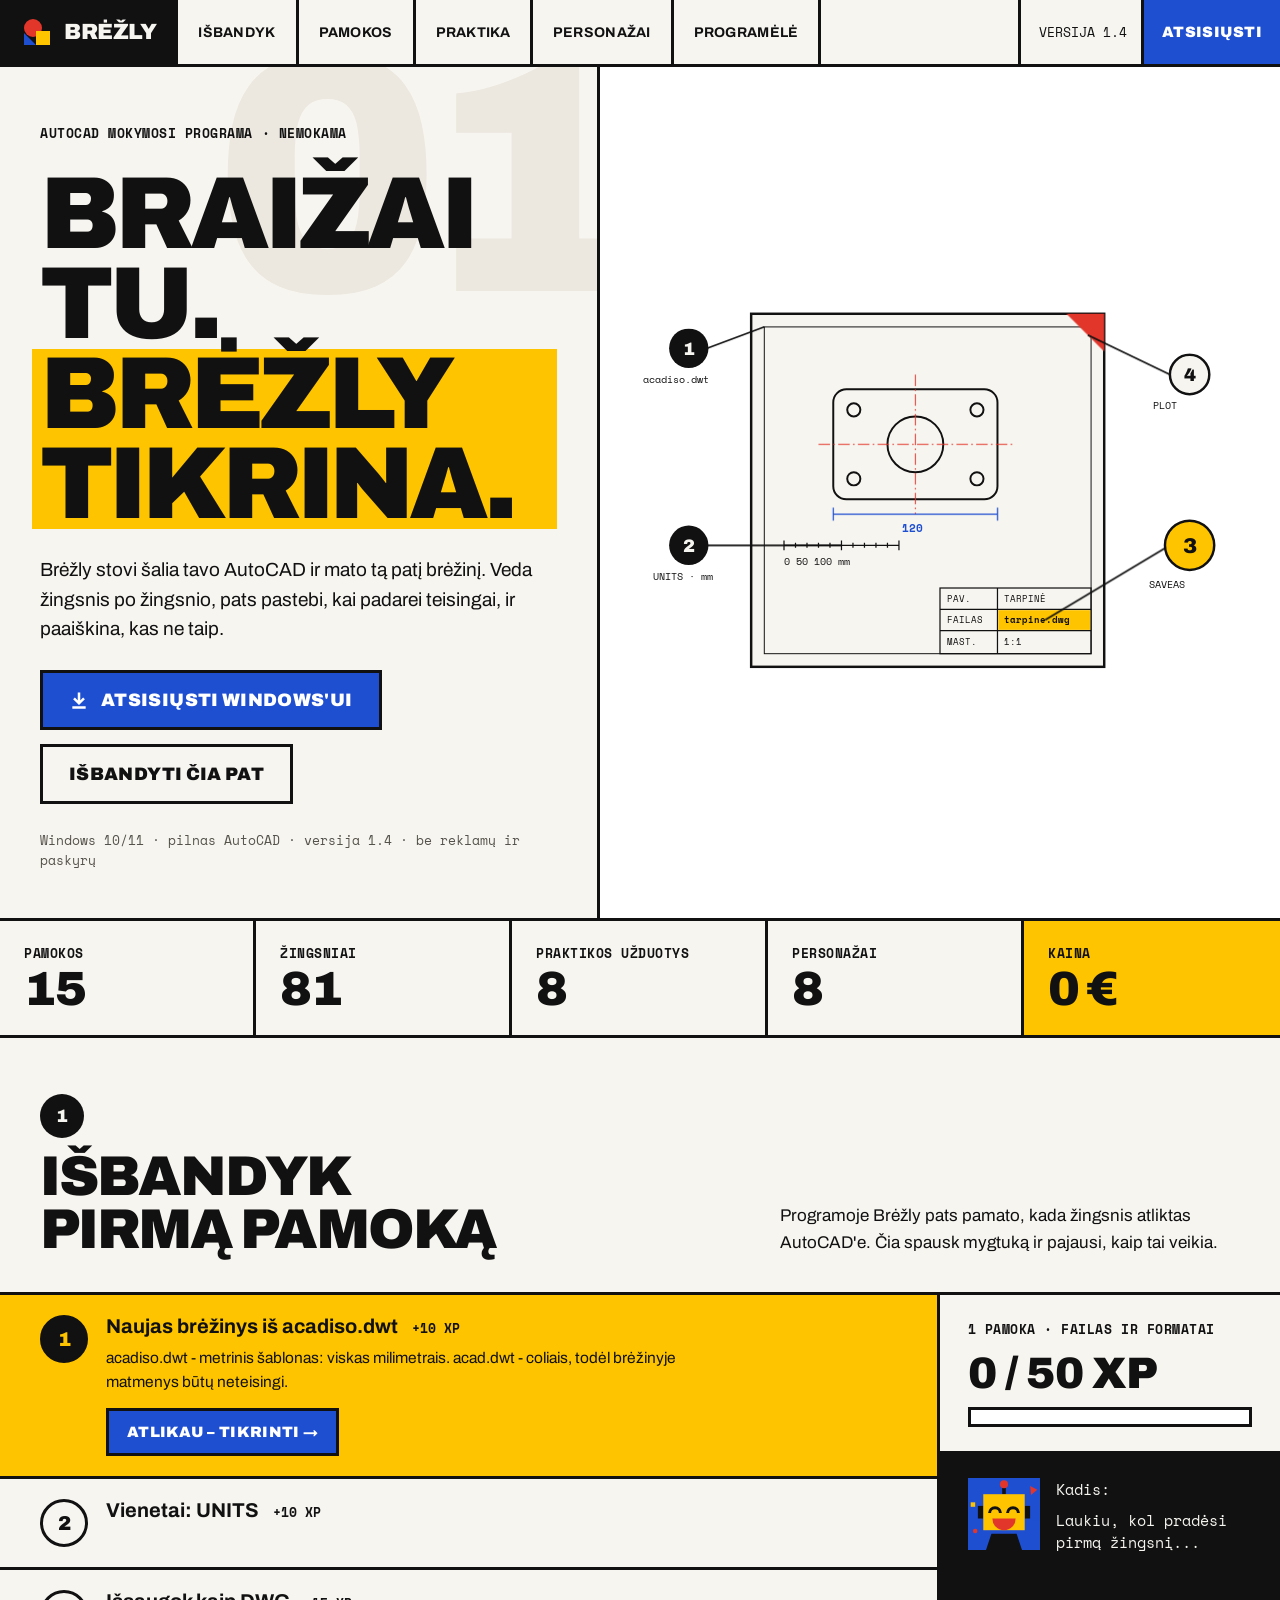
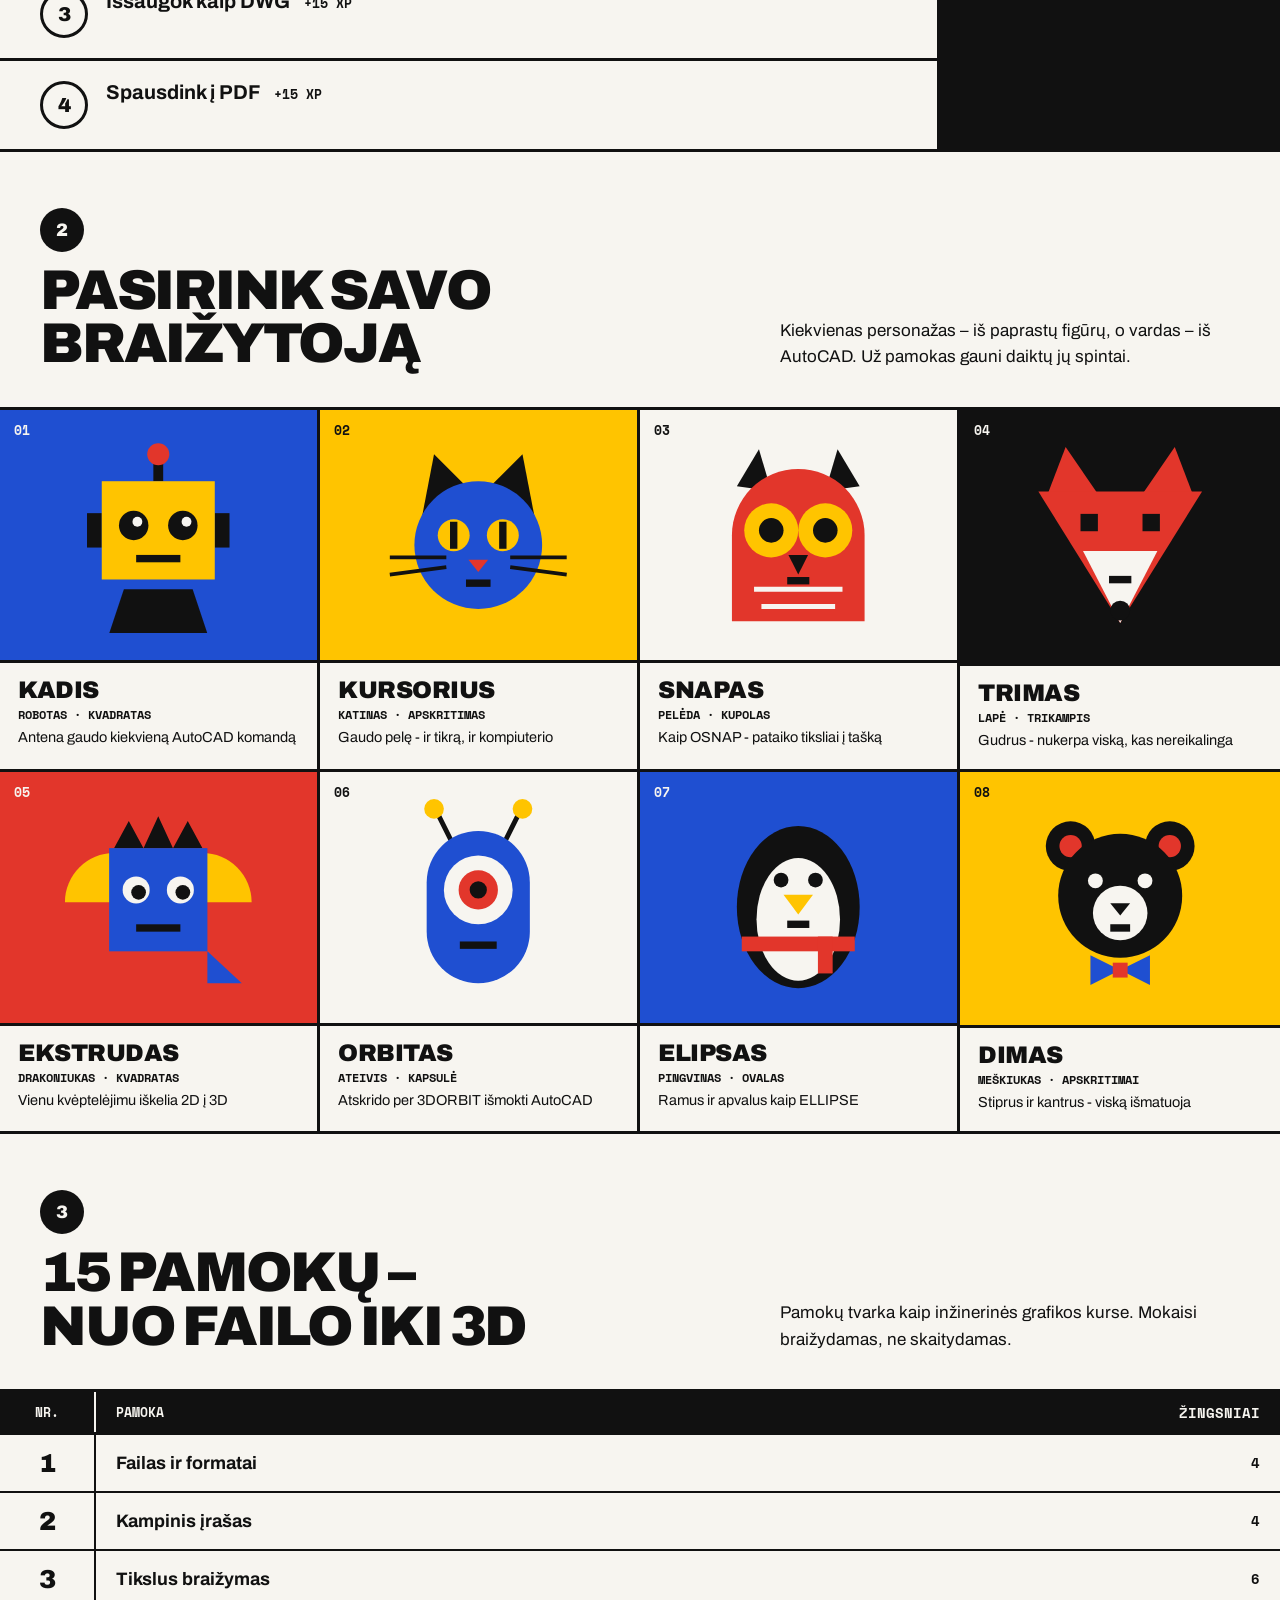
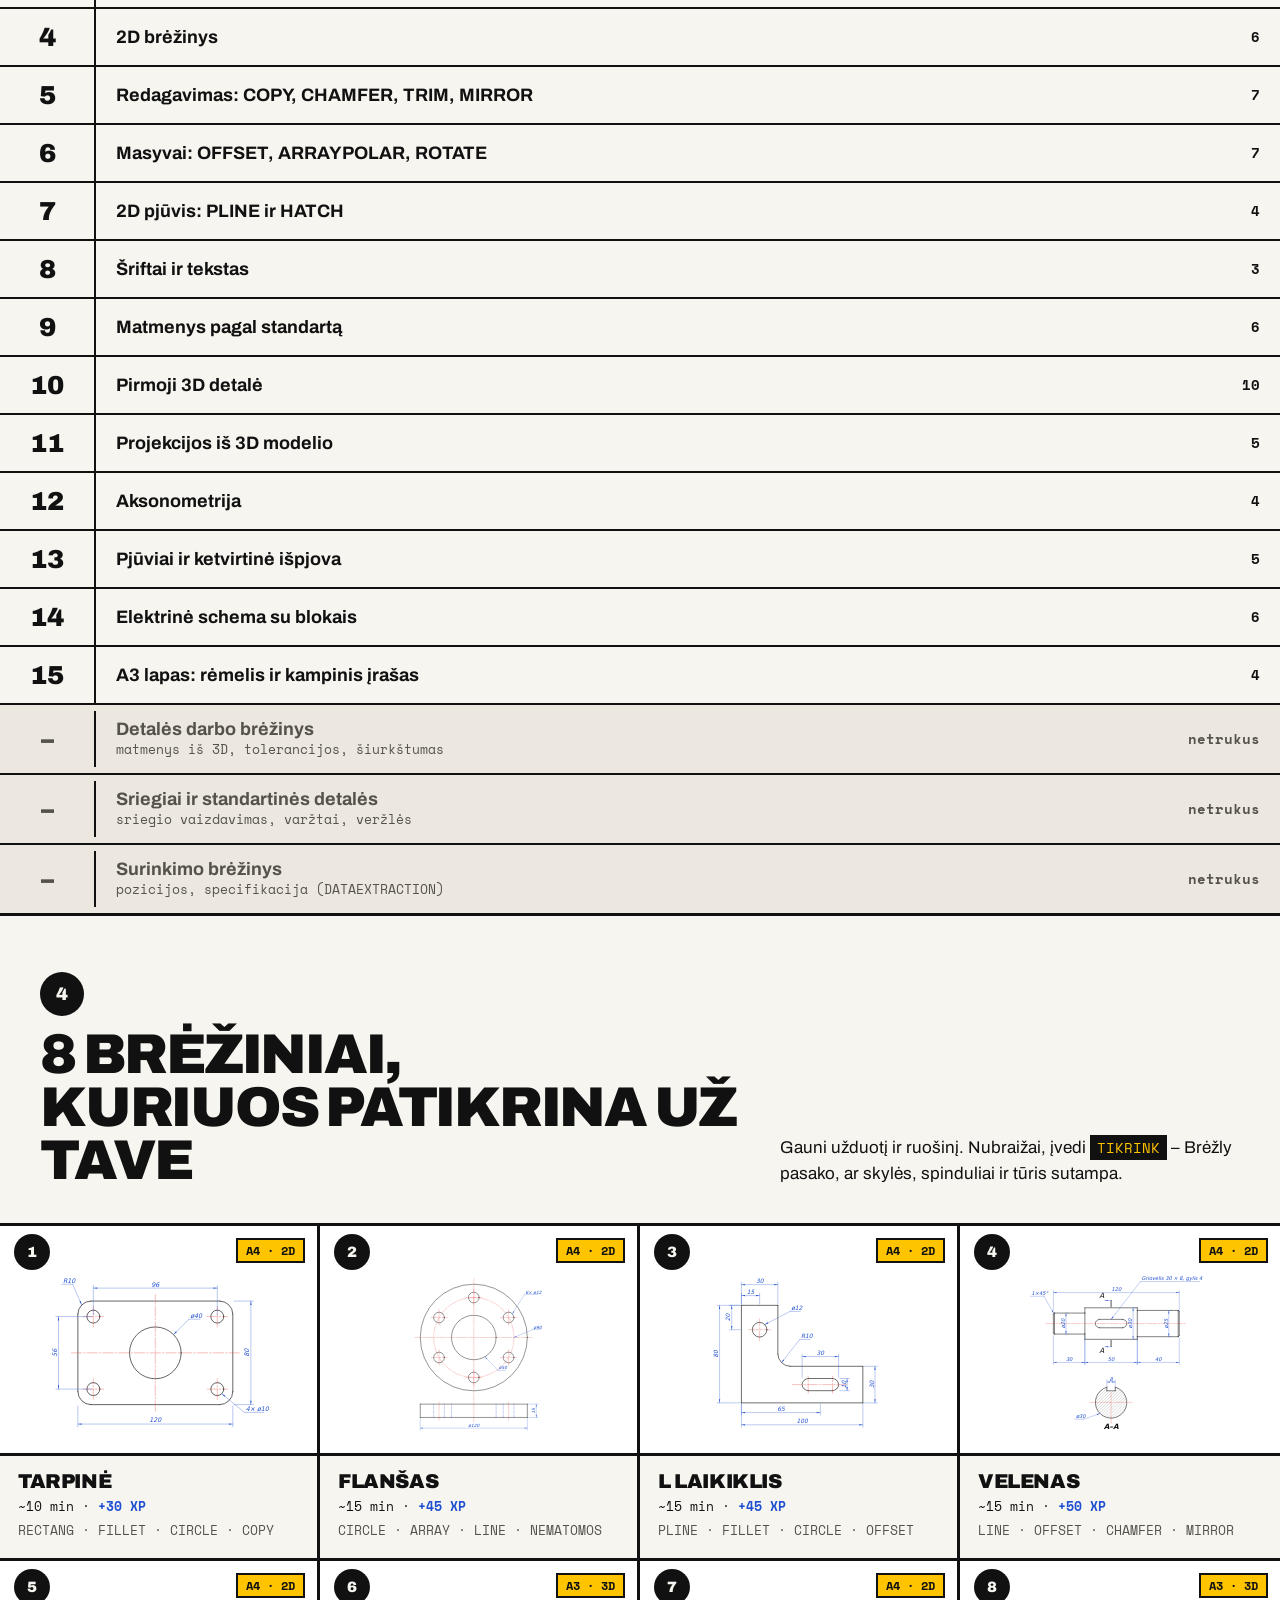
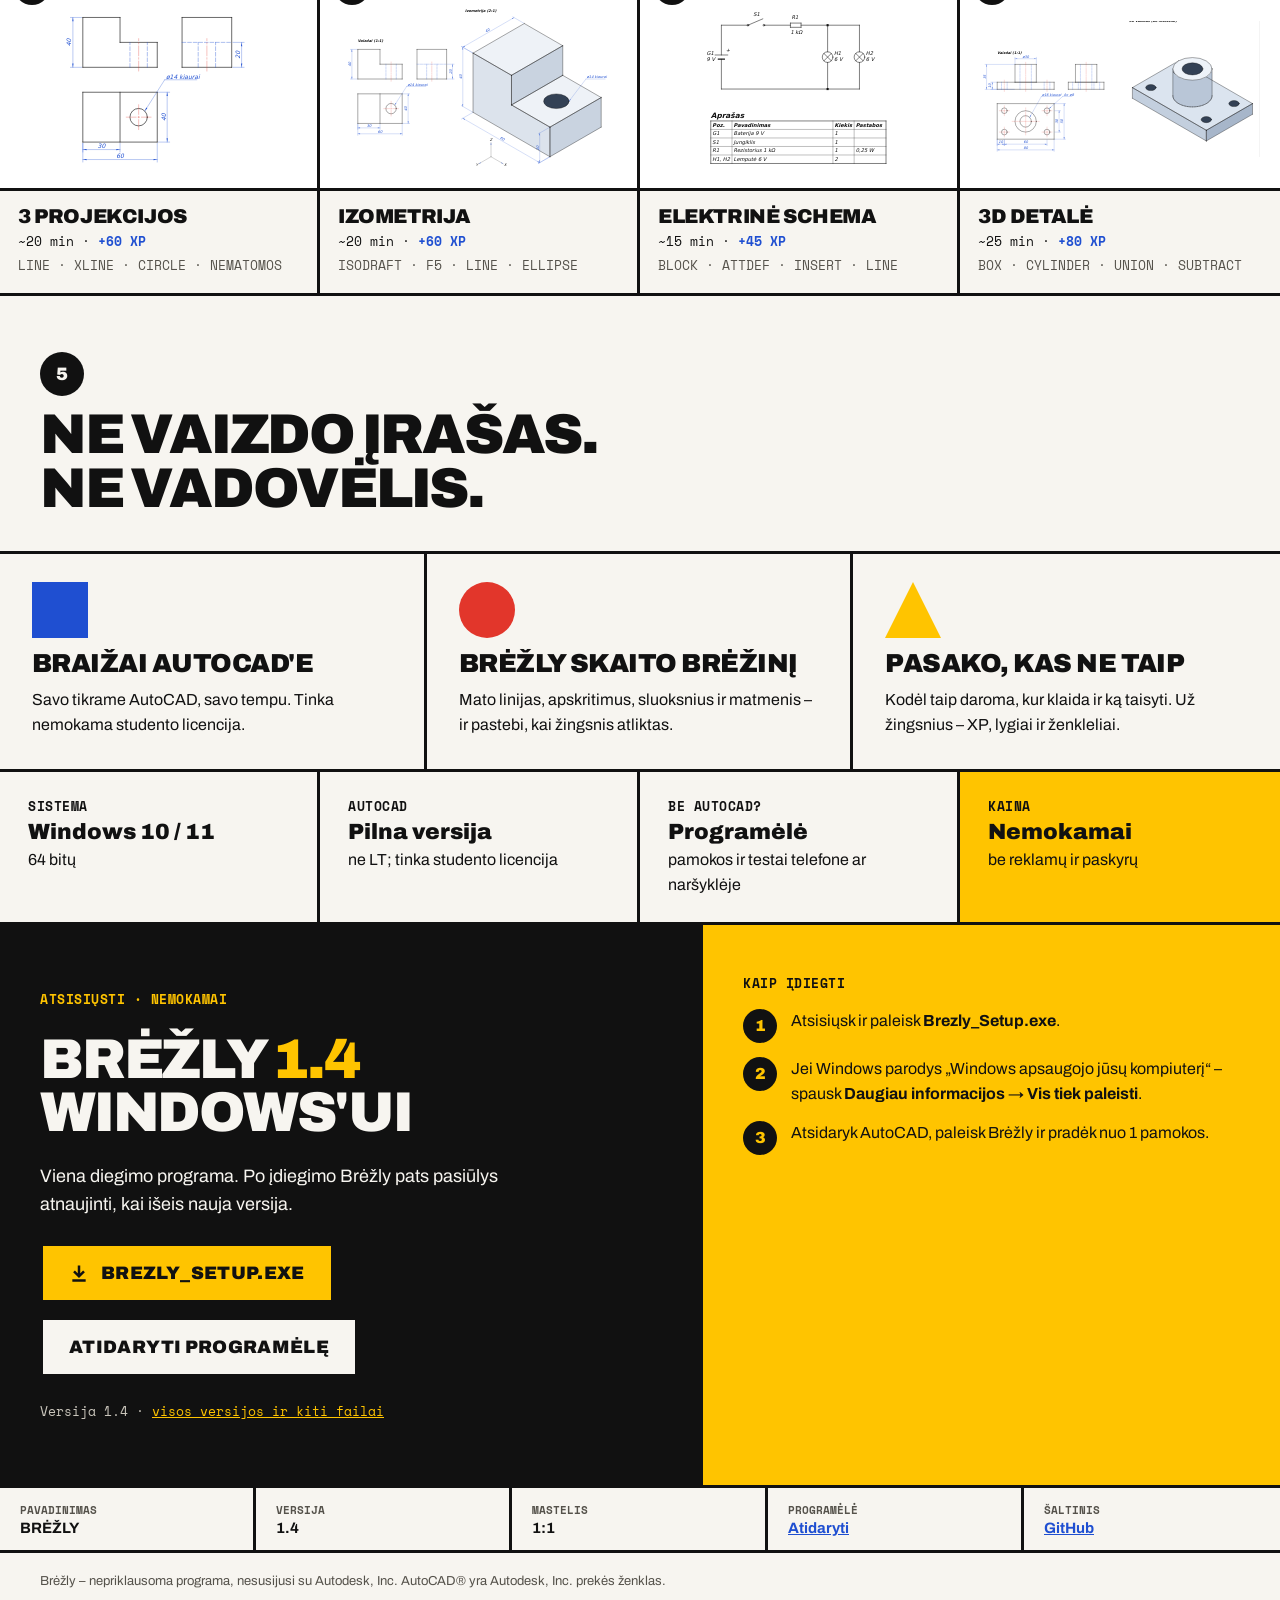
==== index.html @ 68339e03 "Svetainė ir programėlė iš e46121a9841b873ed4bfeea46cfd6846d0ae6dcd e46121a9841b873ed4bfeea46cfd6846d" ====
<!doctype html>
<html lang="lt">
<head>
<meta charset="utf-8">
<meta name="viewport" content="width=device-width,initial-scale=1">
<title>Brėžly - nemokama AutoCAD mokymosi programa</title>
<meta name="description" content="Brėžly - nemokama AutoCAD mokymosi programa inžinerijos studentams. Veda žingsnis po žingsnio ir pati tikrina tavo brėžinį.">
<meta name="theme-color" content="#111111">
<link rel="icon" href="icon-192.png">
<link rel="stylesheet" href="sriftai/sriftai.css">
<style>
:root{
  --popierius:#f7f5f0; --balta:#ffffff; --juoda:#111111; --pilka:#55524b; --blyski:#ece8df;
  --raudona:#e2362b; --melyna:#1f4fd1; --geltona:#ffc400; --melyna-sv:#3b66e6;
  --l:3px solid var(--juoda);
  --font:"Archivo","Segoe UI",system-ui,Arial,sans-serif;
  --mono:"Space Mono","IBM Plex Mono",Consolas,monospace;
}
*{box-sizing:border-box}
html{scroll-behavior:smooth}
body{margin:0;background:var(--popierius);color:var(--juoda);font:16px/1.55 var(--font)}
h1,h2,h3,p{margin:0}
a{color:var(--melyna)}a:hover{color:var(--juoda)}
:focus-visible{outline:3px solid var(--melyna);outline-offset:2px}
code{font:14px var(--mono);background:var(--juoda);color:var(--geltona);padding:2px 7px}
.plotis{max-width:1280px;margin:0 auto}
.mono{font-family:var(--mono)}
.zyme{font:700 13px var(--mono);letter-spacing:.04em;text-transform:uppercase}
h2{font:900 clamp(34px,5vw,56px)/.95 var(--font);letter-spacing:-.04em;text-transform:uppercase}
section{border-bottom:var(--l);scroll-margin-top:64px}

/* mygtukai */
.mygt{display:inline-flex;align-items:center;justify-content:center;gap:12px;min-height:60px;padding:0 26px;background:var(--melyna);color:#fff;border:var(--l);font:900 18px var(--font);letter-spacing:.02em;text-transform:uppercase;text-decoration:none;cursor:pointer;transition:transform .12s,box-shadow .12s}
.mygt:hover{color:#fff;transform:translate(-3px,-3px);box-shadow:6px 6px 0 var(--juoda)}
.mygt.geltonas{background:var(--geltona);color:var(--juoda)}
.mygt.baltas{background:var(--popierius);color:var(--juoda)}
.mygt.mazas{min-height:48px;font-size:15px;padding:0 18px}
.mygt svg{width:20px;height:20px}

/* viršus */
.virsus{position:sticky;top:0;z-index:10;display:flex;flex-wrap:wrap;align-items:stretch;background:var(--popierius);border-bottom:var(--l)}
.logo{display:flex;align-items:center;gap:12px;padding:0 22px;min-height:64px;background:var(--juoda);color:var(--popierius);text-decoration:none;font:900 22px var(--font);letter-spacing:-.02em}
.logo:hover{color:var(--popierius)}
.virsus nav{display:flex;flex-wrap:wrap}
.virsus nav a{display:flex;align-items:center;padding:0 20px;min-height:64px;border-right:var(--l);color:var(--juoda);text-decoration:none;font:700 14px var(--font);text-transform:uppercase;letter-spacing:.02em}
.virsus nav a:hover{background:var(--geltona)}
.tarpas{flex:1}
.virsus .desine{display:flex;align-items:center;gap:14px;padding:0 0 0 18px;border-left:var(--l)}
.virsus .desine .mono{font-size:13px}
.virsus .mygt{min-height:64px;border:0;border-left:var(--l)}
.virsus .mygt:hover{transform:none;box-shadow:none;background:var(--melyna-sv)}

/* hero */
.hero{display:flex;flex-wrap:wrap}
.hero-tekstas{flex:1 1 480px;min-width:0;padding:56px 40px 48px;overflow:hidden;display:flex;flex-direction:column;gap:26px;border-right:var(--l);position:relative;overflow:hidden}
.fono-nr{position:absolute;right:-30px;top:-60px;font:900 340px/1 var(--font);color:var(--blyski);letter-spacing:-.06em;pointer-events:none}
.hero-tekstas>*:not(.fono-nr){position:relative}
h1{font:900 clamp(54px,8vw,104px)/.88 var(--font);letter-spacing:-.05em;text-transform:uppercase}
h1 span{display:inline-block;background:var(--geltona);padding:0 .08em;margin-left:-.08em}
.hero-apras{font-size:19px;max-width:520px}
.veiksmai{display:flex;flex-wrap:wrap;gap:14px;align-items:center}
.failo-info{font:13px var(--mono);color:var(--pilka)}
.lapas{flex:1 1 560px;min-width:0;padding:28px;display:flex;align-items:center;justify-content:center;background:var(--balta)}
.lapas svg{width:100%;height:auto;max-width:700px}

/* animacijos */
.br{stroke-dasharray:1200;stroke-dashoffset:1200;animation:br 2s cubic-bezier(.6,.1,.3,1) forwards}
.b2{animation-delay:.5s}.b3{animation-delay:.9s}
.at{opacity:0;animation:at .4s ease forwards;transform-box:fill-box;transform-origin:center}
.a1{animation-delay:1.8s}.a2{animation-delay:2.2s}.a3{animation-delay:2.6s}.a4{animation-delay:3s}.a5{animation-delay:3.4s}
@keyframes br{to{stroke-dashoffset:0}}
@keyframes at{from{opacity:0;transform:scale(.6)}to{opacity:1;transform:none}}
@media (prefers-reduced-motion:reduce){.br,.at{animation:none!important;opacity:1!important;stroke-dashoffset:0!important}}

/* skaičiai */
.skaiciai{display:grid;grid-template-columns:repeat(auto-fit,minmax(180px,1fr))}
.skaiciai div{padding:22px 24px;border-right:var(--l);display:flex;flex-direction:column;gap:2px}
.skaiciai div:last-child{border-right:0;background:var(--geltona)}
.skaiciai b{font:900 48px/1 var(--font);letter-spacing:-.03em}

/* sekcijų antraštės */
.antraste{display:flex;flex-wrap:wrap;align-items:flex-end;gap:18px 40px;padding:56px 40px 36px}
.antraste .kaire{display:flex;flex-direction:column;gap:12px;flex:1 1 420px}
.antraste p{max-width:460px;font-size:17px}
.nr-zyme{display:inline-flex;align-items:center;justify-content:center;width:44px;height:44px;border-radius:50%;background:var(--juoda);color:var(--popierius);font:900 18px var(--font)}

/* mini pamoka */
.pamoka{display:flex;flex-wrap:wrap;border-top:var(--l)}
.zingsniai{flex:999 1 560px;min-width:0;list-style:none;margin:0;padding:0;border-right:var(--l)}
.zingsnis{display:flex;gap:18px;align-items:flex-start;padding:20px 40px;border-bottom:var(--l)}
.zingsnis:last-child{border-bottom:0}
.zingsnis .nr{flex-shrink:0;width:48px;height:48px;border-radius:50%;border:var(--l);background:var(--popierius);display:flex;align-items:center;justify-content:center;font:900 20px var(--font)}
.zingsnis.atlikta .nr{background:var(--juoda);color:var(--popierius)}
.zingsnis.dabar{background:var(--geltona)}
.zingsnis.dabar .nr{background:var(--juoda);color:var(--geltona)}
.zingsnis .turinys{flex:1;min-width:0;display:flex;flex-direction:column;gap:8px}
.zingsnis .pav{display:flex;flex-wrap:wrap;gap:6px 14px;align-items:baseline;font:800 20px var(--font)}
.zingsnis .pav span{font:700 13px var(--mono)}
.zingsnis.atlikta .pav b{text-decoration:line-through;text-decoration-thickness:2px}
.zingsnis p{display:none;font-size:15.5px;max-width:620px}
.zingsnis.dabar p,.zingsnis.atlikta p{display:block}
.zingsnis.atlikta p{color:var(--pilka)}
.zingsnis button{display:none;align-self:flex-start;margin-top:6px}
.zingsnis.dabar button{display:inline-flex}
.pamoka-sonas{flex:1 1 340px;min-width:0;display:flex;flex-direction:column}
.xp{padding:24px 28px;border-bottom:var(--l);display:flex;flex-direction:column;gap:12px}
.xp b{font:900 44px/1 var(--font)}
.juosta{height:20px;border:var(--l);background:var(--balta)}
.juosta div{height:100%;width:0;background:var(--melyna);transition:width .4s}
.konsole{flex:1;padding:24px 28px;display:flex;gap:16px;align-items:flex-start;background:var(--juoda);color:var(--popierius)}
.konsole .tekstas{display:flex;flex-direction:column;gap:8px;font:15px/1.5 var(--mono)}
.konsole .ok{color:var(--geltona)}
.baigta{display:none;flex-direction:column;gap:12px;align-items:flex-start;margin-top:6px}
.konsole.pabaiga .baigta{display:flex}
.baigta span{background:var(--geltona);color:var(--juoda);padding:6px 12px;font:900 15px var(--font)}
.robis{flex-shrink:0;width:72px;height:72px;background:var(--melyna)}
.robis svg{width:100%;height:100%;display:block}

/* personažai */
.personazai{display:grid;grid-template-columns:repeat(4,minmax(0,1fr));border-top:var(--l)}
.pers{border-right:var(--l);border-bottom:var(--l);display:flex;flex-direction:column}
.pers:nth-child(4n){border-right:0}
.pers:nth-last-child(-n+4){border-bottom:0}
.pers .vaizdas{aspect-ratio:1.25/1;display:flex;align-items:center;justify-content:center;border-bottom:var(--l);position:relative}
.pers .vaizdas svg{width:62%;height:auto}
.pers .vaizdas i{position:absolute;left:14px;top:10px;font:700 13px var(--mono);font-style:normal}
.pers .apie{padding:14px 18px 18px;display:flex;flex-direction:column;gap:3px}
.pers .apie b{font:900 24px var(--font);text-transform:uppercase;letter-spacing:-.02em}
.pers .apie span{font:700 12px var(--mono);text-transform:uppercase}
.pers .apie small{font-size:14.5px}

/* pamokų lentelė */
.lentele{border-top:var(--l)}
.eil{display:grid;grid-template-columns:96px minmax(0,1fr) 150px;align-items:center;border-bottom:2px solid var(--juoda)}
.eil:last-child{border-bottom:0}
.eil>*{padding:14px 20px}
.eil .nr{font:900 26px var(--font);border-right:2px solid var(--juoda);text-align:center}
.eil .pv{font:700 18px var(--font)}
.eil .sk{font:700 14px var(--mono);text-align:right}
.eil.galva{background:var(--juoda);color:var(--popierius);font:700 13px var(--mono);text-transform:uppercase}
.eil.galva>*{padding:10px 20px}
.eil.galva .nr{font:inherit;border-color:var(--popierius)}
.eil:not(.galva):not(.ateit):hover{background:var(--geltona)}
.eil.ateit{color:var(--pilka);background:var(--blyski)}
.eil.ateit .nr{color:var(--pilka)}
.eil.ateit .pv span{display:block;font:400 13px var(--mono)}

/* praktika */
.plyteles{display:grid;grid-template-columns:repeat(4,minmax(0,1fr));border-top:var(--l)}
.plytele{border-right:var(--l);border-bottom:var(--l);display:flex;flex-direction:column;background:var(--balta)}
.plytele:nth-child(4n){border-right:0}
.plytele:nth-last-child(-n+4){border-bottom:0}
.plytele .vaizdas{height:230px;display:flex;align-items:center;justify-content:center;border-bottom:var(--l);position:relative;padding:44px 20px 16px}
.plytele .vaizdas img{max-width:100%;max-height:100%;display:block}
.plytele .didelis{position:absolute;left:14px;top:8px;width:36px;height:36px;border-radius:50%;background:var(--juoda);color:var(--popierius);display:flex;align-items:center;justify-content:center;font:900 15px var(--font)}
.plytele .fmt{position:absolute;right:12px;top:12px;background:var(--geltona);border:2px solid var(--juoda);padding:2px 8px;font:700 12px var(--mono)}
.plytele .apac{padding:14px 18px 18px;display:flex;flex-direction:column;gap:4px;background:var(--popierius);flex:1}
.plytele .apac b{font:900 20px var(--font);text-transform:uppercase;letter-spacing:-.02em}
.plytele .apac span{font:13px var(--mono)}
.plytele .apac span em{font-style:normal;font-weight:700;color:var(--melyna)}
.plytele .apac .kom{color:var(--pilka)}

/* kaip veikia */
.kaip{display:grid;grid-template-columns:repeat(3,minmax(0,1fr));border-top:var(--l)}
.kaip div{padding:28px 32px 32px;border-right:var(--l);display:flex;flex-direction:column;gap:12px}
.kaip div:last-child{border-right:0}
.kaip .fig{width:56px;height:56px}
.kaip b{font:900 26px/1 var(--font);text-transform:uppercase;letter-spacing:-.02em}

/* ko reikia */
.reikia{display:grid;grid-template-columns:repeat(4,minmax(0,1fr))}
.reikia div{padding:24px 28px;border-right:var(--l);display:flex;flex-direction:column;gap:4px}
.reikia div:last-child{border-right:0;background:var(--geltona)}
.reikia b{font:900 22px var(--font)}

/* atsisiuntimas */
.atsisiusti{display:flex;flex-wrap:wrap;background:var(--juoda);color:var(--popierius)}
.atsisiusti .kaire{flex:1 1 520px;padding:64px 40px;display:flex;flex-direction:column;gap:24px}
.atsisiusti h2 span{color:var(--geltona)}
.atsisiusti .failo-info{color:#c9c5bb}
.diegimas{flex:1 1 400px;padding:48px 40px;background:var(--geltona);color:var(--juoda);border-left:var(--l);display:flex;flex-direction:column;gap:16px}
.diegimas ol{margin:0;padding:0;list-style:none;display:flex;flex-direction:column;gap:14px;counter-reset:d}
.diegimas li{counter-increment:d;display:flex;gap:14px;align-items:flex-start;font-size:16px}
.diegimas li::before{content:counter(d);flex-shrink:0;width:34px;height:34px;border-radius:50%;background:var(--juoda);color:var(--geltona);display:flex;align-items:center;justify-content:center;font:900 16px var(--font)}

/* apačia */
footer{background:var(--popierius)}
.irasas{display:grid;grid-template-columns:repeat(auto-fit,minmax(170px,1fr));border-bottom:var(--l)}
.irasas div{padding:14px 20px;border-right:var(--l);display:flex;flex-direction:column;gap:2px}
.irasas div:last-child{border-right:0}
.irasas small{font:700 11px var(--mono);text-transform:uppercase;color:var(--pilka)}
.irasas span,.irasas a{font:700 15px var(--font)}
.teises{padding:18px 40px 32px;font-size:13px;color:var(--pilka)}

@media (max-width:1000px){
  .personazai,.plyteles{grid-template-columns:repeat(2,minmax(0,1fr))}
  .pers:nth-child(4n),.plytele:nth-child(4n){border-right:var(--l)}
  .pers:nth-child(2n),.plytele:nth-child(2n){border-right:0}
  .pers:nth-last-child(-n+4),.plytele:nth-last-child(-n+4){border-bottom:var(--l)}
  .pers:nth-last-child(-n+2),.plytele:nth-last-child(-n+2){border-bottom:0}
  .reikia{grid-template-columns:repeat(2,minmax(0,1fr))}
  .reikia div:nth-child(2){border-right:0}
  .reikia div:nth-child(-n+2){border-bottom:var(--l)}
}
@media (max-width:760px){
  .virsus nav,.virsus .desine .mono{display:none}
  .virsus .desine{border-left:0;padding:0}
  .hero-tekstas{border-right:0;border-bottom:var(--l);padding:36px 20px}
  .lapas{padding:12px}
  .antraste{padding:40px 20px 24px}
  .zingsnis{padding:18px 20px}
  .zingsniai{border-right:0;border-bottom:var(--l)}
  .kaip{grid-template-columns:1fr}
  .kaip div{border-right:0;border-bottom:var(--l)}
  .kaip div:last-child{border-bottom:0}
  .eil{grid-template-columns:52px minmax(0,1fr) 92px}
  .eil.galva{font-size:11px}
  .eil.galva>*{padding:10px 8px}
  .eil>*{padding:12px 10px}
  .atsisiusti .kaire,.diegimas{padding:40px 20px}
  .diegimas{border-left:0;border-top:var(--l)}
  .teises{padding:18px 20px 28px}
}
@media (max-width:520px){
  .personazai,.plyteles,.reikia{grid-template-columns:1fr}
  .pers,.plytele,.reikia div{border-right:0!important;border-bottom:var(--l)!important}
  .pers:last-child,.plytele:last-child,.reikia div:last-child{border-bottom:0!important}
  .skaiciai div{border-right:0;border-bottom:var(--l)}
}
</style>
</head>
<body>

<header class="virsus">
  <a class="logo" href="./">
    <svg width="30" height="30" viewBox="0 0 30 30" aria-hidden="true"><circle cx="11" cy="11" r="9" fill="#e2362b"/><rect x="14" y="14" width="14" height="14" fill="#ffc400"/><path d="M2 28 L14 28 L2 16 Z" fill="#1f4fd1"/></svg>
    BRĖŽLY
  </a>
  <nav aria-label="Pagrindinis meniu">
    <a href="#pamoka">Išbandyk</a>
    <a href="#pamokos">Pamokos</a>
    <a href="#praktika">Praktika</a>
    <a href="#personazai">Personažai</a>
    <a href="programele/">Programėlė</a>
  </nav>
  <span class="tarpas"></span>
  <div class="desine">
    <span class="mono">VERSIJA 1.4</span>
    <a class="mygt mazas" href="#atsisiusti">Atsisiųsti</a>
  </div>
</header>

<main>
  <section>
    <div class="plotis hero">
      <div class="hero-tekstas">
        <span class="fono-nr" aria-hidden="true">01</span>
        <span class="zyme">AutoCAD mokymosi programa · nemokama</span>
        <h1>Braižai tu.<br><span>Brėžly tikrina.</span></h1>
        <p class="hero-apras">Brėžly stovi šalia tavo AutoCAD ir mato tą patį brėžinį. Veda žingsnis po žingsnio, pats pastebi, kai padarei teisingai, ir paaiškina, kas ne taip.</p>
        <div class="veiksmai">
          <a class="mygt" href="https://github.com/vilkavaitkaitis-ui/Brezly/releases/latest/download/Brezly_Setup.exe">
            <svg viewBox="0 0 24 24" fill="none" stroke="currentColor" stroke-width="3" aria-hidden="true"><path d="M12 3v12M6 10l6 6 6-6M4 21h16"/></svg>
            Atsisiųsti Windows'ui
          </a>
          <a class="mygt baltas" href="#pamoka">Išbandyti čia pat</a>
        </div>
        <p class="failo-info">Windows 10/11 · pilnas AutoCAD · versija 1.4 · be reklamų ir paskyrų</p>
      </div>

      <div class="lapas">
        <svg viewBox="0 0 760 470" fill="none" role="img" aria-label="A4 lapas su tarpine: keturios pozicijos – šablonas, vienetai, failo vardas ir PDF">
          <rect x="150" y="18" width="430" height="430" fill="#f7f5f0" stroke="#111" stroke-width="3"/>
          <rect x="166" y="34" width="398" height="398" stroke="#111" stroke-width="1.2"/>
          <g stroke="#111" stroke-width="2.4">
            <rect class="br" x="250" y="110" width="200" height="134" rx="16"/>
            <circle class="br b2" cx="350" cy="177" r="34"/>
            <circle class="br b3" cx="275" cy="135" r="8"/><circle class="br b3" cx="425" cy="135" r="8"/><circle class="br b3" cx="275" cy="219" r="8"/><circle class="br b3" cx="425" cy="219" r="8"/>
          </g>
          <path class="at a1" d="M232 177h236M350 92v170" stroke="#e2362b" stroke-width="1.2" stroke-dasharray="14 4 2 4"/>
          <g class="at a1" stroke="#1f4fd1" stroke-width="1.5"><path d="M250 262h200M250 254v16M450 254v16"/></g>
          <text class="at a1" x="334" y="284" fill="#1f4fd1" font-family="Space Mono, monospace" font-size="13" font-weight="700">120</text>
          <g stroke="#111" stroke-width="1.5"><path d="M190 300h140M190 294v12M204 297v6M218 297v6M232 297v6M246 297v6M260 294v12M274 297v6M288 297v6M302 297v6M316 297v6M330 294v12"/></g>
          <text x="190" y="324" fill="#111" font-family="Space Mono, monospace" font-size="12">0        50      100 mm</text>
          <g stroke="#111" stroke-width="1.5"><rect x="380" y="352" width="184" height="80"/><path d="M380 378h184M380 404h184M450 352v80"/></g>
          <rect class="at a4" x="451" y="379" width="112" height="24" fill="#ffc400"/>
          <g fill="#111" font-family="Space Mono, monospace" font-size="11"><text x="388" y="369">PAV.</text><text x="458" y="369">TARPINĖ</text><text x="388" y="395">FAILAS</text><text x="458" y="395" font-weight="700">tarpine.dwg</text><text x="388" y="421">MAST.</text><text x="458" y="421">1:1</text></g>
          <path class="at a5" d="M580 18 l-46 0 l46 46 z" fill="#e2362b"/>
          <g stroke="#111" stroke-width="2"><path class="at a2" d="M166 34 L96 60"/><path class="at a3" d="M260 300 L96 300"/><path class="at a4" d="M508 391 L660 300"/><path class="at a5" d="M560 44 L660 92"/></g>
          <g font-family="Archivo, sans-serif" font-weight="900" font-size="22" text-anchor="middle">
            <g class="at a2"><circle cx="74" cy="60" r="24" fill="#111"/><text x="74" y="68" fill="#f7f5f0">1</text></g>
            <g class="at a3"><circle cx="74" cy="300" r="24" fill="#111"/><text x="74" y="308" fill="#f7f5f0">2</text></g>
            <g class="at a4"><circle cx="684" cy="300" r="30" fill="#ffc400" stroke="#111" stroke-width="3"/><text x="684" y="309" fill="#111" font-size="26">3</text></g>
            <g class="at a5"><circle cx="684" cy="92" r="24" fill="#f7f5f0" stroke="#111" stroke-width="3"/><text x="684" y="100" fill="#111">4</text></g>
          </g>
          <g font-family="Space Mono, monospace" font-size="12" fill="#111"><text class="at a2" x="18" y="102">acadiso.dwt</text><text class="at a3" x="30" y="342">UNITS · mm</text><text class="at a4" x="634" y="352">SAVEAS</text><text class="at a5" x="640" y="134">PLOT</text></g>
        </svg>
      </div>
    </div>
  </section>

  <section aria-label="Brėžly skaičiais">
    <div class="plotis skaiciai">
      <div><span class="zyme">Pamokos</span><b>15</b></div>
      <div><span class="zyme">Žingsniai</span><b>81</b></div>
      <div><span class="zyme">Praktikos užduotys</span><b>8</b></div>
      <div><span class="zyme">Personažai</span><b>8</b></div>
      <div><span class="zyme">Kaina</span><b>0 €</b></div>
    </div>
  </section>

  <section id="pamoka">
    <div class="plotis">
      <div class="antraste">
        <div class="kaire"><span class="nr-zyme">1</span><h2>Išbandyk<br>pirmą pamoką</h2></div>
        <p>Programoje Brėžly pats pamato, kada žingsnis atliktas AutoCAD'e. Čia spausk mygtuką ir pajausi, kaip tai veikia.</p>
      </div>
      <div class="pamoka">
        <ol class="zingsniai" id="zingsniai" aria-label="1 pamoka · Failas ir formatai"></ol>
        <div class="pamoka-sonas">
          <div class="xp">
            <span class="zyme">1 pamoka · Failas ir formatai</span>
            <b><span id="xp">0</span> / <span id="xpVisas">0</span> XP</b>
            <div class="juosta" role="progressbar" aria-label="Pamokos eiga" aria-valuemin="0" id="juosta"><div></div></div>
          </div>
          <div class="konsole" id="konsole" aria-live="polite">
            <span class="robis" aria-hidden="true"><svg viewBox="0 0 160 160" class="bh-pers n-dziaug" aria-hidden="true"><g><g><g class="r-kunas"><path d="M40 160 L52 124 H108 L120 160 Z" fill="#111111"/><g class="r-galva"><g class="r-antena"><rect x="76" y="14" width="8" height="22" fill="#111111"/><circle cx="80" cy="14" r="9" fill="#e2362b"/></g><rect x="22" y="62" width="12" height="28" fill="#111111"/><rect x="126" y="62" width="12" height="28" fill="#111111"/><rect x="34" y="36" width="92" height="80" fill="#ffc400"/><g class="r-akys" style="display:none"><g class="r-a0"><circle cx="60" cy="72" r="12" fill="#111111"/><g class="r-vyzd"><circle cx="63" cy="69" r="4" fill="#f7f5f0"/></g></g><g class="r-a1"><circle cx="100" cy="72" r="12" fill="#111111"/><g class="r-vyzd"><circle cx="103" cy="69" r="4" fill="#f7f5f0"/></g></g></g><g class="r-burna" style="display:none"><path d="M62 94 A18 18 0 0 0 98 94 Z" fill="#e2362b"/></g><path class="r-dz" d="M54.08 90 A25.919999999999998 25.919999999999998 0 0 0 105.92 90 Z" fill="#e2362b"/><g class="r-dz"><path d="M48 78 A12 12 0 0 1 72 78" fill="none" stroke="#111111" stroke-width="6.6000000000000005"/><path d="M88 78 A12 12 0 0 1 112 78" fill="none" stroke="#111111" stroke-width="6.6000000000000005"/></g></g><g class="r-ranka"></g><g class="r-konf"><rect x="6" y="54" width="10" height="10" fill="#ffc400"/><path d="M138 18 L154 26 L140 38 Z" fill="#e2362b"/><rect x="144" y="94" width="10" height="10" fill="#1f4fd1"/><circle cx="16" cy="118" r="5" fill="#e2362b"/></g></g></g></g></svg></span>
            <div class="tekstas">
              <span>Kadis:</span>
              <span id="zinute">Laukiu, kol pradėsi pirmą žingsnį...</span>
              <div class="baigta"><span>PAMOKA BAIGTA</span><button type="button" class="mygt baltas mazas" id="isNaujo">Pradėti iš naujo</button></div>
            </div>
          </div>
        </div>
      </div>
    </div>
  </section>

  <section id="personazai">
    <div class="plotis">
      <div class="antraste">
        <div class="kaire"><span class="nr-zyme">2</span><h2>Pasirink savo<br>braižytoją</h2></div>
        <p>Kiekvienas personažas – iš paprastų figūrų, o vardas – iš AutoCAD. Už pamokas gauni daiktų jų spintai.</p>
      </div>
      <div class="personazai">
        <div class="pers"><div class="vaizdas" style="background:#1f4fd1"><i style="color:#f7f5f0">01</i><svg viewBox="0 0 160 160" class="bh-pers n-lauk" aria-hidden="true"><g><g><g class="r-kunas"><path d="M40 160 L52 124 H108 L120 160 Z" fill="#111111"/><g class="r-galva"><g class="r-antena"><rect x="76" y="14" width="8" height="22" fill="#111111"/><circle cx="80" cy="14" r="9" fill="#e2362b"/></g><rect x="22" y="62" width="12" height="28" fill="#111111"/><rect x="126" y="62" width="12" height="28" fill="#111111"/><rect x="34" y="36" width="92" height="80" fill="#ffc400"/><g class="r-akys"><g class="r-a0"><circle cx="60" cy="72" r="12" fill="#111111"/><g class="r-vyzd"><circle cx="63" cy="69" r="4" fill="#f7f5f0"/></g></g><g class="r-a1"><circle cx="100" cy="72" r="12" fill="#111111"/><g class="r-vyzd"><circle cx="103" cy="69" r="4" fill="#f7f5f0"/></g></g></g><g class="r-burna" style="display:none"><path d="M62 94 A18 18 0 0 0 98 94 Z" fill="#e2362b"/></g><rect class="r-lauk" x="62" y="96" width="36" height="6" fill="#111111"/></g><g class="r-ranka"></g></g></g></g></svg></div><div class="apie"><b>Kadis</b><span>Robotas · kvadratas</span><small>Antena gaudo kiekvieną AutoCAD komandą</small></div></div>
        <div class="pers"><div class="vaizdas" style="background:#ffc400"><i style="color:#111111">02</i><svg viewBox="0 0 160 160" class="bh-pers n-lauk" aria-hidden="true"><g><g><g class="r-kunas"><g class="r-galva"><path d="M34 66 L44 14 L76 46 Z" fill="#111111"/><path d="M126 66 L116 14 L84 46 Z" fill="#111111"/><circle cx="80" cy="88" r="52" fill="#1f4fd1"/><g class="r-akys"><g class="r-a0"><circle cx="60" cy="80" r="13" fill="#ffc400"/><g class="r-vyzd"><rect x="57" y="69" width="6" height="22" fill="#111111"/></g></g><g class="r-a1"><circle cx="100" cy="80" r="13" fill="#ffc400"/><g class="r-vyzd"><rect x="97" y="69" width="6" height="22" fill="#111111"/></g></g></g><rect class="r-lauk" x="70" y="116" width="20" height="6" fill="#111111"/><path d="M72 100 H88 L80 110 Z" fill="#e2362b"/><path d="M8 98 H54 M8 112 L54 106 M106 98 H152 M106 106 L152 112" stroke="#111111" stroke-width="3"/></g><g class="r-ranka"></g></g></g></g></svg></div><div class="apie"><b>Kursorius</b><span>Katinas · apskritimas</span><small>Gaudo pelę - ir tikrą, ir kompiuterio</small></div></div>
        <div class="pers"><div class="vaizdas" style="background:#f7f5f0"><i style="color:#111111">03</i><svg viewBox="0 0 160 160" class="bh-pers n-lauk" aria-hidden="true"><g><g><g class="r-kunas"><g class="r-galva"><path d="M30 40 L48 10 L58 44 Z" fill="#111111"/><path d="M130 40 L112 10 L102 44 Z" fill="#111111"/><path d="M26 150 V80 A54 54 0 0 1 134 80 V150 Z" fill="#e2362b"/><path d="M44 124 H116 M50 138 H110" stroke="#f7f5f0" stroke-width="4"/><g class="r-akys"><g class="r-a0"><circle cx="58" cy="76" r="22" fill="#ffc400"/><g class="r-vyzd"><circle cx="58" cy="76" r="10" fill="#111111"/></g></g><g class="r-a1"><circle cx="102" cy="76" r="22" fill="#ffc400"/><g class="r-vyzd"><circle cx="102" cy="76" r="10" fill="#111111"/></g></g></g><rect class="r-lauk" x="71" y="114" width="18" height="6" fill="#111111"/><path d="M72 96 H88 L80 112 Z" fill="#111111"/></g><g class="r-ranka"></g></g></g></g></svg></div><div class="apie"><b>Snapas</b><span>Pelėda · kupolas</span><small>Kaip OSNAP - pataiko tiksliai į tašką</small></div></div>
        <div class="pers"><div class="vaizdas" style="background:#111111"><i style="color:#f7f5f0">04</i><svg viewBox="0 0 160 160" class="bh-pers n-lauk" aria-hidden="true"><g><g><g class="r-kunas"><g class="r-galva"><path d="M20 50 L36 8 L62 46 Z" fill="#e2362b"/><path d="M140 50 L124 8 L98 46 Z" fill="#e2362b"/><path d="M14 44 H146 L80 150 Z" fill="#e2362b"/><path d="M50 92 L80 150 L110 92 Z" fill="#f7f5f0"/><g class="r-akys"><g class="r-a0"><g class="r-vyzd"><rect x="48" y="62" width="14" height="14" fill="#111111"/></g></g><g class="r-a1"><g class="r-vyzd"><rect x="98" y="62" width="14" height="14" fill="#111111"/></g></g></g><rect class="r-lauk" x="71" y="112" width="18" height="6" fill="#111111"/><circle cx="80" cy="140" r="8" fill="#111111"/></g><g class="r-ranka"></g></g></g></g></svg></div><div class="apie"><b>Trimas</b><span>Lapė · trikampis</span><small>Gudrus - nukerpa viską, kas nereikalinga</small></div></div>
        <div class="pers"><div class="vaizdas" style="background:#e2362b"><i style="color:#f7f5f0">05</i><svg viewBox="0 0 160 160" class="bh-pers n-lauk" aria-hidden="true"><g><g><g class="r-kunas"><path d="M44 44 A40 40 0 0 0 4 84 H44 Z" fill="#ffc400"/><path d="M116 44 A40 40 0 0 1 156 84 H116 Z" fill="#ffc400"/><path d="M120 124 L148 150 L120 150 Z" fill="#1f4fd1"/><g class="r-galva"><path d="M44 40 L56 18 L68 40 Z M68 40 L80 14 L92 40 Z M92 40 L104 18 L116 40 Z" fill="#111111"/><rect x="40" y="40" width="80" height="84" fill="#1f4fd1"/><g class="r-akys"><g class="r-a0"><circle cx="62" cy="74" r="11" fill="#f7f5f0"/><g class="r-vyzd"><circle cx="64" cy="76" r="6" fill="#111111"/></g></g><g class="r-a1"><circle cx="98" cy="74" r="11" fill="#f7f5f0"/><g class="r-vyzd"><circle cx="100" cy="76" r="6" fill="#111111"/></g></g></g><g class="r-burna" style="display:none"><rect x="52" y="100" width="56" height="14" fill="#111111"/><path d="M58 100 L64 108 L70 100 Z M90 100 L96 108 L102 100 Z" fill="#f7f5f0"/></g><rect class="r-lauk" x="62" y="102" width="36" height="6" fill="#111111"/></g><g class="r-ranka"></g></g></g></g></svg></div><div class="apie"><b>Ekstrudas</b><span>Drakoniukas · kvadratas</span><small>Vienu kvėptelėjimu iškelia 2D į 3D</small></div></div>
        <div class="pers"><div class="vaizdas" style="background:#f7f5f0"><i style="color:#111111">06</i><svg viewBox="0 0 160 160" class="bh-pers n-lauk" aria-hidden="true"><g><g><g class="r-kunas"><g class="r-galva"><g class="r-antena"><path d="M58 34 L44 6 M102 34 L116 6" stroke="#111111" stroke-width="4"/><circle cx="44" cy="8" r="8" fill="#ffc400"/><circle cx="116" cy="8" r="8" fill="#ffc400"/></g><rect x="38" y="26" width="84" height="124" rx="42" fill="#1f4fd1"/><g class="r-akys"><g class="r-a0"><circle cx="80" cy="74" r="28" fill="#f7f5f0"/><g class="r-vyzd"><circle cx="80" cy="74" r="16" fill="#e2362b"/><circle cx="80" cy="74" r="7" fill="#111111"/></g></g></g><g class="r-burna" style="display:none"><rect x="64" y="116" width="32" height="6" fill="#111111"/></g><rect class="r-lauk" x="65" y="116" width="30" height="6" fill="#111111"/></g><g class="r-ranka"></g></g></g></g></svg></div><div class="apie"><b>Orbitas</b><span>Ateivis · kapsulė</span><small>Atskrido per 3DORBIT išmokti AutoCAD</small></div></div>
        <div class="pers"><div class="vaizdas" style="background:#1f4fd1"><i style="color:#f7f5f0">07</i><svg viewBox="0 0 160 160" class="bh-pers n-lauk" aria-hidden="true"><g><g><g class="r-kunas"><g class="r-galva"><ellipse cx="80" cy="88" rx="50" ry="66" fill="#111111"/><ellipse cx="80" cy="98" rx="34" ry="50" fill="#f7f5f0"/><g class="r-akys"><g class="r-a0"><g class="r-vyzd"><circle cx="66" cy="66" r="6" fill="#111111"/></g></g><g class="r-a1"><g class="r-vyzd"><circle cx="94" cy="66" r="6" fill="#111111"/></g></g></g><rect class="r-lauk" x="71" y="99" width="18" height="6" fill="#111111"/><path d="M68 78 H92 L80 94 Z" fill="#ffc400"/></g><rect x="34" y="112" width="92" height="12" fill="#e2362b"/><rect x="96" y="112" width="12" height="30" fill="#e2362b"/><g class="r-ranka"></g></g></g></g></svg></div><div class="apie"><b>Elipsas</b><span>Pingvinas · ovalas</span><small>Ramus ir apvalus kaip ELLIPSE</small></div></div>
        <div class="pers"><div class="vaizdas" style="background:#ffc400"><i style="color:#111111">08</i><svg viewBox="0 0 160 160" class="bh-pers n-lauk" aria-hidden="true"><g><g><g class="r-kunas"><g class="r-galva"><circle cx="40" cy="38" r="20" fill="#111111"/><circle cx="120" cy="38" r="20" fill="#111111"/><circle cx="40" cy="38" r="9" fill="#e2362b"/><circle cx="120" cy="38" r="9" fill="#e2362b"/><circle cx="80" cy="78" r="50" fill="#111111"/><circle cx="80" cy="92" r="22" fill="#f7f5f0"/><g class="r-akys"><g class="r-a0"><g class="r-vyzd"><circle cx="60" cy="66" r="6" fill="#f7f5f0"/></g></g><g class="r-a1"><g class="r-vyzd"><circle cx="100" cy="66" r="6" fill="#f7f5f0"/></g></g></g><rect class="r-lauk" x="72" y="101" width="16" height="6" fill="#111111"/><path d="M72 84 H88 L80 94 Z" fill="#111111"/></g><path d="M80 138 L56 126 V150 Z M80 138 L104 126 V150 Z" fill="#1f4fd1"/><rect x="74" y="132" width="12" height="12" fill="#e2362b"/><g class="r-ranka"></g></g></g></g></svg></div><div class="apie"><b>Dimas</b><span>Meškiukas · apskritimai</span><small>Stiprus ir kantrus - viską išmatuoja</small></div></div>
      </div>
    </div>
  </section>

  <section id="pamokos">
    <div class="plotis">
      <div class="antraste">
        <div class="kaire"><span class="nr-zyme">3</span><h2>15 pamokų –<br>nuo failo iki 3D</h2></div>
        <p>Pamokų tvarka kaip inžinerinės grafikos kurse. Mokaisi braižydamas, ne skaitydamas.</p>
      </div>
      <div class="lentele">
        <div class="eil galva"><span class="nr">Nr.</span><span>Pamoka</span><span class="sk">Žingsniai</span></div>
        <div class="eil"><span class="nr">1</span><span class="pv">Failas ir formatai</span><span class="sk">4</span></div>
        <div class="eil"><span class="nr">2</span><span class="pv">Kampinis įrašas</span><span class="sk">4</span></div>
        <div class="eil"><span class="nr">3</span><span class="pv">Tikslus braižymas</span><span class="sk">6</span></div>
        <div class="eil"><span class="nr">4</span><span class="pv">2D brėžinys</span><span class="sk">6</span></div>
        <div class="eil"><span class="nr">5</span><span class="pv">Redagavimas: COPY, CHAMFER, TRIM, MIRROR</span><span class="sk">7</span></div>
        <div class="eil"><span class="nr">6</span><span class="pv">Masyvai: OFFSET, ARRAYPOLAR, ROTATE</span><span class="sk">7</span></div>
        <div class="eil"><span class="nr">7</span><span class="pv">2D pjūvis: PLINE ir HATCH</span><span class="sk">4</span></div>
        <div class="eil"><span class="nr">8</span><span class="pv">Šriftai ir tekstas</span><span class="sk">3</span></div>
        <div class="eil"><span class="nr">9</span><span class="pv">Matmenys pagal standartą</span><span class="sk">6</span></div>
        <div class="eil"><span class="nr">10</span><span class="pv">Pirmoji 3D detalė</span><span class="sk">10</span></div>
        <div class="eil"><span class="nr">11</span><span class="pv">Projekcijos iš 3D modelio</span><span class="sk">5</span></div>
        <div class="eil"><span class="nr">12</span><span class="pv">Aksonometrija</span><span class="sk">4</span></div>
        <div class="eil"><span class="nr">13</span><span class="pv">Pjūviai ir ketvirtinė išpjova</span><span class="sk">5</span></div>
        <div class="eil"><span class="nr">14</span><span class="pv">Elektrinė schema su blokais</span><span class="sk">6</span></div>
        <div class="eil"><span class="nr">15</span><span class="pv">A3 lapas: rėmelis ir kampinis įrašas</span><span class="sk">4</span></div>
        <div class="eil ateit"><span class="nr">–</span><span class="pv">Detalės darbo brėžinys<span>matmenys iš 3D, tolerancijos, šiurkštumas</span></span><span class="sk">netrukus</span></div>
        <div class="eil ateit"><span class="nr">–</span><span class="pv">Sriegiai ir standartinės detalės<span>sriegio vaizdavimas, varžtai, veržlės</span></span><span class="sk">netrukus</span></div>
        <div class="eil ateit"><span class="nr">–</span><span class="pv">Surinkimo brėžinys<span>pozicijos, specifikacija (DATAEXTRACTION)</span></span><span class="sk">netrukus</span></div>
      </div>
    </div>
  </section>

  <section id="praktika">
    <div class="plotis">
      <div class="antraste">
        <div class="kaire"><span class="nr-zyme">4</span><h2>8 brėžiniai,<br>kuriuos patikrina už tave</h2></div>
        <p>Gauni užduotį ir ruošinį. Nubraižai, įvedi <code>TIKRINK</code> – Brėžly pasako, ar skylės, spinduliai ir tūris sutampa.</p>
      </div>
      <div class="plyteles">
        <div class="plytele"><div class="vaizdas"><span class="didelis" aria-hidden="true">1</span><span class="fmt">A4 · 2D</span><img src="praktika/U1_Tarpine.svg" alt="Užduoties „Tarpinė“ brėžinys" loading="lazy"></div><div class="apac"><b>Tarpinė</b><span>~10 min · <em>+30 XP</em></span><span class="kom">RECTANG · FILLET · CIRCLE · COPY</span></div></div>
        <div class="plytele"><div class="vaizdas"><span class="didelis" aria-hidden="true">2</span><span class="fmt">A4 · 2D</span><img src="praktika/U2_Flansas.svg" alt="Užduoties „Flanšas“ brėžinys" loading="lazy"></div><div class="apac"><b>Flanšas</b><span>~15 min · <em>+45 XP</em></span><span class="kom">CIRCLE · ARRAY · LINE · NEMATOMOS</span></div></div>
        <div class="plytele"><div class="vaizdas"><span class="didelis" aria-hidden="true">3</span><span class="fmt">A4 · 2D</span><img src="praktika/U3_Laikiklis.svg" alt="Užduoties „L laikiklis“ brėžinys" loading="lazy"></div><div class="apac"><b>L laikiklis</b><span>~15 min · <em>+45 XP</em></span><span class="kom">PLINE · FILLET · CIRCLE · OFFSET</span></div></div>
        <div class="plytele"><div class="vaizdas"><span class="didelis" aria-hidden="true">4</span><span class="fmt">A4 · 2D</span><img src="praktika/U4_Velenas.svg" alt="Užduoties „Velenas“ brėžinys" loading="lazy"></div><div class="apac"><b>Velenas</b><span>~15 min · <em>+50 XP</em></span><span class="kom">LINE · OFFSET · CHAMFER · MIRROR</span></div></div>
        <div class="plytele"><div class="vaizdas"><span class="didelis" aria-hidden="true">5</span><span class="fmt">A4 · 2D</span><img src="praktika/U5_Projekcijos.svg" alt="Užduoties „3 projekcijos“ brėžinys" loading="lazy"></div><div class="apac"><b>3 projekcijos</b><span>~20 min · <em>+60 XP</em></span><span class="kom">LINE · XLINE · CIRCLE · NEMATOMOS</span></div></div>
        <div class="plytele"><div class="vaizdas"><span class="didelis" aria-hidden="true">6</span><span class="fmt">A3 · 3D</span><img src="praktika/U6_Izometrija.svg" alt="Užduoties „Izometrija“ brėžinys" loading="lazy"></div><div class="apac"><b>Izometrija</b><span>~20 min · <em>+60 XP</em></span><span class="kom">ISODRAFT · F5 · LINE · ELLIPSE</span></div></div>
        <div class="plytele"><div class="vaizdas"><span class="didelis" aria-hidden="true">7</span><span class="fmt">A4 · 2D</span><img src="praktika/U7_Schema.svg" alt="Užduoties „Elektrinė schema“ brėžinys" loading="lazy"></div><div class="apac"><b>Elektrinė schema</b><span>~15 min · <em>+45 XP</em></span><span class="kom">BLOCK · ATTDEF · INSERT · LINE</span></div></div>
        <div class="plytele"><div class="vaizdas"><span class="didelis" aria-hidden="true">8</span><span class="fmt">A3 · 3D</span><img src="praktika/U8_3D_detale.svg" alt="Užduoties „3D detalė“ brėžinys" loading="lazy"></div><div class="apac"><b>3D detalė</b><span>~25 min · <em>+80 XP</em></span><span class="kom">BOX · CYLINDER · UNION · SUBTRACT</span></div></div>
      </div>
    </div>
  </section>

  <section>
    <div class="plotis">
      <div class="antraste">
        <div class="kaire"><span class="nr-zyme">5</span><h2>Ne vaizdo įrašas.<br>Ne vadovėlis.</h2></div>
      </div>
      <div class="kaip">
        <div><svg class="fig" viewBox="0 0 56 56" aria-hidden="true"><rect width="56" height="56" fill="#1f4fd1"/></svg><b>Braižai AutoCAD'e</b><p>Savo tikrame AutoCAD, savo tempu. Tinka nemokama studento licencija.</p></div>
        <div><svg class="fig" viewBox="0 0 56 56" aria-hidden="true"><circle cx="28" cy="28" r="28" fill="#e2362b"/></svg><b>Brėžly skaito brėžinį</b><p>Mato linijas, apskritimus, sluoksnius ir matmenis – ir pastebi, kai žingsnis atliktas.</p></div>
        <div><svg class="fig" viewBox="0 0 56 56" aria-hidden="true"><path d="M0 56 L28 0 L56 56 Z" fill="#ffc400"/></svg><b>Pasako, kas ne taip</b><p>Kodėl taip daroma, kur klaida ir ką taisyti. Už žingsnius – XP, lygiai ir ženkleliai.</p></div>
      </div>
    </div>
  </section>

  <section id="reikia">
    <div class="plotis reikia">
      <div><span class="zyme">Sistema</span><b>Windows 10 / 11</b><span>64 bitų</span></div>
      <div><span class="zyme">AutoCAD</span><b>Pilna versija</b><span>ne LT; tinka studento licencija</span></div>
      <div><span class="zyme">Be AutoCAD?</span><b>Programėlė</b><span>pamokos ir testai telefone ar naršyklėje</span></div>
      <div><span class="zyme">Kaina</span><b>Nemokamai</b><span>be reklamų ir paskyrų</span></div>
    </div>
  </section>

  <section id="atsisiusti">
    <div class="plotis atsisiusti">
      <div class="kaire">
        <span class="zyme" style="color:#ffc400">Atsisiųsti · nemokamai</span>
        <h2>Brėžly <span>1.4</span><br>Windows'ui</h2>
        <p style="font-size:18px;max-width:520px">Viena diegimo programa. Po įdiegimo Brėžly pats pasiūlys atnaujinti, kai išeis nauja versija.</p>
        <div class="veiksmai">
          <a class="mygt geltonas" href="https://github.com/vilkavaitkaitis-ui/Brezly/releases/latest/download/Brezly_Setup.exe">
            <svg viewBox="0 0 24 24" fill="none" stroke="currentColor" stroke-width="3" aria-hidden="true"><path d="M12 3v12M6 10l6 6 6-6M4 21h16"/></svg>
            Brezly_Setup.exe
          </a>
          <a class="mygt baltas" href="programele/">Atidaryti programėlę</a>
        </div>
        <p class="failo-info" id="failoInfo">Versija 1.4 · <a href="https://github.com/vilkavaitkaitis-ui/Brezly/releases" style="color:#ffc400">visos versijos ir kiti failai</a></p>
      </div>
      <div class="diegimas">
        <span class="zyme">Kaip įdiegti</span>
        <ol>
          <li><span>Atsisiųsk ir paleisk <b>Brezly_Setup.exe</b>.</span></li>
          <li><span>Jei Windows parodys „Windows apsaugojo jūsų kompiuterį“ – spausk <b>Daugiau informacijos</b> → <b>Vis tiek paleisti</b>.</span></li>
          <li><span>Atsidaryk AutoCAD, paleisk Brėžly ir pradėk nuo 1 pamokos.</span></li>
        </ol>
      </div>
    </div>
  </section>
</main>

<footer>
  <div class="plotis">
    <div class="irasas">
      <div><small>Pavadinimas</small><span>BRĖŽLY</span></div>
      <div><small>Versija</small><span>1.4</span></div>
      <div><small>Mastelis</small><span>1:1</span></div>
      <div><small>Programėlė</small><a href="programele/">Atidaryti</a></div>
      <div><small>Šaltinis</small><a href="https://github.com/vilkavaitkaitis-ui/Brezly">GitHub</a></div>
    </div>
    <p class="teises">Brėžly – nepriklausoma programa, nesusijusi su Autodesk, Inc. AutoCAD® yra Autodesk, Inc. prekės ženklas.</p>
  </div>
</footer>

<script>
/* Mini pamoka - žingsniai iš pamokos.json (1 pamoka), įrašo irankiai/generuoti.py */
const PAMOKA = [{"pavadinimas": "Naujas brėžinys iš acadiso.dwt", "xp": 10, "kodel": "acadiso.dwt - metrinis šablonas: viskas milimetrais. acad.dwt - coliais, todėl brėžinyje matmenys būtų neteisingi."}, {"pavadinimas": "Vienetai: UNITS", "xp": 10, "kodel": "Vienetai nusako, ką reiškia skaičius 100. Mūsų brėžiniuose - 100 milimetrų, be nereikalingų skaitmenų po kablelio."}, {"pavadinimas": "Išsaugok kaip DWG", "xp": 15, "kodel": "DWG - pagrindinis AutoCAD formatas. Prasmingas failo vardas padeda rasti darbą po savaitės."}, {"pavadinimas": "Spausdink į PDF", "xp": 15, "kodel": "Dėstytojui darbą dažnai reikia atiduoti PDF. Spausdintuvas DWG To PDF sukuria failą vietoj popieriaus."}];
(function () {
  const ol = document.getElementById("zingsniai"), visas = PAMOKA.reduce((s, z) => s + z.xp, 0);
  const konsole = document.getElementById("konsole"), zin = document.getElementById("zinute");
  const juosta = document.getElementById("juosta");
  document.getElementById("xpVisas").textContent = visas;
  juosta.setAttribute("aria-valuemax", visas);
  PAMOKA.forEach((z, i) => {
    const li = document.createElement("li");
    li.className = "zingsnis";
    li.innerHTML = '<span class="nr"></span><div class="turinys"><div class="pav"><b></b><span></span></div><p></p>'
      + '<button type="button" class="mygt mazas">Atlikau – tikrinti →</button></div>';
    li.querySelector(".nr").textContent = i + 1;
    li.querySelector(".pav b").textContent = z.pavadinimas;
    li.querySelector(".pav span").textContent = "+" + z.xp + " XP";
    li.querySelector("p").textContent = z.kodel;
    li.querySelector("button").addEventListener("click", () => rodyti(i + 1, true));
    ol.appendChild(li);
  });
  function rodyti(atlikta, fokusas) {
    let xp = 0;
    [...ol.children].forEach((li, i) => {
      li.classList.toggle("atlikta", i < atlikta);
      li.classList.toggle("dabar", i === atlikta);
      li.querySelector(".nr").textContent = i < atlikta ? "✓" : i + 1;
      if (i < atlikta) xp += PAMOKA[i].xp;
    });
    document.getElementById("xp").textContent = xp;
    juosta.firstElementChild.style.width = (visas ? xp / visas * 100 : 0) + "%";
    juosta.setAttribute("aria-valuenow", xp);
    const pab = atlikta >= PAMOKA.length;
    konsole.classList.toggle("pabaiga", pab);
    zin.className = atlikta ? "ok" : "";
    zin.textContent = !atlikta ? "Laukiu, kol pradėsi pirmą žingsnį..."
      : pab ? "Visi " + PAMOKA.length + " žingsniai atlikti – iš viso +" + visas + " XP!"
      : "Priimta: " + PAMOKA[atlikta - 1].pavadinimas + ". +" + PAMOKA[atlikta - 1].xp + " XP";
    if (fokusas) { const b = ol.querySelector(".dabar button"); (b || document.getElementById("isNaujo")).focus({ preventScroll: true }); }
  }
  document.getElementById("isNaujo").addEventListener("click", () => rodyti(0, true));
  rodyti(0, false);
})();
/* Failo dydis ir data - iš GitHub (jei nepavyksta, lieka tik versija) */
(function () {
  const el = document.getElementById("failoInfo");
  if (!el || !window.fetch) return;
  fetch("https://api.github.com/repos/vilkavaitkaitis-ui/Brezly/releases/latest").then(r => r.ok ? r.json() : null).then(j => {
    if (!j) return;
    const f = (j.assets || []).find(a => a.name === "Brezly_Setup.exe");
    const d = (j.published_at || "").slice(0, 10);
    if (f) el.insertAdjacentHTML("afterbegin", Math.round(f.size / 1048576) + " MB · " + (d ? "išleista " + d + " · " : ""));
  }).catch(() => {});
})();
</script>
</body>
</html>
---- sriftai/sriftai.css ----
/* Šriftai programoje, ne iš interneto: veikia be ryšio, ir niekas (pvz. Google Fonts) nesužino, kad Brėžly atidarytas.
   Archivo (OFL-Archivo.txt) ir Space Mono (OFL-SpaceMono.txt) - pagrindinis dizainas nuo 1.3;
   IBM Plex (OFL.txt) - atsarginis, pvz. ženklui ⌀. Visi - SIL Open Font License. */
@font-face{font-family:"Archivo";font-style:normal;font-weight:400 900;font-display:swap;src:url(Archivo-var.woff) format("woff")}
@font-face{font-family:"Space Mono";font-style:normal;font-weight:400;font-display:swap;src:url(SpaceMono-Regular.woff) format("woff")}
@font-face{font-family:"Space Mono";font-style:normal;font-weight:700;font-display:swap;src:url(SpaceMono-Bold.woff) format("woff")}
@font-face{font-family:"IBM Plex Sans";font-style:normal;font-weight:400;font-display:swap;src:url(IBMPlexSans-Regular.woff2) format("woff2")}
@font-face{font-family:"IBM Plex Sans";font-style:normal;font-weight:500;font-display:swap;src:url(IBMPlexSans-Medium.woff2) format("woff2")}
@font-face{font-family:"IBM Plex Sans";font-style:normal;font-weight:600;font-display:swap;src:url(IBMPlexSans-SemiBold.woff2) format("woff2")}
@font-face{font-family:"IBM Plex Sans";font-style:normal;font-weight:700;font-display:swap;src:url(IBMPlexSans-Bold.woff2) format("woff2")}
@font-face{font-family:"IBM Plex Sans Condensed";font-style:normal;font-weight:500;font-display:swap;src:url(IBMPlexSansCondensed-Medium.woff2) format("woff2")}
@font-face{font-family:"IBM Plex Sans Condensed";font-style:normal;font-weight:600;font-display:swap;src:url(IBMPlexSansCondensed-SemiBold.woff2) format("woff2")}
@font-face{font-family:"IBM Plex Mono";font-style:normal;font-weight:400;font-display:swap;src:url(IBMPlexMono-Regular.woff2) format("woff2")}
@font-face{font-family:"IBM Plex Mono";font-style:normal;font-weight:500;font-display:swap;src:url(IBMPlexMono-Medium.woff2) format("woff2")}
@font-face{font-family:"IBM Plex Mono";font-style:normal;font-weight:600;font-display:swap;src:url(IBMPlexMono-SemiBold.woff2) format("woff2")}
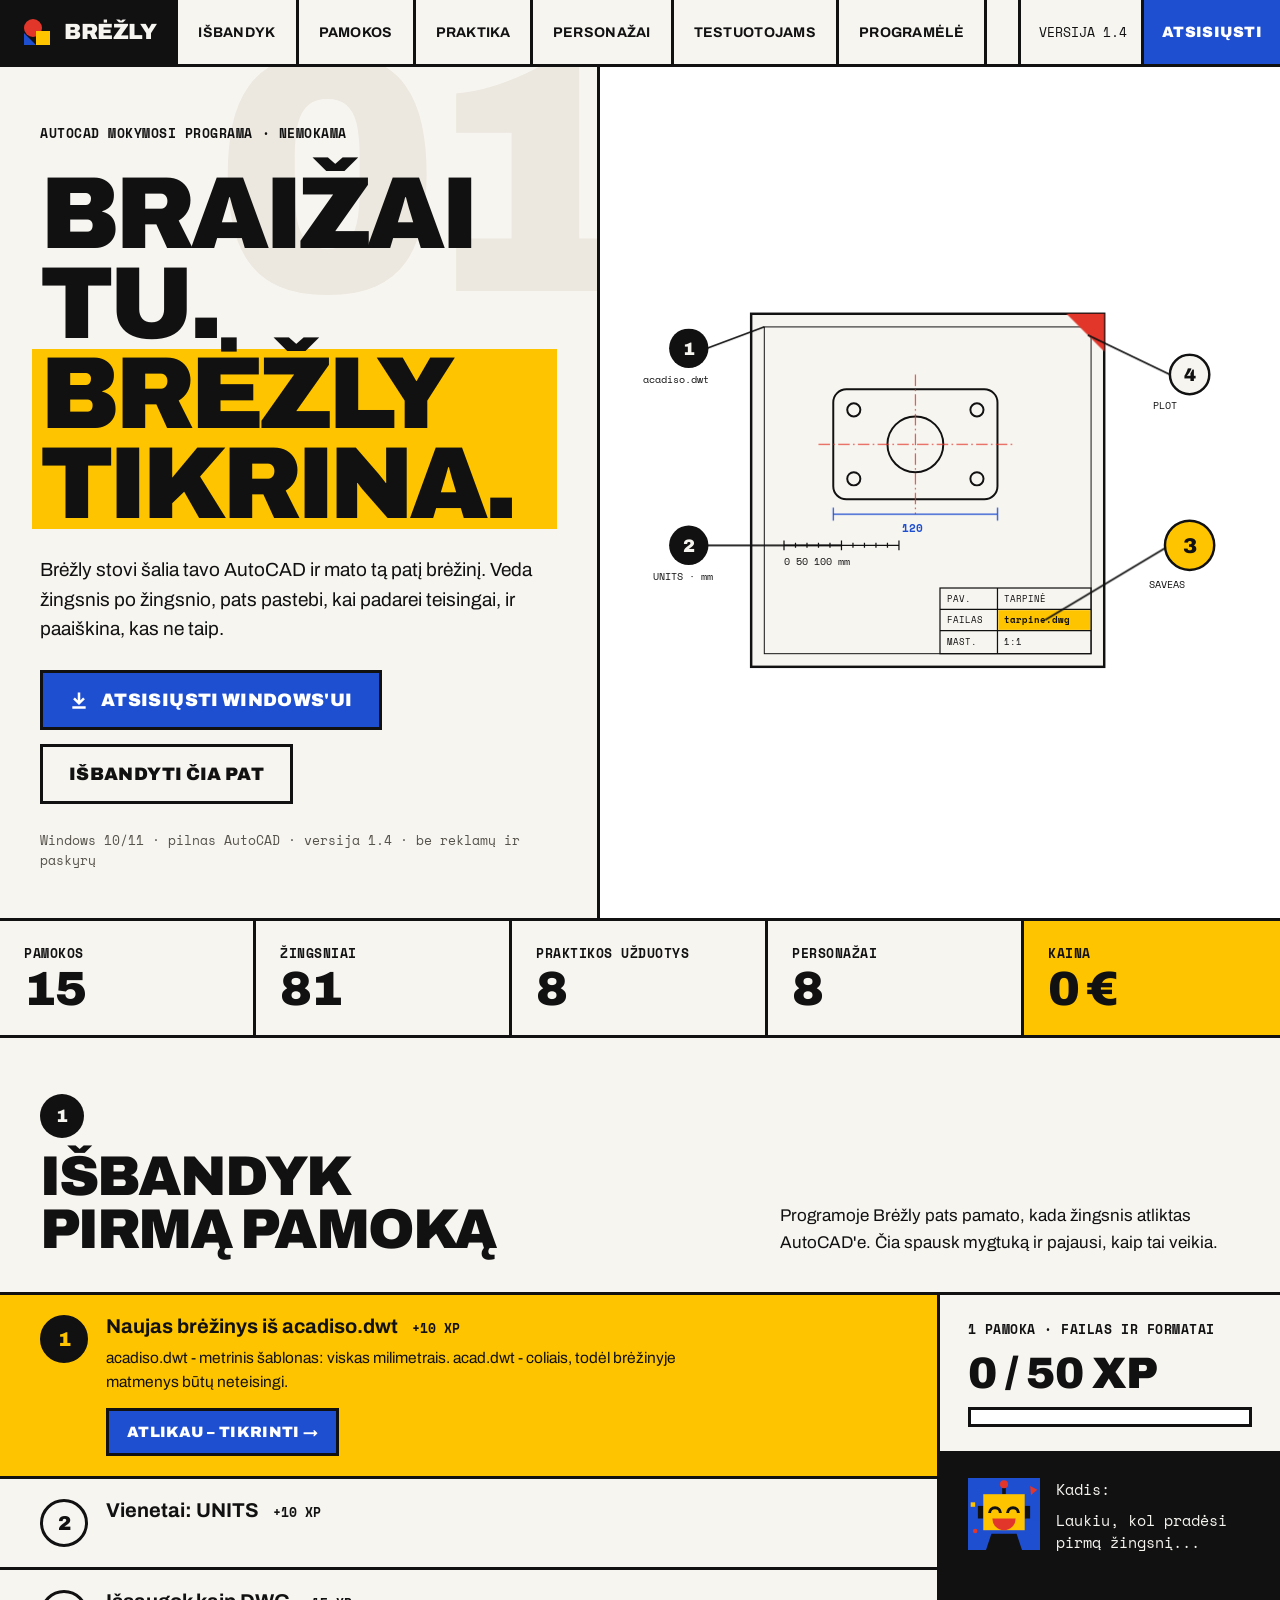
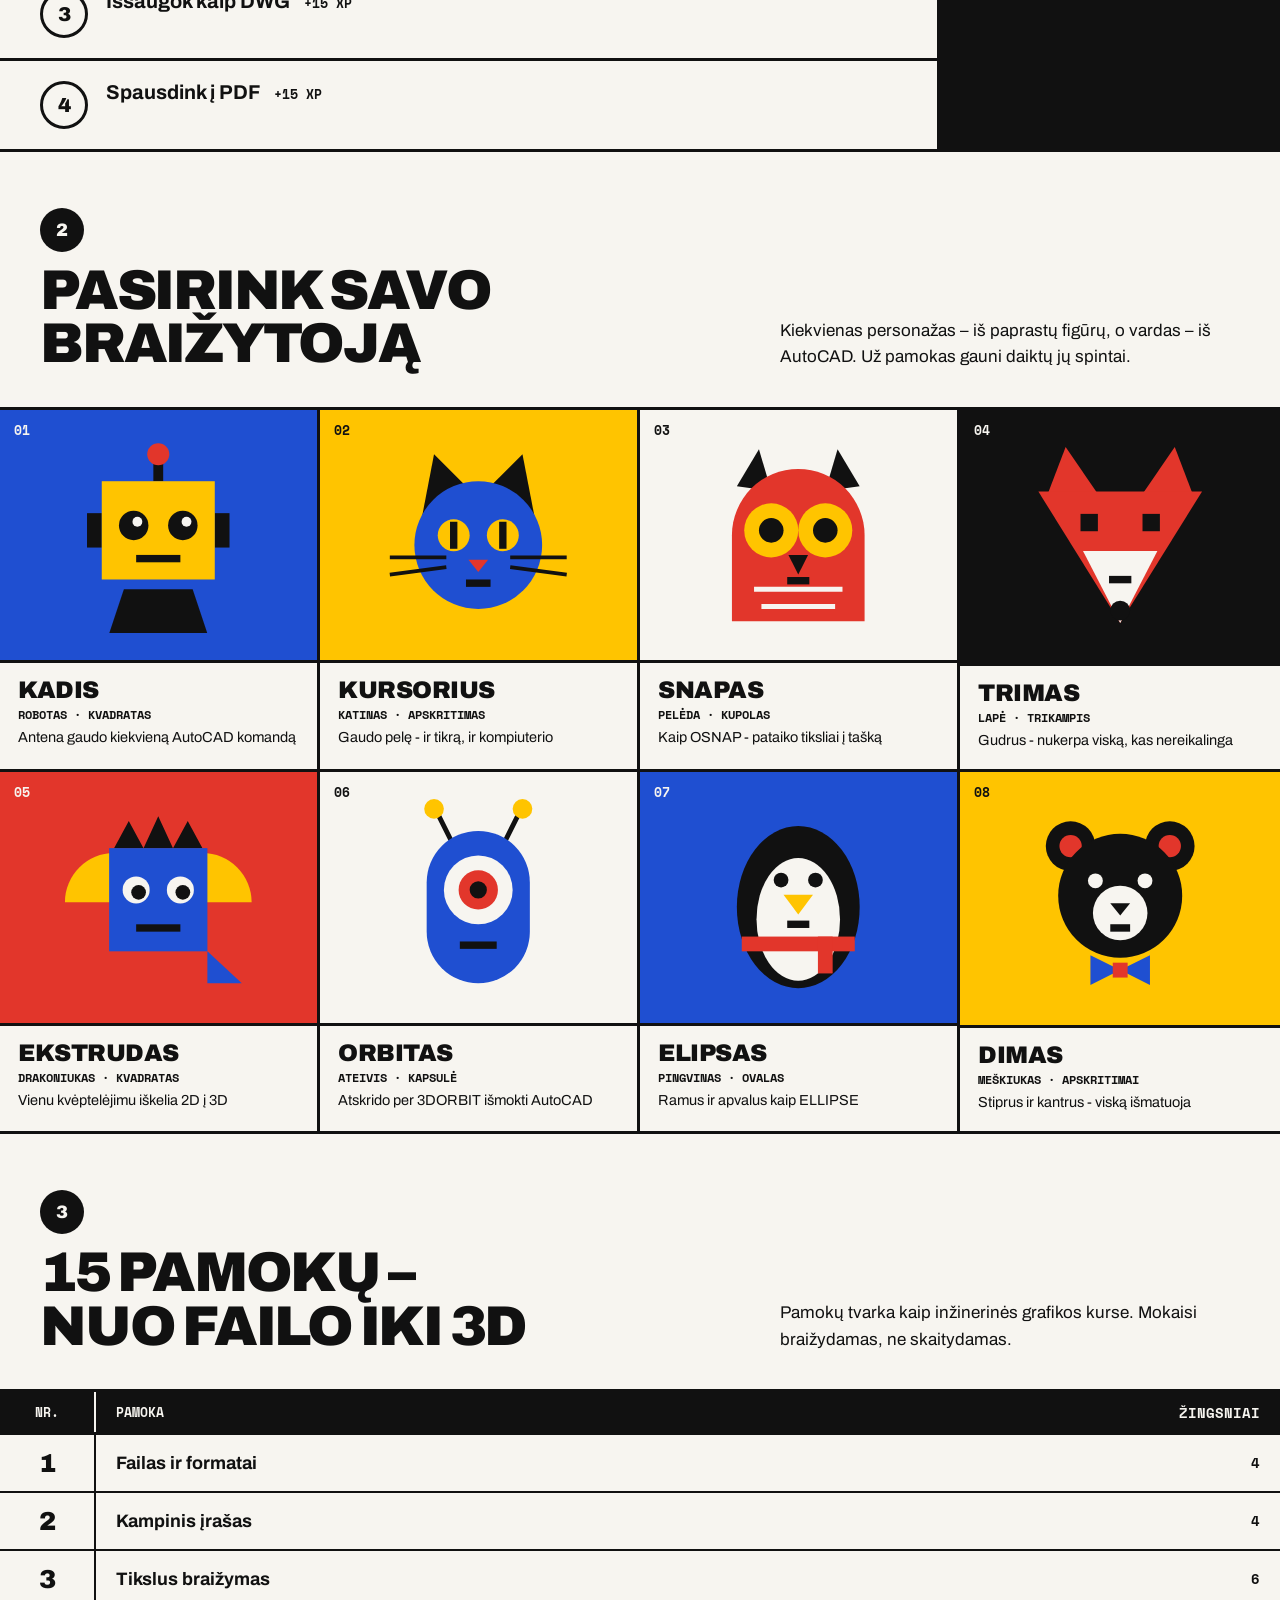
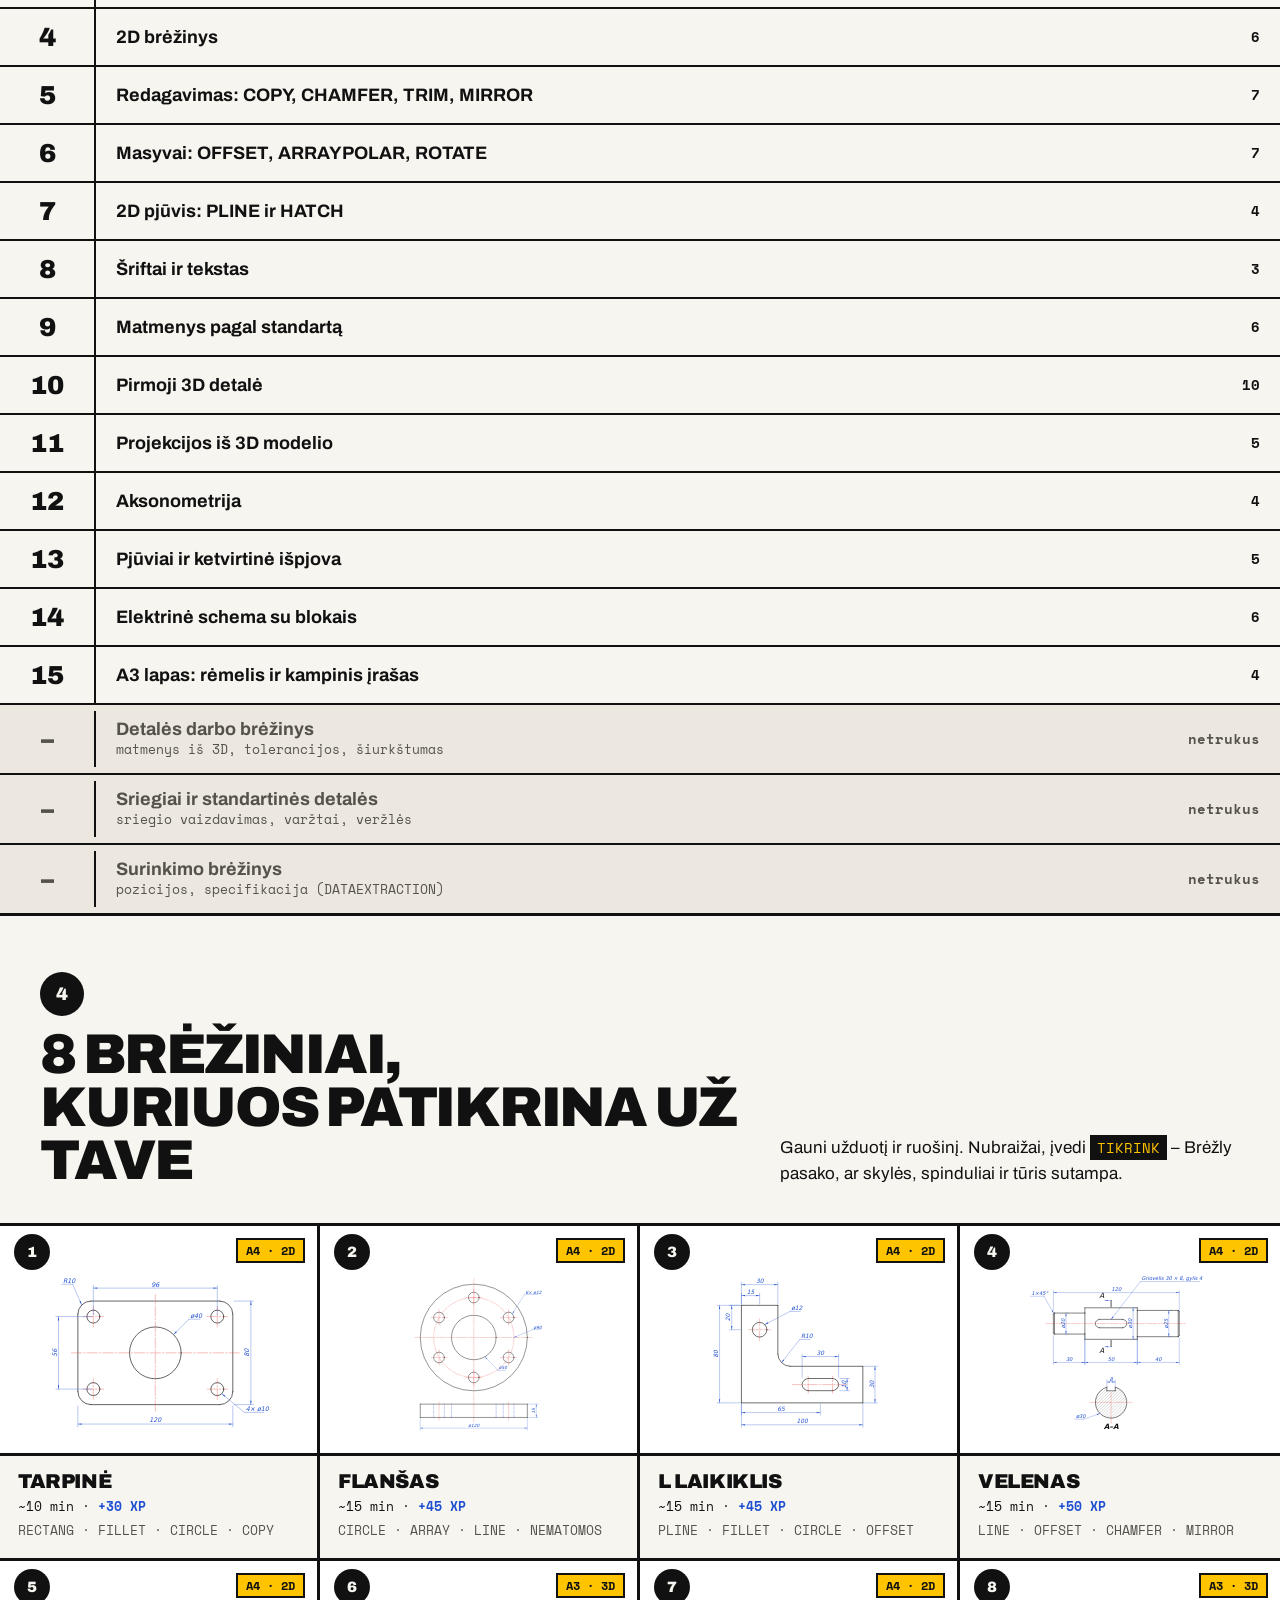
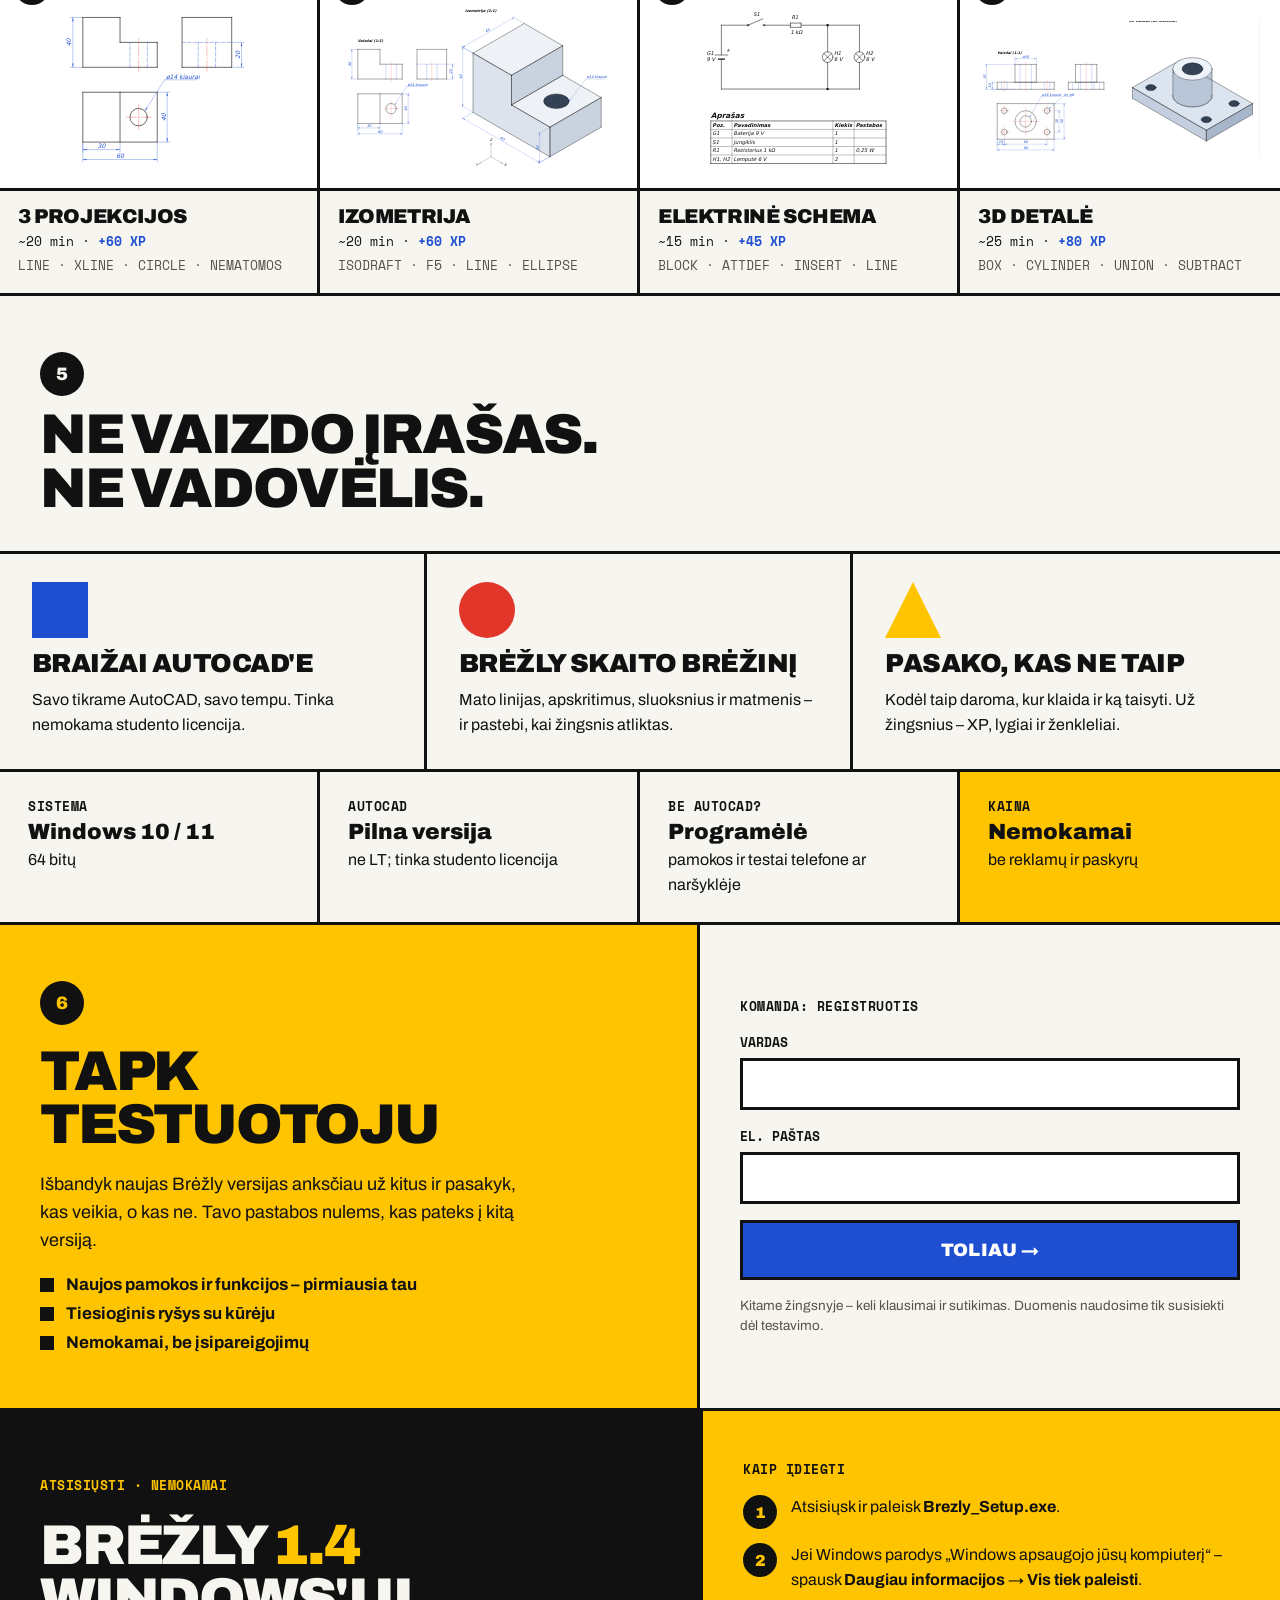
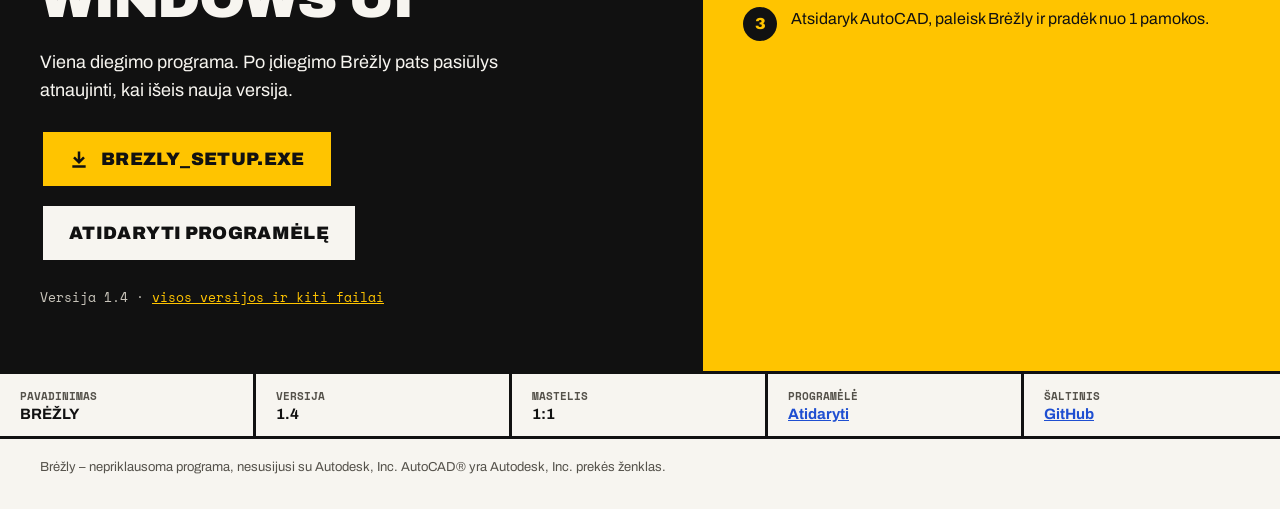
==== commit 4d8fbaed: "Svetainė ir programėlė iš bd7a175de3d224e6aaaaffe7afb3a3270cd393b5 bd7a175de3d224e6aaaaffe7afb3a3270" ====
--- a/index.html
+++ b/index.html
@@ -183,6 +183,18 @@
 .diegimas li{counter-increment:d;display:flex;gap:14px;align-items:flex-start;font-size:16px}
 .diegimas li::before{content:counter(d);flex-shrink:0;width:34px;height:34px;border-radius:50%;background:var(--juoda);color:var(--geltona);display:flex;align-items:center;justify-content:center;font:900 16px var(--font)}
 
+/* testuotojai */
+.testuot{display:flex;flex-wrap:wrap;background:var(--geltona)}
+.testuot .kaire{flex:1 1 520px;padding:56px 40px;display:flex;flex-direction:column;gap:20px;border-right:var(--l)}
+.nauda{margin:0;padding:0;list-style:none;display:flex;flex-direction:column;gap:10px}
+.nauda li{display:flex;gap:12px;align-items:center;font:700 17px var(--font)}
+.nauda li::before{content:"";width:14px;height:14px;background:var(--juoda);flex-shrink:0}
+.greita{flex:1 1 400px;padding:48px 40px;background:var(--popierius);display:flex;flex-direction:column;gap:16px;justify-content:center}
+.greita label{display:flex;flex-direction:column;gap:6px;font:700 13px var(--mono);text-transform:uppercase}
+.greita input{font:17px var(--font);min-height:52px;padding:0 14px;border:var(--l);background:var(--balta);color:var(--juoda)}
+.greita input:focus{outline:none;background:#fffbe6}
+.greita small{font-size:13.5px;color:var(--pilka)}
+
 /* apačia */
 footer{background:var(--popierius)}
 .irasas{display:grid;grid-template-columns:repeat(auto-fit,minmax(170px,1fr));border-bottom:var(--l)}
@@ -218,6 +230,8 @@
   .eil.galva>*{padding:10px 8px}
   .eil>*{padding:12px 10px}
   .atsisiusti .kaire,.diegimas{padding:40px 20px}
+  .testuot .kaire{border-right:0;border-bottom:var(--l);padding:40px 20px}
+  .greita{padding:32px 20px}
   .diegimas{border-left:0;border-top:var(--l)}
   .teises{padding:18px 20px 28px}
 }
@@ -241,6 +255,7 @@
     <a href="#pamokos">Pamokos</a>
     <a href="#praktika">Praktika</a>
     <a href="#personazai">Personažai</a>
+    <a href="#testuotojai">Testuotojams</a>
     <a href="programele/">Programėlė</a>
   </nav>
   <span class="tarpas"></span>
@@ -423,6 +438,28 @@
       <div><span class="zyme">AutoCAD</span><b>Pilna versija</b><span>ne LT; tinka studento licencija</span></div>
       <div><span class="zyme">Be AutoCAD?</span><b>Programėlė</b><span>pamokos ir testai telefone ar naršyklėje</span></div>
       <div><span class="zyme">Kaina</span><b>Nemokamai</b><span>be reklamų ir paskyrų</span></div>
+    </div>
+  </section>
+
+  <section id="testuotojai">
+    <div class="plotis testuot">
+      <div class="kaire">
+        <span class="nr-zyme" style="background:#111;color:#ffc400">6</span>
+        <h2>Tapk<br>testuotoju</h2>
+        <p style="font-size:18px;max-width:480px">Išbandyk naujas Brėžly versijas anksčiau už kitus ir pasakyk, kas veikia, o kas ne. Tavo pastabos nulems, kas pateks į kitą versiją.</p>
+        <ul class="nauda">
+          <li>Naujos pamokos ir funkcijos – pirmiausia tau</li>
+          <li>Tiesioginis ryšys su kūrėju</li>
+          <li>Nemokamai, be įsipareigojimų</li>
+        </ul>
+      </div>
+      <form class="greita" action="testavimas/" method="get">
+        <span class="zyme">Komanda: REGISTRUOTIS</span>
+        <label>Vardas<input name="vardas" autocomplete="given-name" maxlength="60" required></label>
+        <label>El. paštas<input name="pastas" type="email" autocomplete="email" maxlength="120" required></label>
+        <button type="submit" class="mygt">Toliau →</button>
+        <small>Kitame žingsnyje – keli klausimai ir sutikimas. Duomenis naudosime tik susisiekti dėl testavimo.</small>
+      </form>
     </div>
   </section>
 
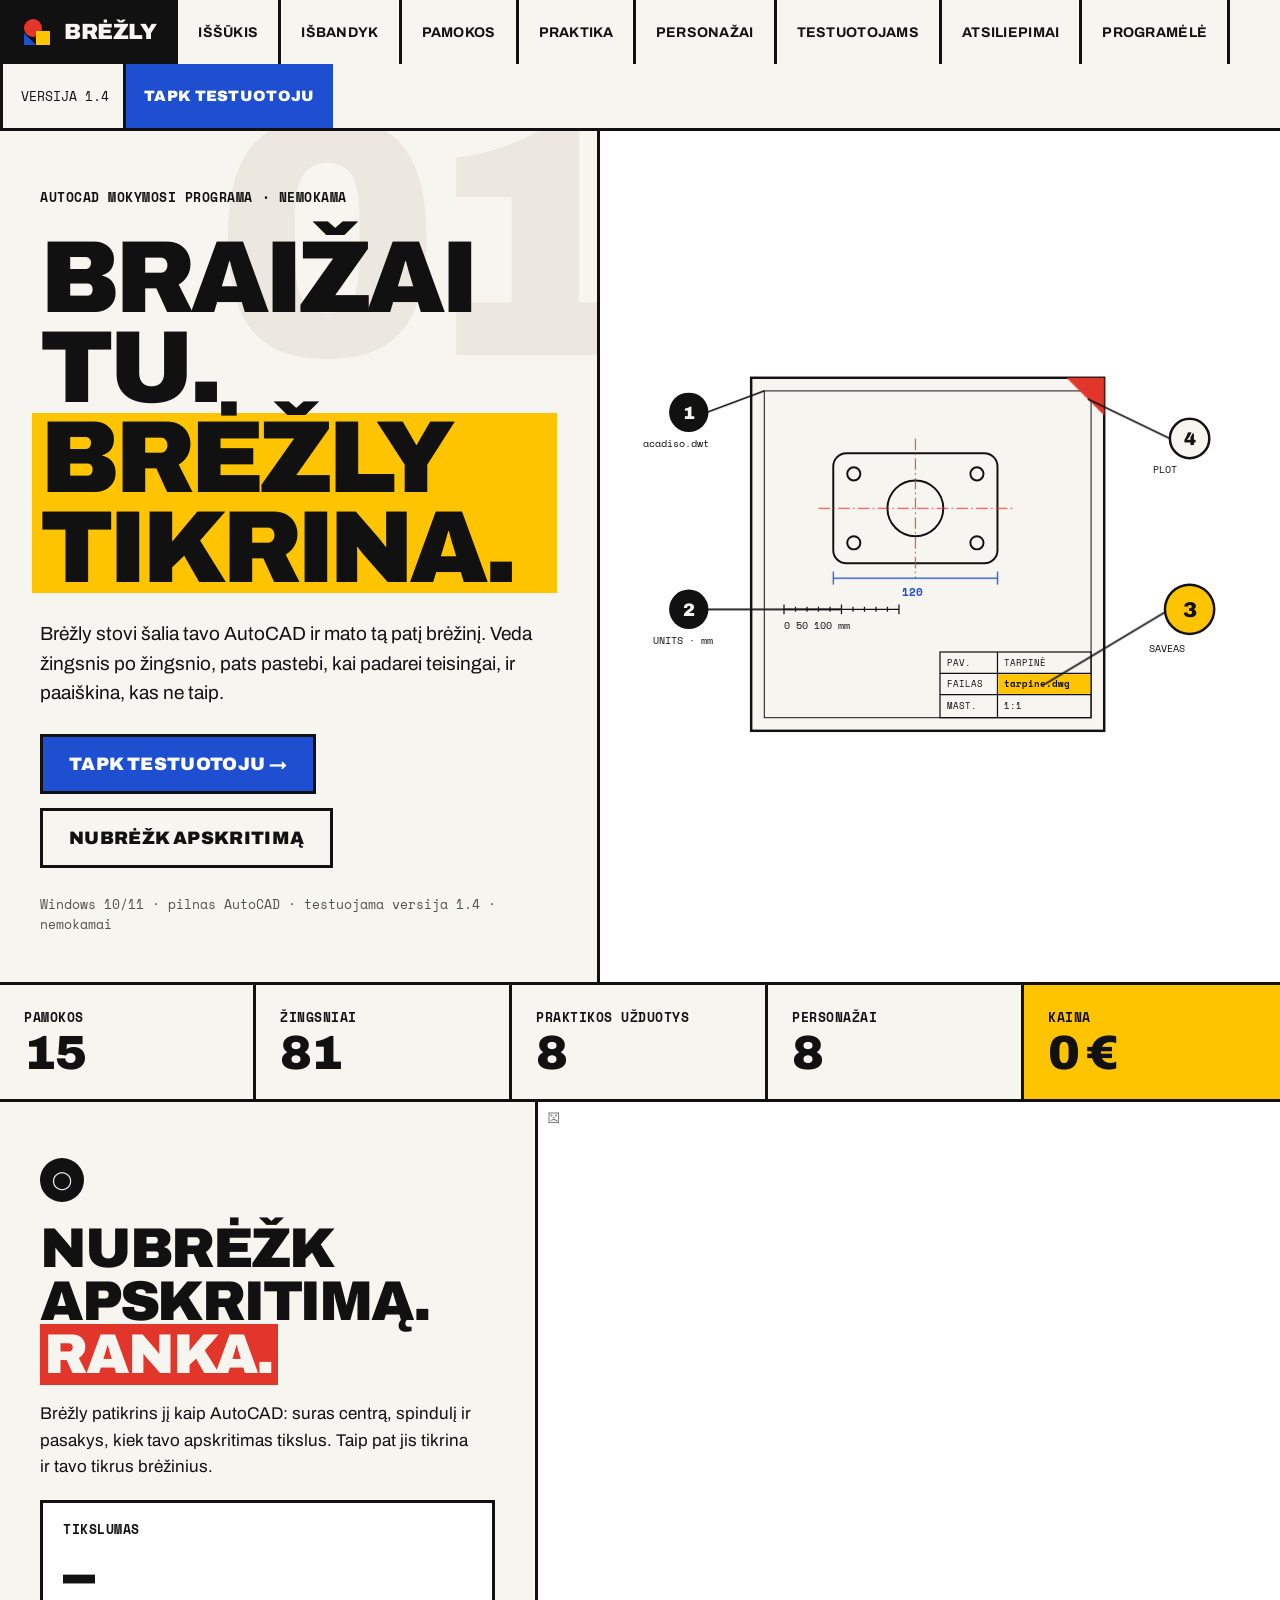
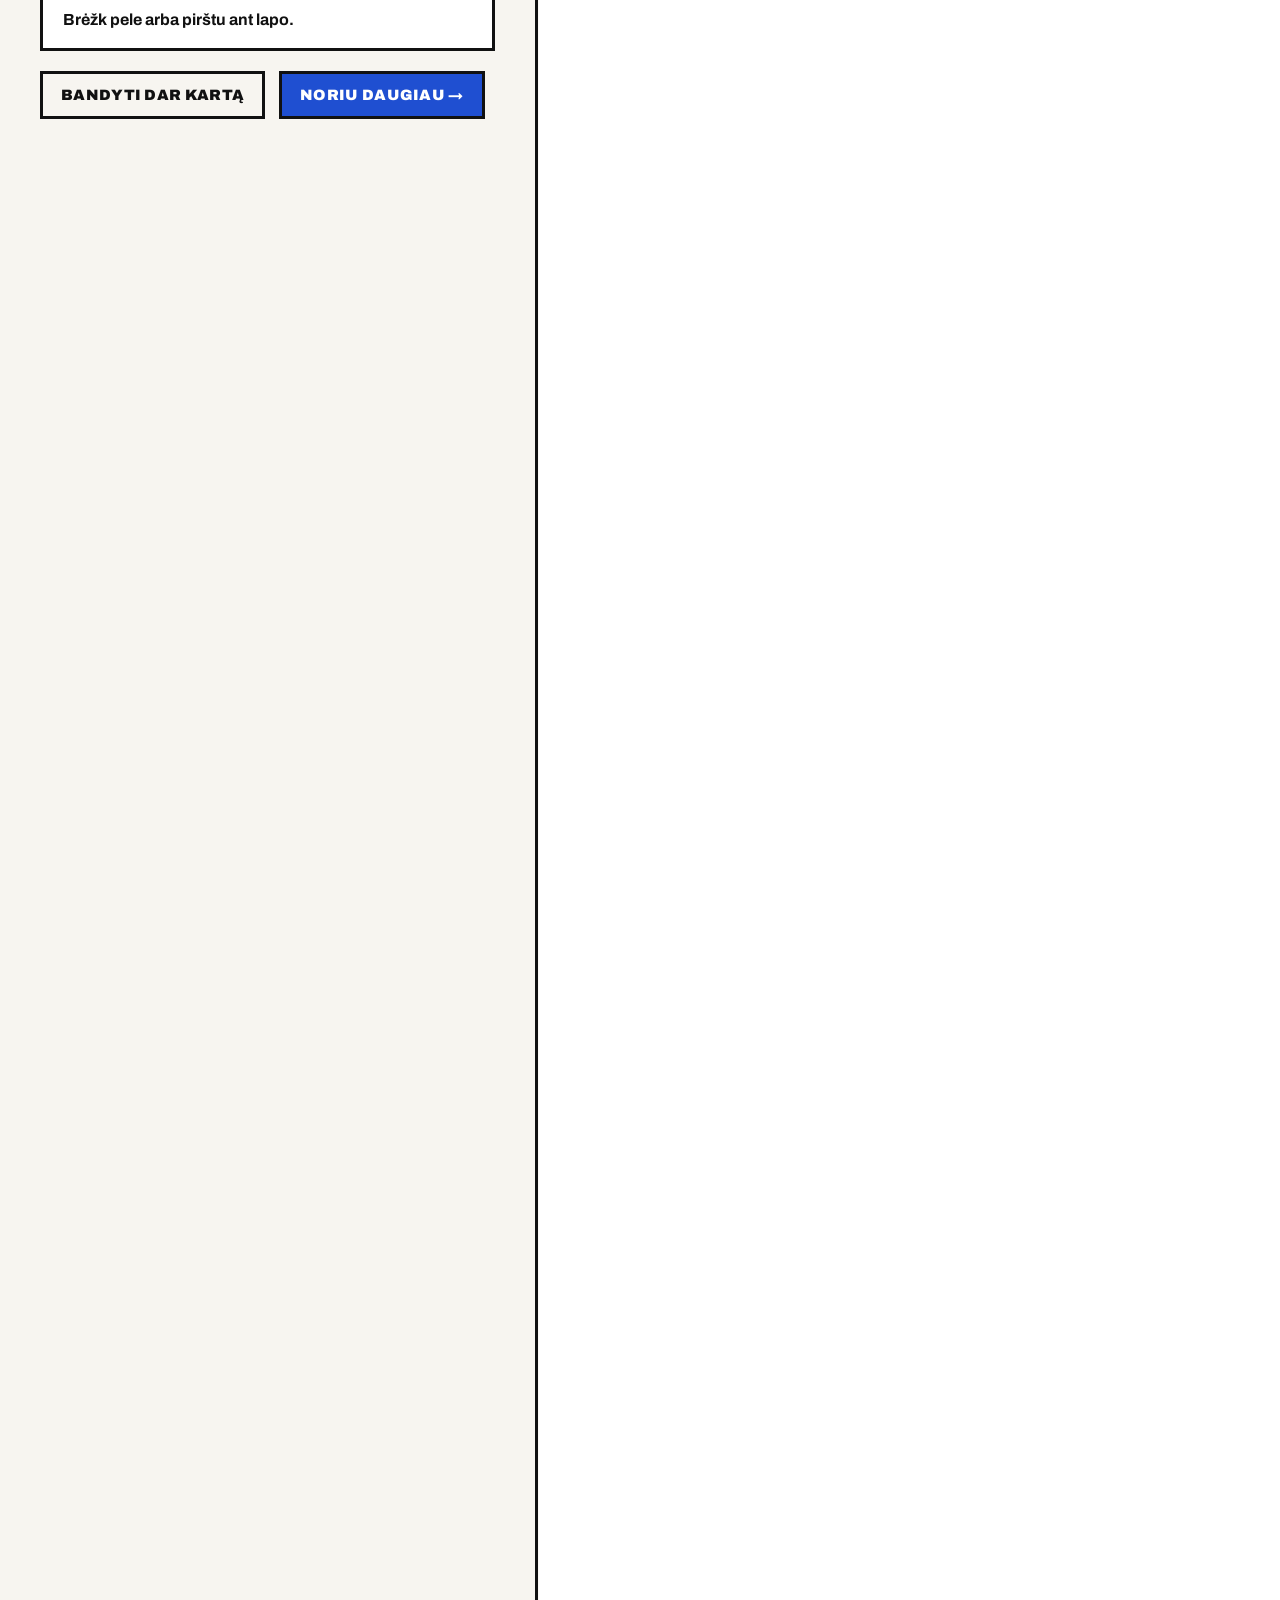
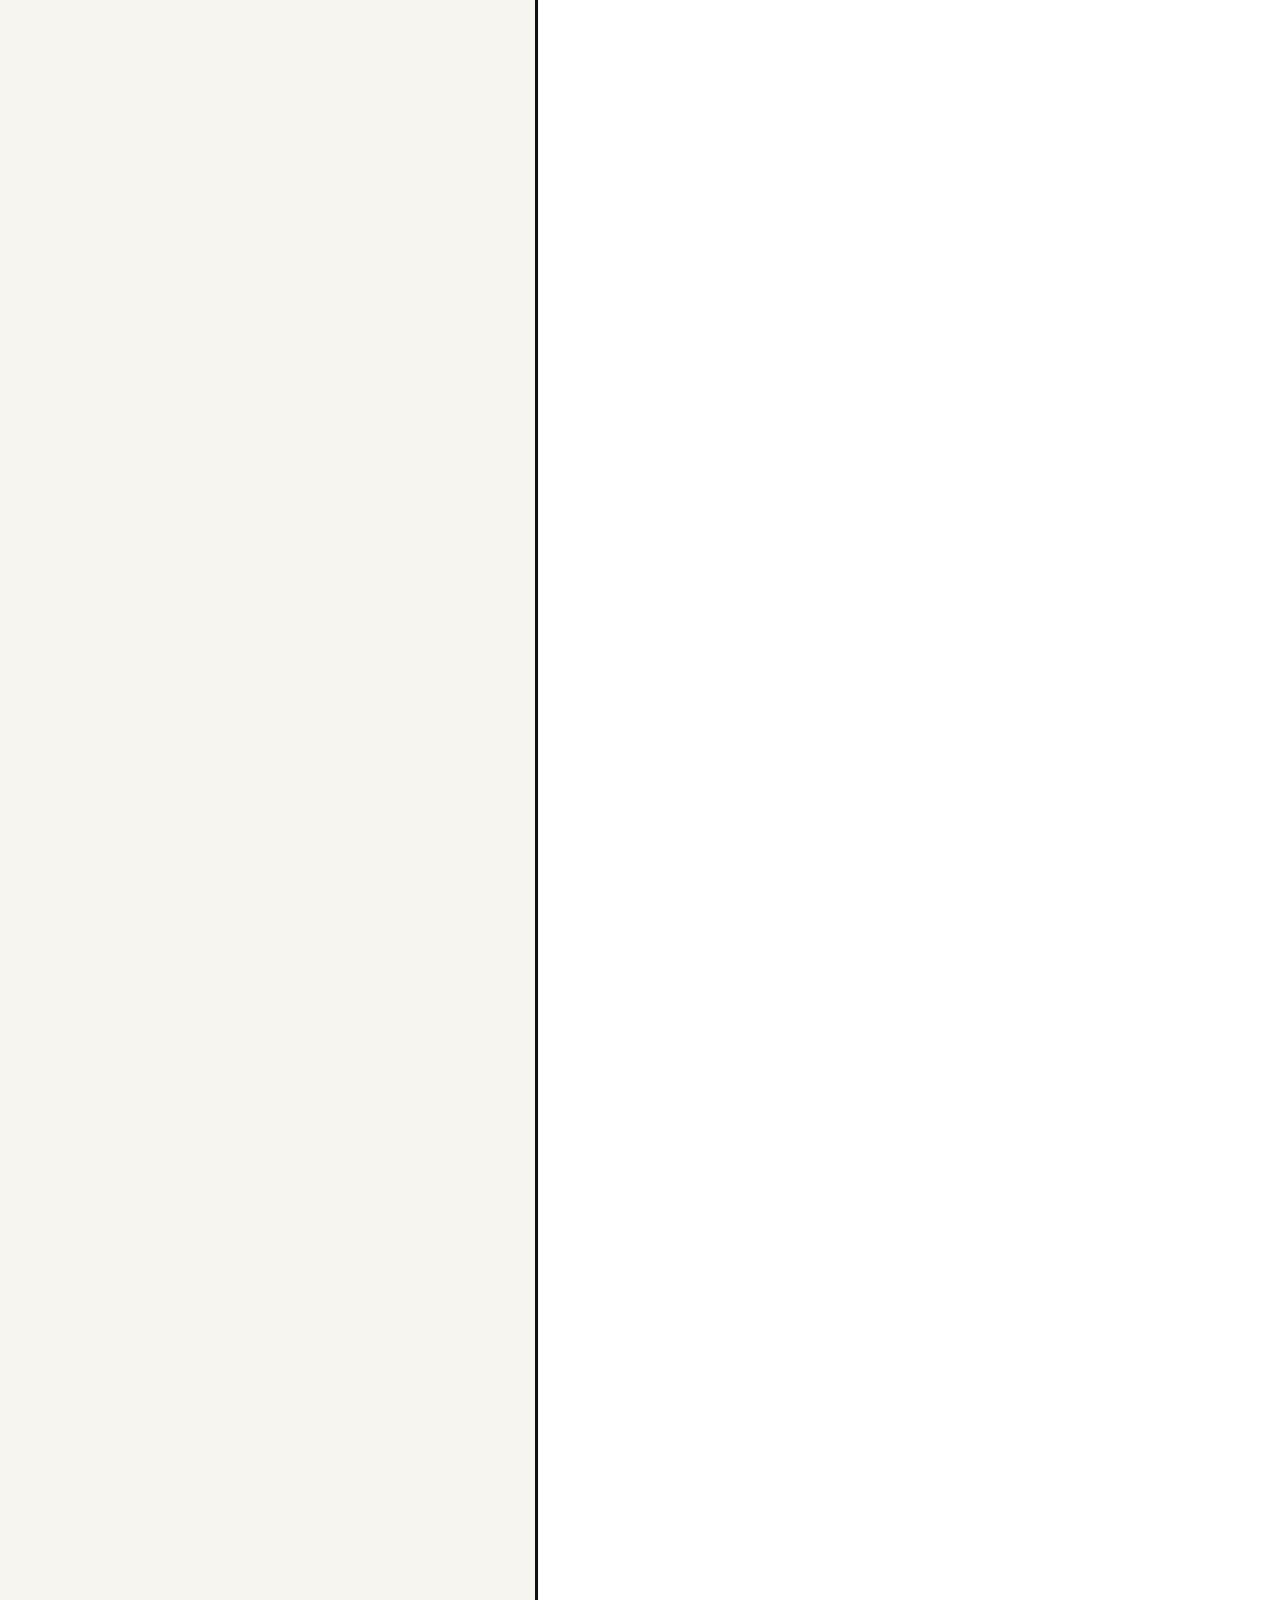
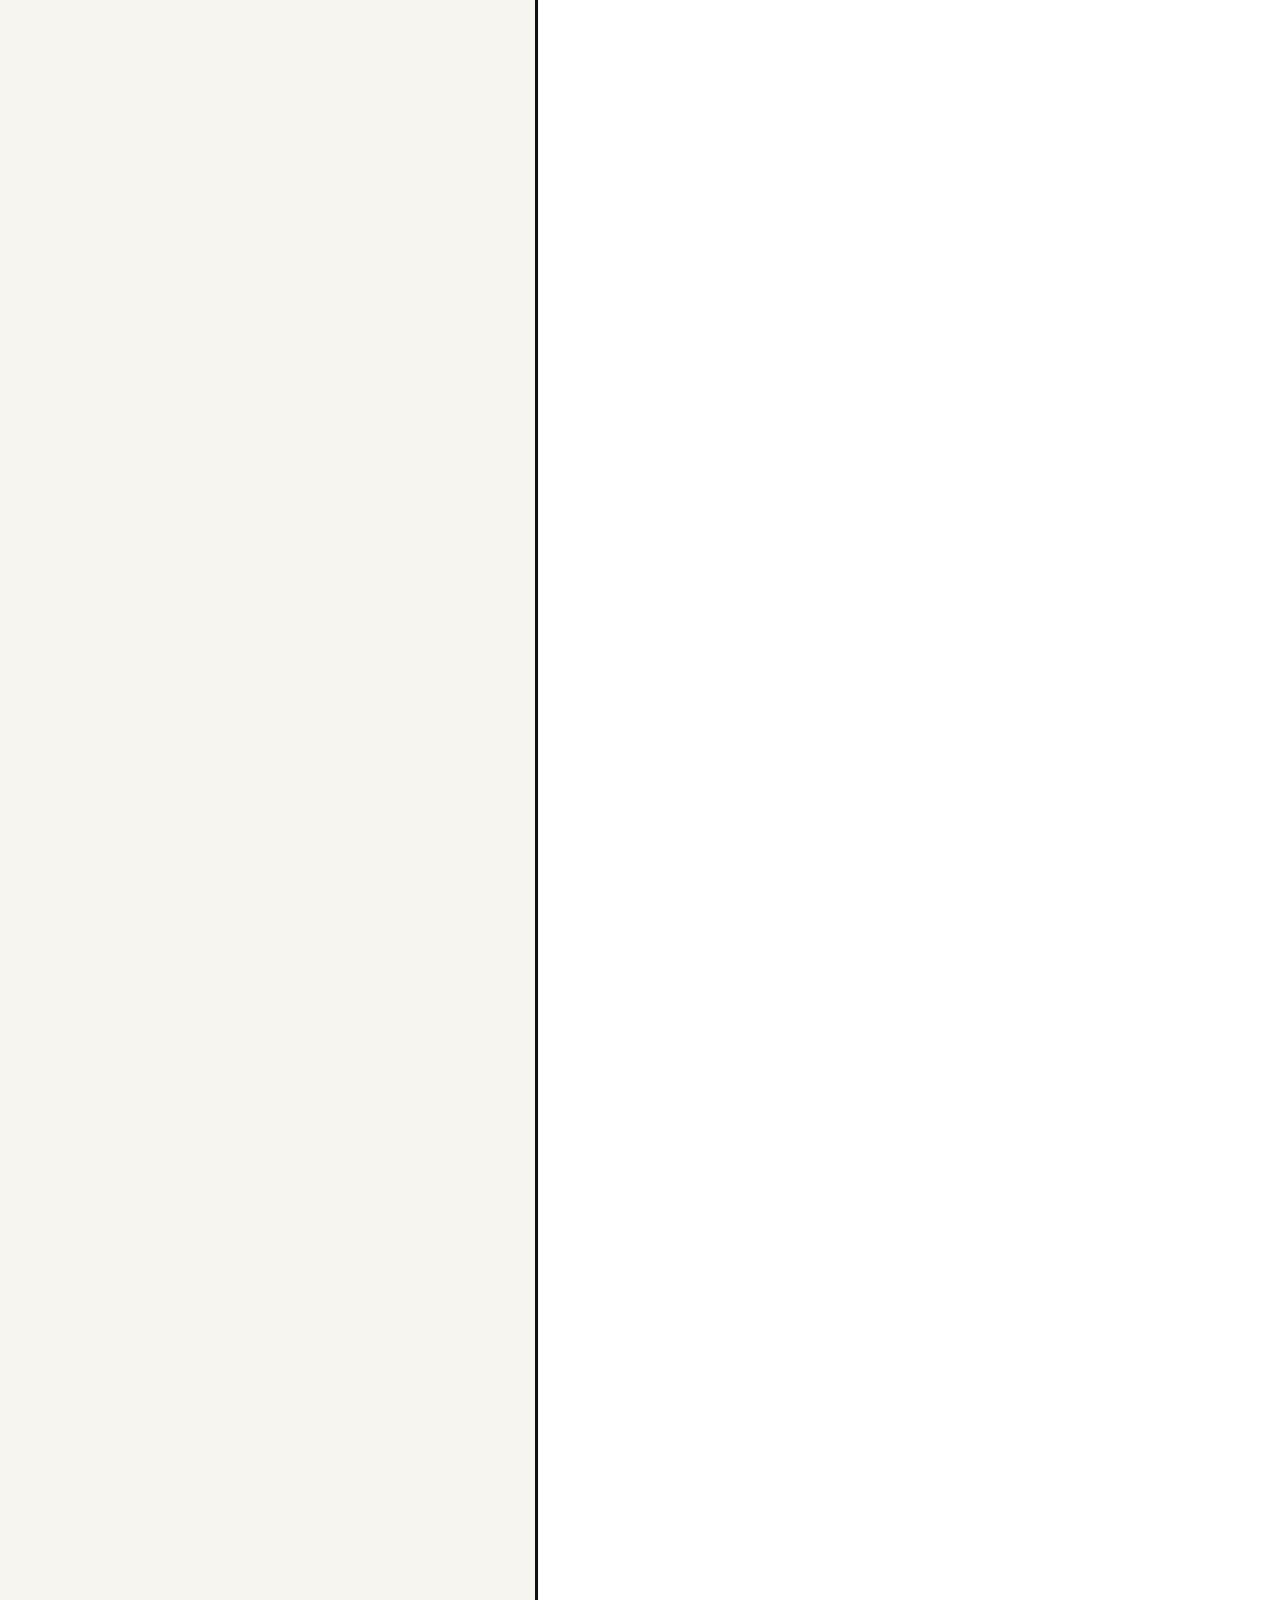
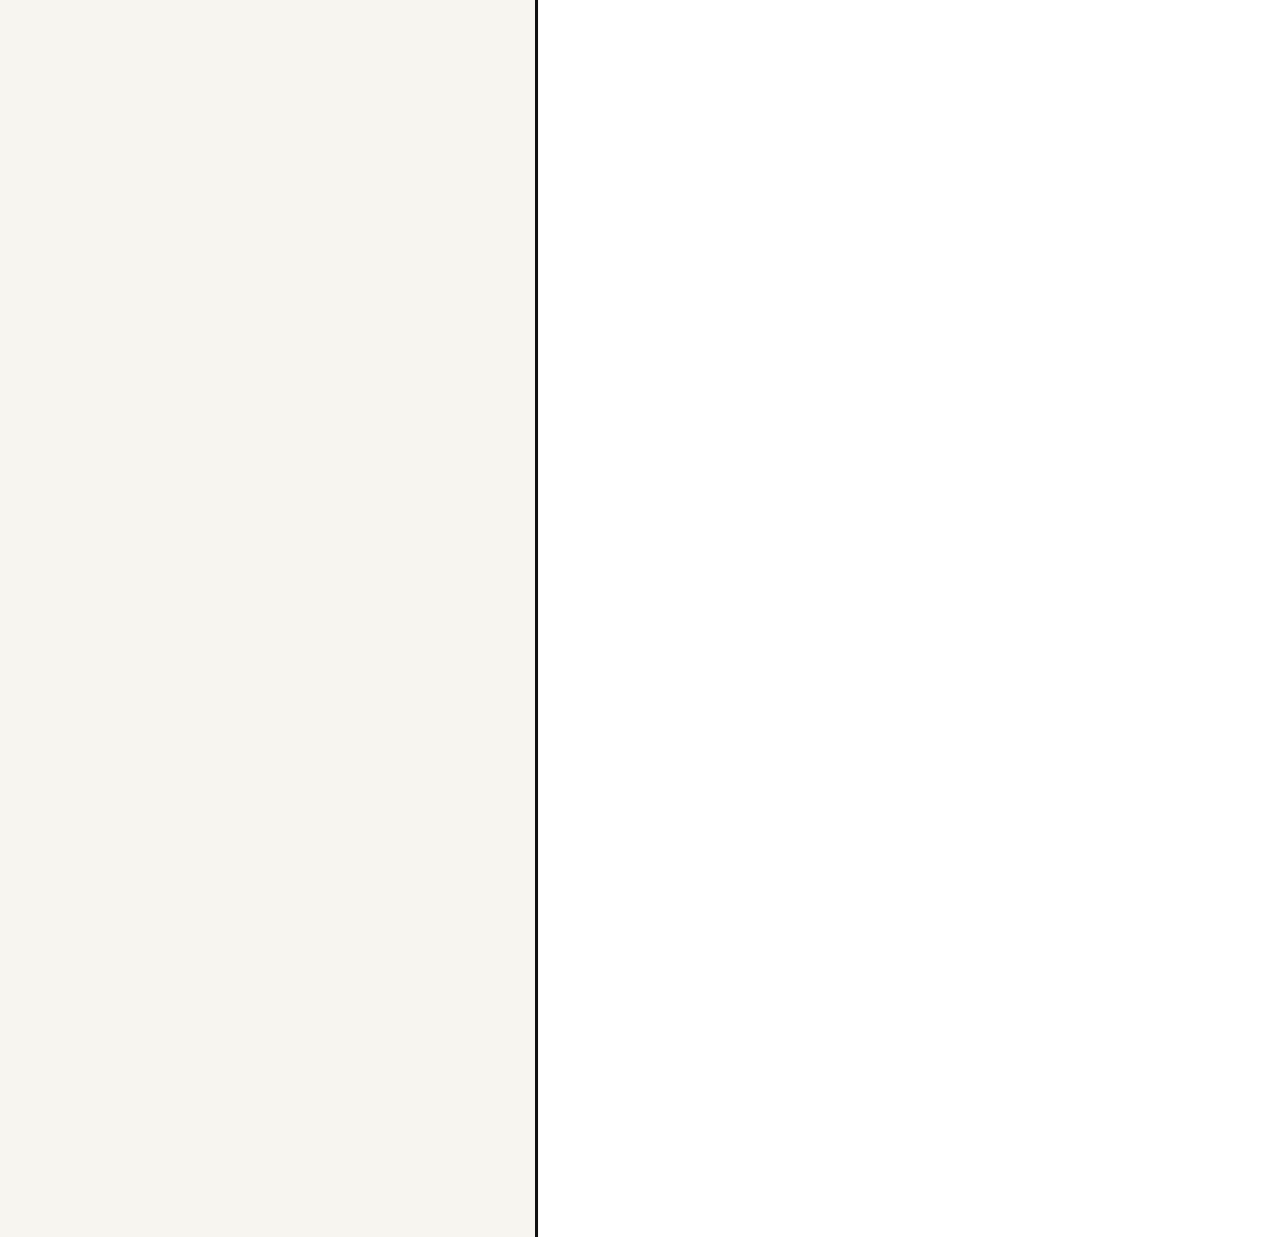
==== commit 47b39ba3: "Svetainė ir programėlė iš 8b11867198162df488f7e2f40507186a3cacc481 8b11867198162df488f7e2f40507186a3" ====
--- a/index.html
+++ b/index.html
@@ -195,6 +195,48 @@
 .greita input:focus{outline:none;background:#fffbe6}
 .greita small{font-size:13.5px;color:var(--pilka)}
 
+/* iššūkis */
+.issukis{display:flex;flex-wrap:wrap}
+.issukis-tekstas{flex:1 1 380px;min-width:0;padding:56px 40px;display:flex;flex-direction:column;gap:20px;border-right:var(--l)}
+.issukis-tekstas h2 span{background:var(--raudona);color:var(--popierius);padding:0 .08em}
+.issukis-tekstas p{font-size:17px;max-width:440px}
+.rezultatas{border:var(--l);background:var(--balta);padding:16px 20px;display:flex;flex-direction:column;gap:4px}
+.rezultatas b{font:900 64px/1 var(--font);letter-spacing:-.04em}
+.rezultatas #verdiktas{font:700 16px var(--font)}
+.drobes-remas{flex:1.4 1 520px;min-width:0;position:relative;background:var(--balta);
+  background-image:linear-gradient(#eeeae0 1px,transparent 1px),linear-gradient(90deg,#eeeae0 1px,transparent 1px);background-size:32px 32px;min-height:360px}
+#drobe{display:block;width:100%;height:100%;touch-action:none;cursor:crosshair}
+.antspaudas{position:absolute;right:24px;top:24px;padding:8px 16px;border:4px solid var(--juoda);font:900 22px var(--font);letter-spacing:.04em;transform:rotate(-6deg);background:var(--geltona)}
+.antspaudas.blogai{background:var(--popierius)}
+.pirmas-zingsnis{position:absolute;left:50%;top:50%;transform:translate(-50%,-50%);pointer-events:none;font:700 15px var(--mono);background:var(--juoda);color:var(--geltona);padding:8px 14px}
+
+/* atsiliepimai */
+.atsil{display:flex;flex-wrap:wrap}
+.atsil-kaire{flex:1 1 420px;padding:56px 40px;display:flex;flex-direction:column;gap:20px;border-right:var(--l);background:var(--melyna);color:#fff}
+.atsil-kaire .nr-zyme{background:var(--geltona);color:var(--juoda)}
+.atsil-kaire p{font-size:17px;max-width:460px}
+.atsil-forma{flex:1.2 1 460px;padding:44px 40px;display:flex;flex-direction:column;gap:18px}
+.atsil-forma label{display:flex;flex-direction:column;gap:6px;font:700 13px var(--mono);text-transform:uppercase}
+.atsil-forma label i{font-style:normal;font-weight:400;text-transform:none;color:var(--pilka)}
+.atsil-forma textarea,.atsil-forma input:not([type=radio]){font:17px var(--font);padding:12px 14px;min-height:52px;border:var(--l);background:var(--balta);color:var(--juoda);resize:vertical}
+.atsil-forma textarea:focus,.atsil-forma input:focus{outline:none;background:#fffbe6}
+.dvieju{display:grid;grid-template-columns:1fr 1fr;gap:14px}
+.ivertinimas{border:0;padding:0;margin:0;display:flex;flex-direction:column;gap:8px}
+.figuros{display:flex;gap:10px}
+.figuros label{cursor:pointer}
+.figuros input{position:absolute;opacity:0;width:1px;height:1px}
+.figuros span{width:52px;height:52px;border:var(--l);display:flex;align-items:center;justify-content:center;font:900 20px var(--font);background:var(--balta);transition:transform .1s}
+.figuros label:nth-child(1) span,.figuros label:nth-child(4) span{border-radius:50%}
+.figuros label:nth-child(3) span{clip-path:polygon(50% 0,100% 100%,0 100%);border:0;background:var(--juoda);color:var(--popierius);padding-top:14px}
+.figuros input:checked+span{background:var(--geltona);transform:translateY(-4px)}
+.figuros label:nth-child(3) input:checked+span{background:var(--raudona)}
+.figuros input:focus-visible+span{outline:3px solid var(--melyna);outline-offset:3px}
+.paslept{position:absolute;left:-9999px}
+.atsil-klaida{min-height:1.2em;color:var(--raudona);font-weight:700}
+.atsil-aciu{border:var(--l);background:var(--geltona);padding:16px 18px;display:flex;flex-direction:column;gap:4px}
+.atsil-aciu b{font:900 28px var(--font)}
+.atsil-forma [hidden]{display:none!important}
+
 /* apačia */
 footer{background:var(--popierius)}
 .irasas{display:grid;grid-template-columns:repeat(auto-fit,minmax(170px,1fr));border-bottom:var(--l)}
@@ -230,6 +272,10 @@
   .eil.galva>*{padding:10px 8px}
   .eil>*{padding:12px 10px}
   .atsisiusti .kaire,.diegimas{padding:40px 20px}
+  .issukis-tekstas,.atsil-kaire{border-right:0;border-bottom:var(--l);padding:40px 20px}
+  .atsil-forma{padding:32px 20px}
+  .dvieju{grid-template-columns:1fr}
+  .drobes-remas{min-height:360px;order:-1;border-bottom:var(--l)}
   .testuot .kaire{border-right:0;border-bottom:var(--l);padding:40px 20px}
   .greita{padding:32px 20px}
   .diegimas{border-left:0;border-top:var(--l)}
@@ -251,17 +297,19 @@
     BRĖŽLY
   </a>
   <nav aria-label="Pagrindinis meniu">
+    <a href="#issukis">Iššūkis</a>
     <a href="#pamoka">Išbandyk</a>
     <a href="#pamokos">Pamokos</a>
     <a href="#praktika">Praktika</a>
     <a href="#personazai">Personažai</a>
     <a href="#testuotojai">Testuotojams</a>
+    <a href="#atsiliepimai">Atsiliepimai</a>
     <a href="programele/">Programėlė</a>
   </nav>
   <span class="tarpas"></span>
   <div class="desine">
     <span class="mono">VERSIJA 1.4</span>
-    <a class="mygt mazas" href="#atsisiusti">Atsisiųsti</a>
+    <a class="mygt mazas" href="#testuotojai">Tapk testuotoju</a>
   </div>
 </header>
 
@@ -274,13 +322,10 @@
         <h1>Braižai tu.<br><span>Brėžly tikrina.</span></h1>
         <p class="hero-apras">Brėžly stovi šalia tavo AutoCAD ir mato tą patį brėžinį. Veda žingsnis po žingsnio, pats pastebi, kai padarei teisingai, ir paaiškina, kas ne taip.</p>
         <div class="veiksmai">
-          <a class="mygt" href="https://github.com/vilkavaitkaitis-ui/Brezly/releases/latest/download/Brezly_Setup.exe">
-            <svg viewBox="0 0 24 24" fill="none" stroke="currentColor" stroke-width="3" aria-hidden="true"><path d="M12 3v12M6 10l6 6 6-6M4 21h16"/></svg>
-            Atsisiųsti Windows'ui
-          </a>
-          <a class="mygt baltas" href="#pamoka">Išbandyti čia pat</a>
+          <a class="mygt" href="#testuotojai">Tapk testuotoju →</a>
+          <a class="mygt baltas" href="#issukis">Nubrėžk apskritimą</a>
         </div>
-        <p class="failo-info">Windows 10/11 · pilnas AutoCAD · versija 1.4 · be reklamų ir paskyrų</p>
+        <p class="failo-info">Windows 10/11 · pilnas AutoCAD · testuojama versija 1.4 · nemokamai</p>
       </div>
 
       <div class="lapas">
@@ -324,6 +369,31 @@
     </div>
   </section>
 
+  <section id="issukis">
+    <div class="plotis issukis">
+      <div class="issukis-tekstas">
+        <span class="nr-zyme" aria-hidden="true">◯</span>
+        <h2>Nubrėžk<br>apskritimą.<br><span>Ranka.</span></h2>
+        <p>Brėžly patikrins jį kaip AutoCAD: suras centrą, spindulį ir pasakys, kiek tavo apskritimas tikslus. Taip pat jis tikrina ir tavo tikrus brėžinius.</p>
+        <div class="rezultatas" id="rezultatas" aria-live="polite">
+          <span class="zyme">Tikslumas</span>
+          <b id="taskai">–</b>
+          <span id="verdiktas">Brėžk pele arba pirštu ant lapo.</span>
+          <span class="zyme" id="geriausias"></span>
+        </div>
+        <div class="veiksmai">
+          <button type="button" class="mygt baltas mazas" id="isValyti">Bandyti dar kartą</button>
+          <a class="mygt mazas" href="#testuotojai">Noriu daugiau →</a>
+        </div>
+      </div>
+      <div class="drobes-remas">
+        <canvas id="drobe" width="900" height="640" aria-label="Brėžimo lapas: nubrėžk apskritimą pele arba pirštu"></canvas>
+        <span class="antspaudas" id="antspaudas" hidden></span>
+        <span class="pirmas-zingsnis" id="uzuomina">Spausk ir vesk ratu ↻</span>
+      </div>
+    </div>
+  </section>
+
   <section id="pamoka">
     <div class="plotis">
       <div class="antraste">
@@ -463,31 +533,37 @@
     </div>
   </section>
 
-  <section id="atsisiusti">
-    <div class="plotis atsisiusti">
-      <div class="kaire">
-        <span class="zyme" style="color:#ffc400">Atsisiųsti · nemokamai</span>
-        <h2>Brėžly <span>1.4</span><br>Windows'ui</h2>
-        <p style="font-size:18px;max-width:520px">Viena diegimo programa. Po įdiegimo Brėžly pats pasiūlys atnaujinti, kai išeis nauja versija.</p>
-        <div class="veiksmai">
-          <a class="mygt geltonas" href="https://github.com/vilkavaitkaitis-ui/Brezly/releases/latest/download/Brezly_Setup.exe">
-            <svg viewBox="0 0 24 24" fill="none" stroke="currentColor" stroke-width="3" aria-hidden="true"><path d="M12 3v12M6 10l6 6 6-6M4 21h16"/></svg>
-            Brezly_Setup.exe
-          </a>
-          <a class="mygt baltas" href="programele/">Atidaryti programėlę</a>
+  <section id="atsiliepimai">
+    <div class="plotis atsil">
+      <div class="atsil-kaire">
+        <span class="nr-zyme" aria-hidden="true">7</span>
+        <h2>Palik<br>atsiliepimą</h2>
+        <p>Išbandei iššūkį ar pamoką? Pasakyk, kas patiko, o kas ne. Kiekvieną atsiliepimą skaito Brėžly kūrėjas ir pagal juos tobulina programą.</p>
+      </div>
+      <form class="atsil-forma" id="atsilForma" novalidate>
+        <fieldset class="ivertinimas">
+          <legend class="zyme">Įvertinimas</legend>
+          <div class="figuros">
+            <label><input type="radio" name="ivert" value="1"><span>1</span></label>
+            <label><input type="radio" name="ivert" value="2"><span>2</span></label>
+            <label><input type="radio" name="ivert" value="3"><span>3</span></label>
+            <label><input type="radio" name="ivert" value="4"><span>4</span></label>
+            <label><input type="radio" name="ivert" value="5"><span>5</span></label>
+          </div>
+        </fieldset>
+        <label>Atsiliepimas<textarea id="atsilTekstas" maxlength="1500" rows="4" placeholder="Kas patiko? Ko trūksta?"></textarea></label>
+        <div class="dvieju">
+          <label>Vardas <i>(nebūtina)</i><input id="atsilVardas" maxlength="60" autocomplete="given-name"></label>
+          <label>El. paštas <i>(jei nori atsakymo)</i><input id="atsilPastas" type="email" maxlength="120" autocomplete="email"></label>
         </div>
-        <p class="failo-info" id="failoInfo">Versija 1.4 · <a href="https://github.com/vilkavaitkaitis-ui/Brezly/releases" style="color:#ffc400">visos versijos ir kiti failai</a></p>
-      </div>
-      <div class="diegimas">
-        <span class="zyme">Kaip įdiegti</span>
-        <ol>
-          <li><span>Atsisiųsk ir paleisk <b>Brezly_Setup.exe</b>.</span></li>
-          <li><span>Jei Windows parodys „Windows apsaugojo jūsų kompiuterį“ – spausk <b>Daugiau informacijos</b> → <b>Vis tiek paleisti</b>.</span></li>
-          <li><span>Atsidaryk AutoCAD, paleisk Brėžly ir pradėk nuo 1 pamokos.</span></li>
-        </ol>
-      </div>
-    </div>
-  </section>
+        <input type="text" id="atsilGudrus" tabindex="-1" autocomplete="off" aria-hidden="true" class="paslept">
+        <button type="submit" class="mygt" id="atsilSiusti">Siųsti atsiliepimą</button>
+        <p class="atsil-klaida" id="atsilKlaida" role="alert"></p>
+        <div class="atsil-aciu" id="atsilAciu" hidden><b>Ačiū!</b><span>Atsiliepimas gautas. Jei palikai el. paštą – atsakysime.</span></div>
+      </form>
+    </div>
+  </section>
+
 </main>
 
 <footer>
@@ -546,6 +622,88 @@
   document.getElementById("isNaujo").addEventListener("click", () => rodyti(0, true));
   rodyti(0, false);
 })();
+/* ===== Iššūkis: nubrėžk apskritimą ===== */
+(function () {
+  const cv = document.getElementById("drobe"); if (!cv) return;
+  const cx = cv.getContext("2d"), uz = document.getElementById("uzuomina"), st = document.getElementById("antspaudas");
+  const taskai = document.getElementById("taskai"), verd = document.getElementById("verdiktas"), geriausias = document.getElementById("geriausias");
+  let pt = [], piesia = false, best = 0;
+  try { best = +localStorage.getItem("brezly_apskritimas") || 0; } catch (e) {}
+  if (best) geriausias.textContent = "Tavo geriausias: " + best + "%";
+  function dydis() { const r = cv.getBoundingClientRect(), k = window.devicePixelRatio || 1;
+    cv.width = Math.round(r.width * k); cv.height = Math.round(r.height * k); cx.setTransform(k, 0, 0, k, 0, 0); perpiesti(); }
+  function tsk(e) { const r = cv.getBoundingClientRect(); return [e.clientX - r.left, e.clientY - r.top]; }
+  function linija(t, plotis, sp) { if (t.length < 2) return; cx.beginPath(); cx.moveTo(t[0][0], t[0][1]);
+    for (const p of t) cx.lineTo(p[0], p[1]); cx.lineWidth = plotis; cx.strokeStyle = sp; cx.lineCap = cx.lineJoin = "round"; cx.stroke(); }
+  let ivert = null;
+  function perpiesti() { const r = cv.getBoundingClientRect(); cx.clearRect(0, 0, r.width, r.height);
+    if (ivert) { const { x, y, R } = ivert;
+      cx.setLineDash([16, 5, 3, 5]); cx.strokeStyle = "#e2362b"; cx.lineWidth = 1.5;
+      cx.beginPath(); cx.moveTo(x - R - 24, y); cx.lineTo(x + R + 24, y); cx.moveTo(x, y - R - 24); cx.lineTo(x, y + R + 24); cx.stroke();
+      cx.setLineDash([8, 6]); cx.strokeStyle = "#1f4fd1"; cx.lineWidth = 2.5; cx.beginPath(); cx.arc(x, y, R, 0, Math.PI * 2); cx.stroke(); cx.setLineDash([]);
+      const a = -Math.PI / 4, ex = x + R * Math.cos(a), ey = y + R * Math.sin(a);
+      cx.strokeStyle = "#1f4fd1"; cx.lineWidth = 1.5; cx.beginPath(); cx.moveTo(x, y); cx.lineTo(ex, ey); cx.lineTo(ex + 40, ey); cx.stroke();
+      cx.fillStyle = "#1f4fd1"; cx.font = "700 14px 'Space Mono', monospace"; cx.fillText("R" + Math.round(R / 4), ex + 4, ey - 6); }
+    linija(pt, 4, "#111111"); }
+  function ivertinti() {
+    if (pt.length < 15) { verd.textContent = "Per trumpa linija – vesk visą ratą."; return; }
+    let x = 0, y = 0; for (const p of pt) { x += p[0]; y += p[1]; } x /= pt.length; y /= pt.length;
+    const rs = pt.map(p => Math.hypot(p[0] - x, p[1] - y)), R = rs.reduce((a, b) => a + b) / rs.length;
+    const sd = Math.sqrt(rs.reduce((a, b) => a + (b - R) ** 2, 0) / rs.length) / R;
+    const tarpas = Math.hypot(pt[0][0] - pt[pt.length - 1][0], pt[0][1] - pt[pt.length - 1][1]) / R;
+    const sektoriai = new Set(pt.map(p => Math.floor((Math.atan2(p[1] - y, p[0] - x) + Math.PI) / (Math.PI / 6)) % 12)).size;
+    let t = 100 - sd * 260 - Math.max(0, tarpas - 0.2) * 35 - (12 - sektoriai) * 7;
+    if (R < 30) t -= 25;
+    t = Math.max(0, Math.min(100, Math.round(t)));
+    ivert = { x, y, R }; perpiesti();
+    taskai.textContent = t + "%";
+    const zin = t >= 92 ? ["PRIIMTA", "Puiku – beveik kaip CIRCLE komanda!"] : t >= 80 ? ["BEVEIK", "Gerai! Šiek tiek ovalus – bandyk dar."]
+      : sektoriai < 10 ? ["NEUŽDARYTA", "Apskritimas turi užsidaryti – vesk visą ratą."] : ["TAISYTI", "Per daug kampuotas. AutoCAD'e tam yra komanda CIRCLE."];
+    st.textContent = zin[0]; st.className = "antspaudas" + (t >= 80 ? "" : " blogai"); st.hidden = false;
+    verd.textContent = zin[1];
+    if (t > best) { best = t; try { localStorage.setItem("brezly_apskritimas", t); } catch (e) {} geriausias.textContent = "Tavo geriausias: " + best + "%"; }
+  }
+  cv.addEventListener("pointerdown", e => { piesia = true; pt = [tsk(e)]; ivert = null; st.hidden = true; uz.hidden = true; cv.setPointerCapture(e.pointerId); perpiesti(); });
+  cv.addEventListener("pointermove", e => { if (!piesia) return; pt.push(tsk(e)); perpiesti(); });
+  const baigti = () => { if (!piesia) return; piesia = false; ivertinti(); };
+  cv.addEventListener("pointerup", baigti); cv.addEventListener("pointercancel", baigti);
+  document.getElementById("isValyti").addEventListener("click", () => { pt = []; ivert = null; st.hidden = true; uz.hidden = false;
+    taskai.textContent = "–"; verd.textContent = "Brėžk pele arba pirštu ant lapo."; perpiesti(); });
+  window.addEventListener("resize", dydis); dydis();
+})();
+
+/* ===== Atsiliepimai -> el. laiškas per FormSubmit ===== */
+const SIUSTI = "Vilkavaitkaitis@gmail.com";
+(function () {
+  const f = document.getElementById("atsilForma"); if (!f) return;
+  const kl = document.getElementById("atsilKlaida"), btn = document.getElementById("atsilSiusti");
+  f.addEventListener("submit", async e => {
+    e.preventDefault(); kl.textContent = "";
+    const ivert = (f.querySelector("input[name=ivert]:checked") || {}).value || "";
+    const tekstas = document.getElementById("atsilTekstas").value.trim();
+    const vardas = document.getElementById("atsilVardas").value.trim(), pastas = document.getElementById("atsilPastas").value.trim();
+    if (!ivert && !tekstas) { kl.textContent = "Pasirink įvertinimą arba parašyk kelis žodžius."; return; }
+    if (pastas && !/^[^\s@]+@[^\s@]+\.[^\s@]{2,}$/.test(pastas)) { kl.textContent = "Patikrink el. pašto adresą."; return; }
+    btn.disabled = true; btn.textContent = "Siunčiama...";
+    try {
+      if (!document.getElementById("atsilGudrus").value) {
+        const duom = { "Įvertinimas": ivert ? ivert + " / 5" : "-", "Atsiliepimas": tekstas || "-", "Vardas": vardas || "-",
+                       "El. paštas": pastas || "-", _subject: "Brėžly atsiliepimas" + (ivert ? " (" + ivert + "/5)" : ""), _template: "table" };
+        if (pastas) duom._replyto = pastas;
+        const r = await fetch("https://formsubmit.co/ajax/" + SIUSTI, { method: "POST",
+          headers: { "Content-Type": "application/json", "Accept": "application/json" }, body: JSON.stringify(duom) });
+        let j = {}; try { j = await r.json(); } catch (x) {}
+        if (!r.ok || String(j.success) !== "true") throw new Error(/activat/i.test(String(j.message || ""))
+          ? "Atsiliepimai dar neįjungti – bandyk vėliau." : "Nepavyko išsiųsti – bandyk po minutės.");
+      }
+      f.querySelectorAll("fieldset,label,.dvieju,#atsilSiusti").forEach(x => x.hidden = true);
+      document.getElementById("atsilAciu").hidden = false;
+    } catch (err) {
+      kl.textContent = err && err.message && !/fetch|network/i.test(err.message) ? err.message : "Nepavyko išsiųsti – patikrink interneto ryšį.";
+      btn.disabled = false; btn.textContent = "Siųsti atsiliepimą";
+    }
+  });
+})();
 /* Failo dydis ir data - iš GitHub (jei nepavyksta, lieka tik versija) */
 (function () {
   const el = document.getElementById("failoInfo");
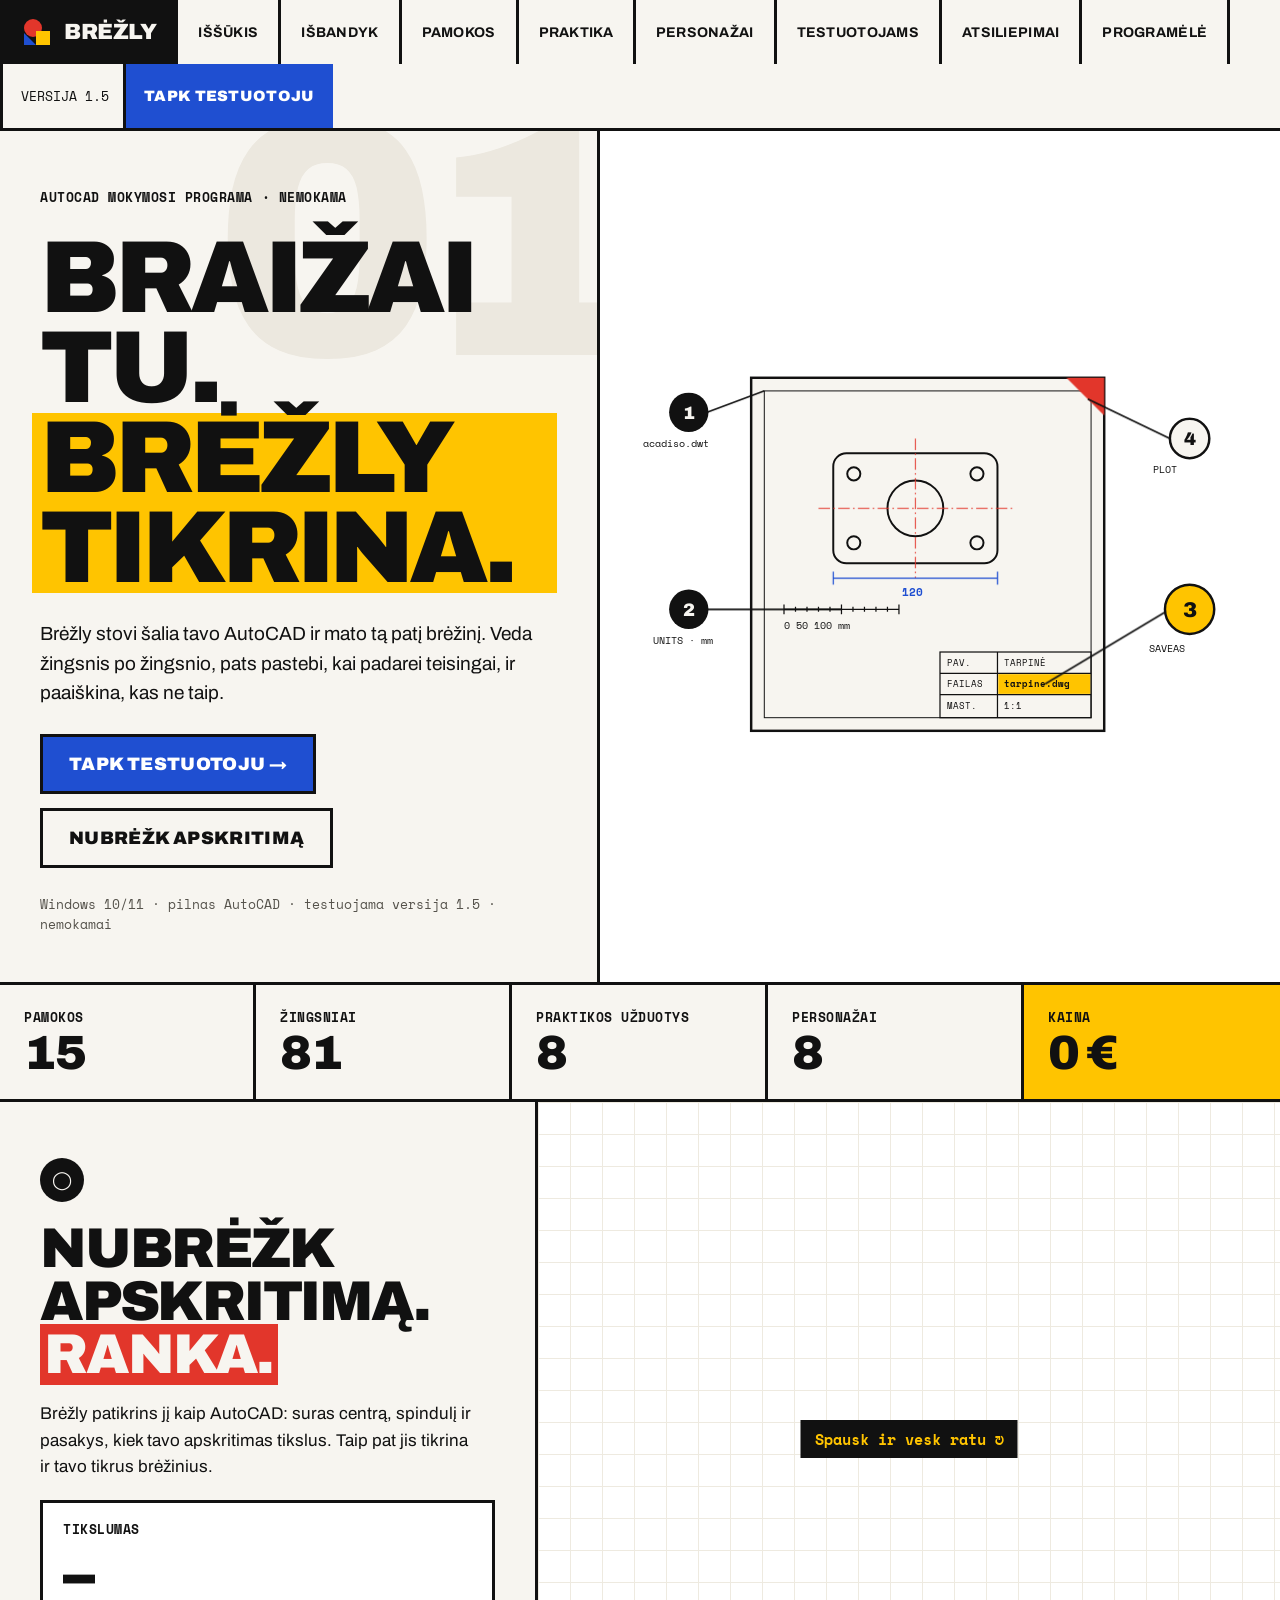
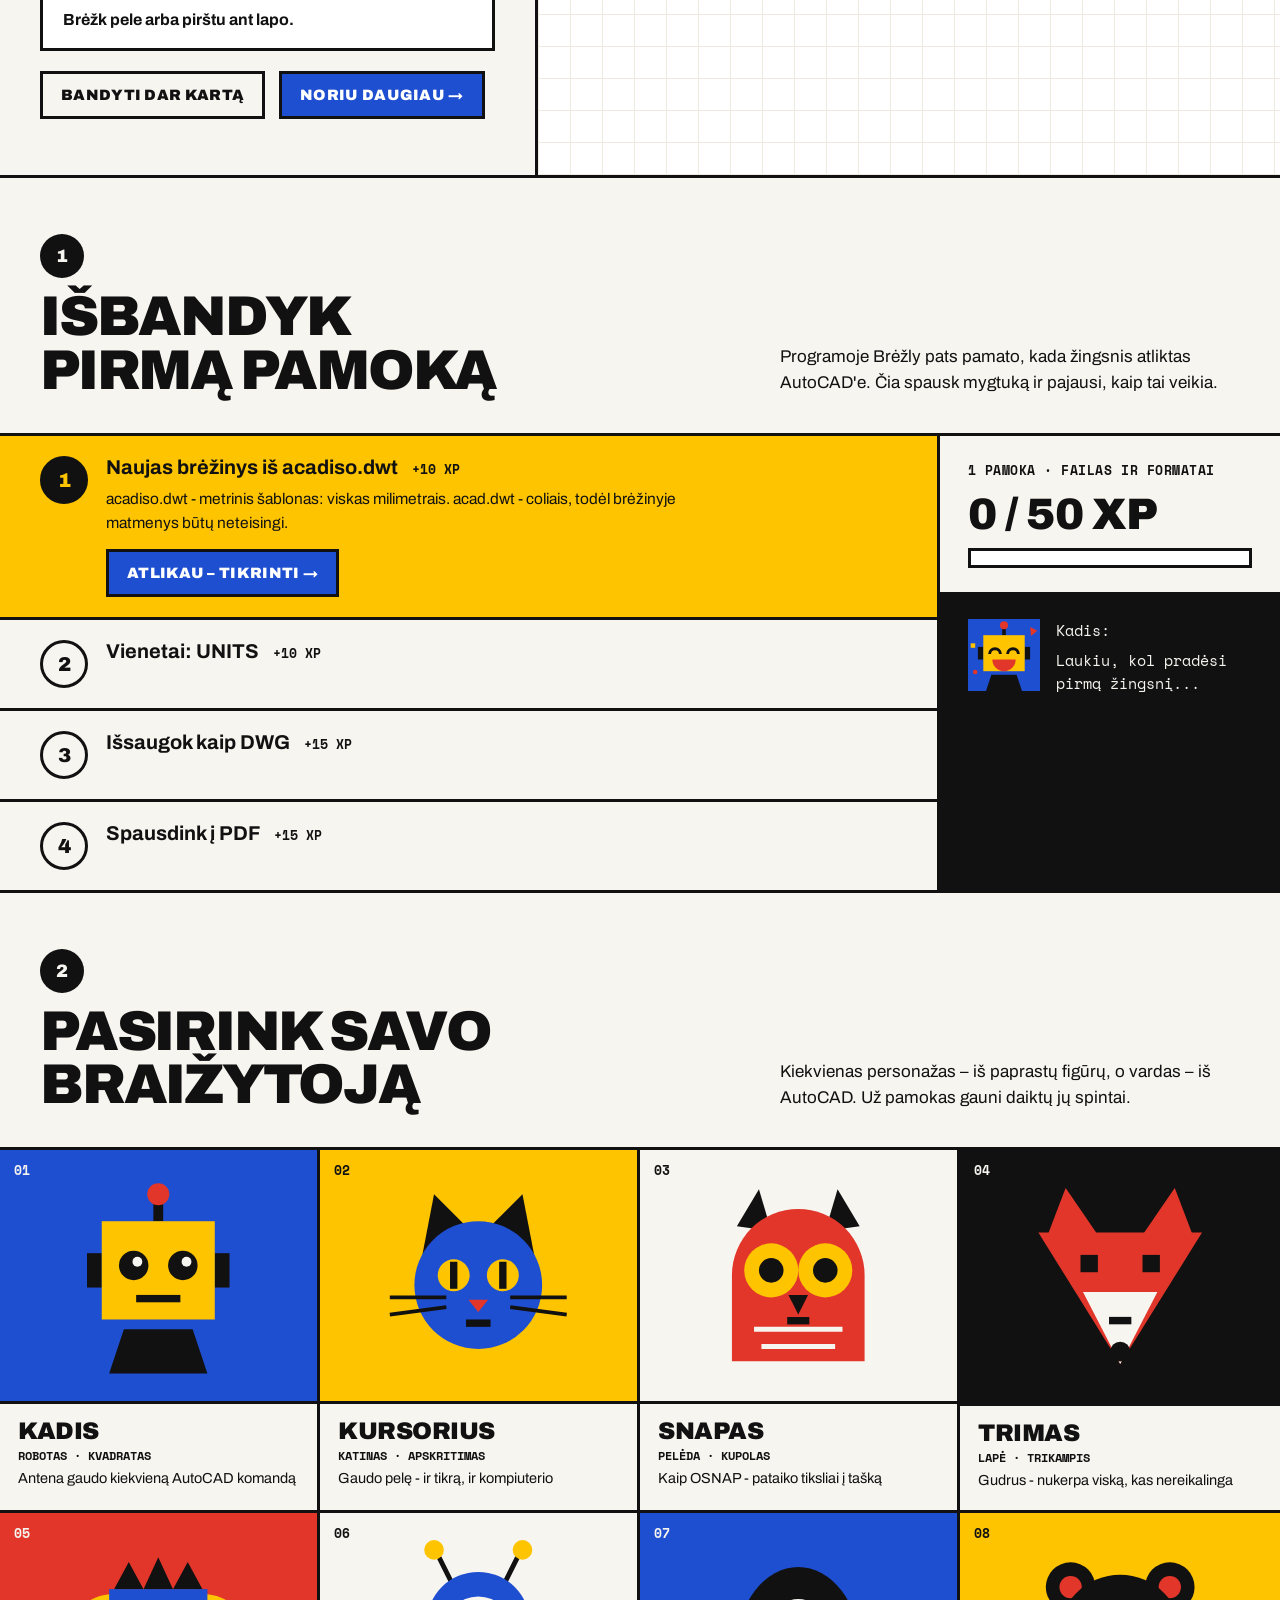
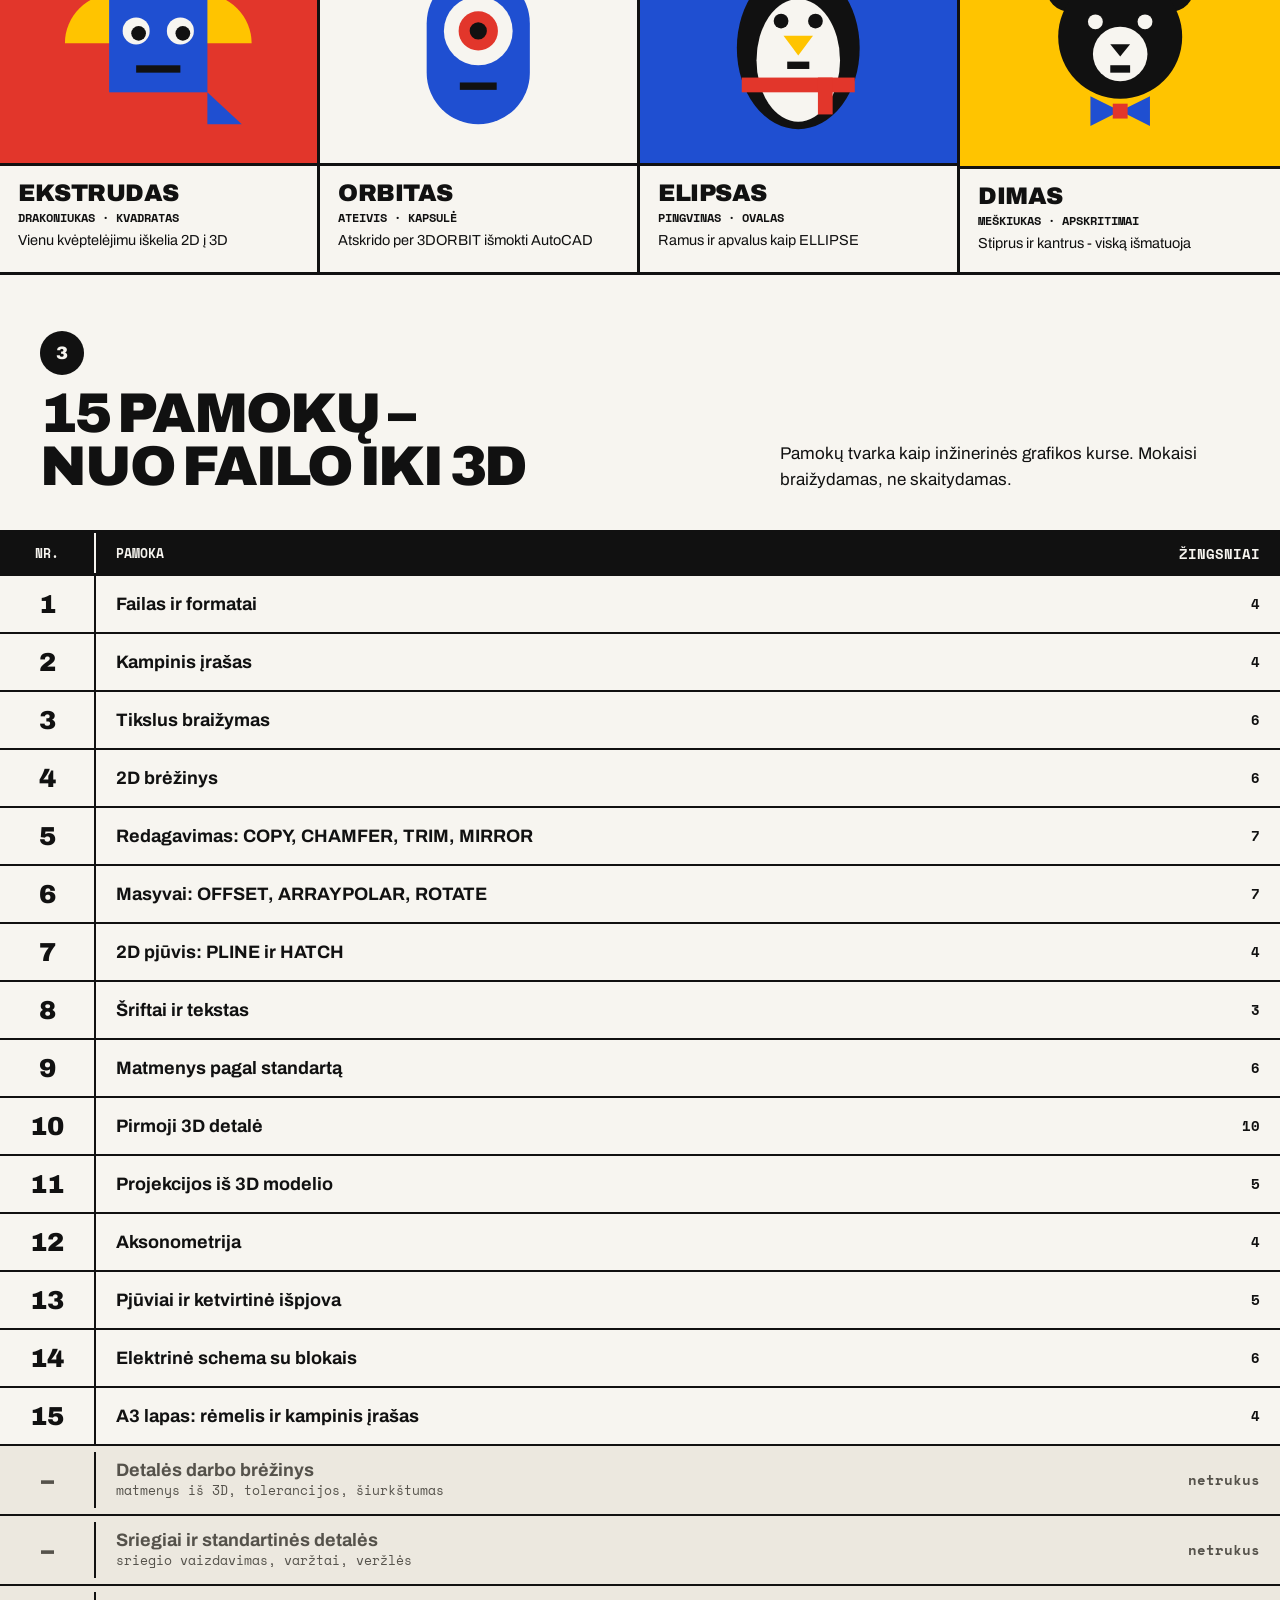
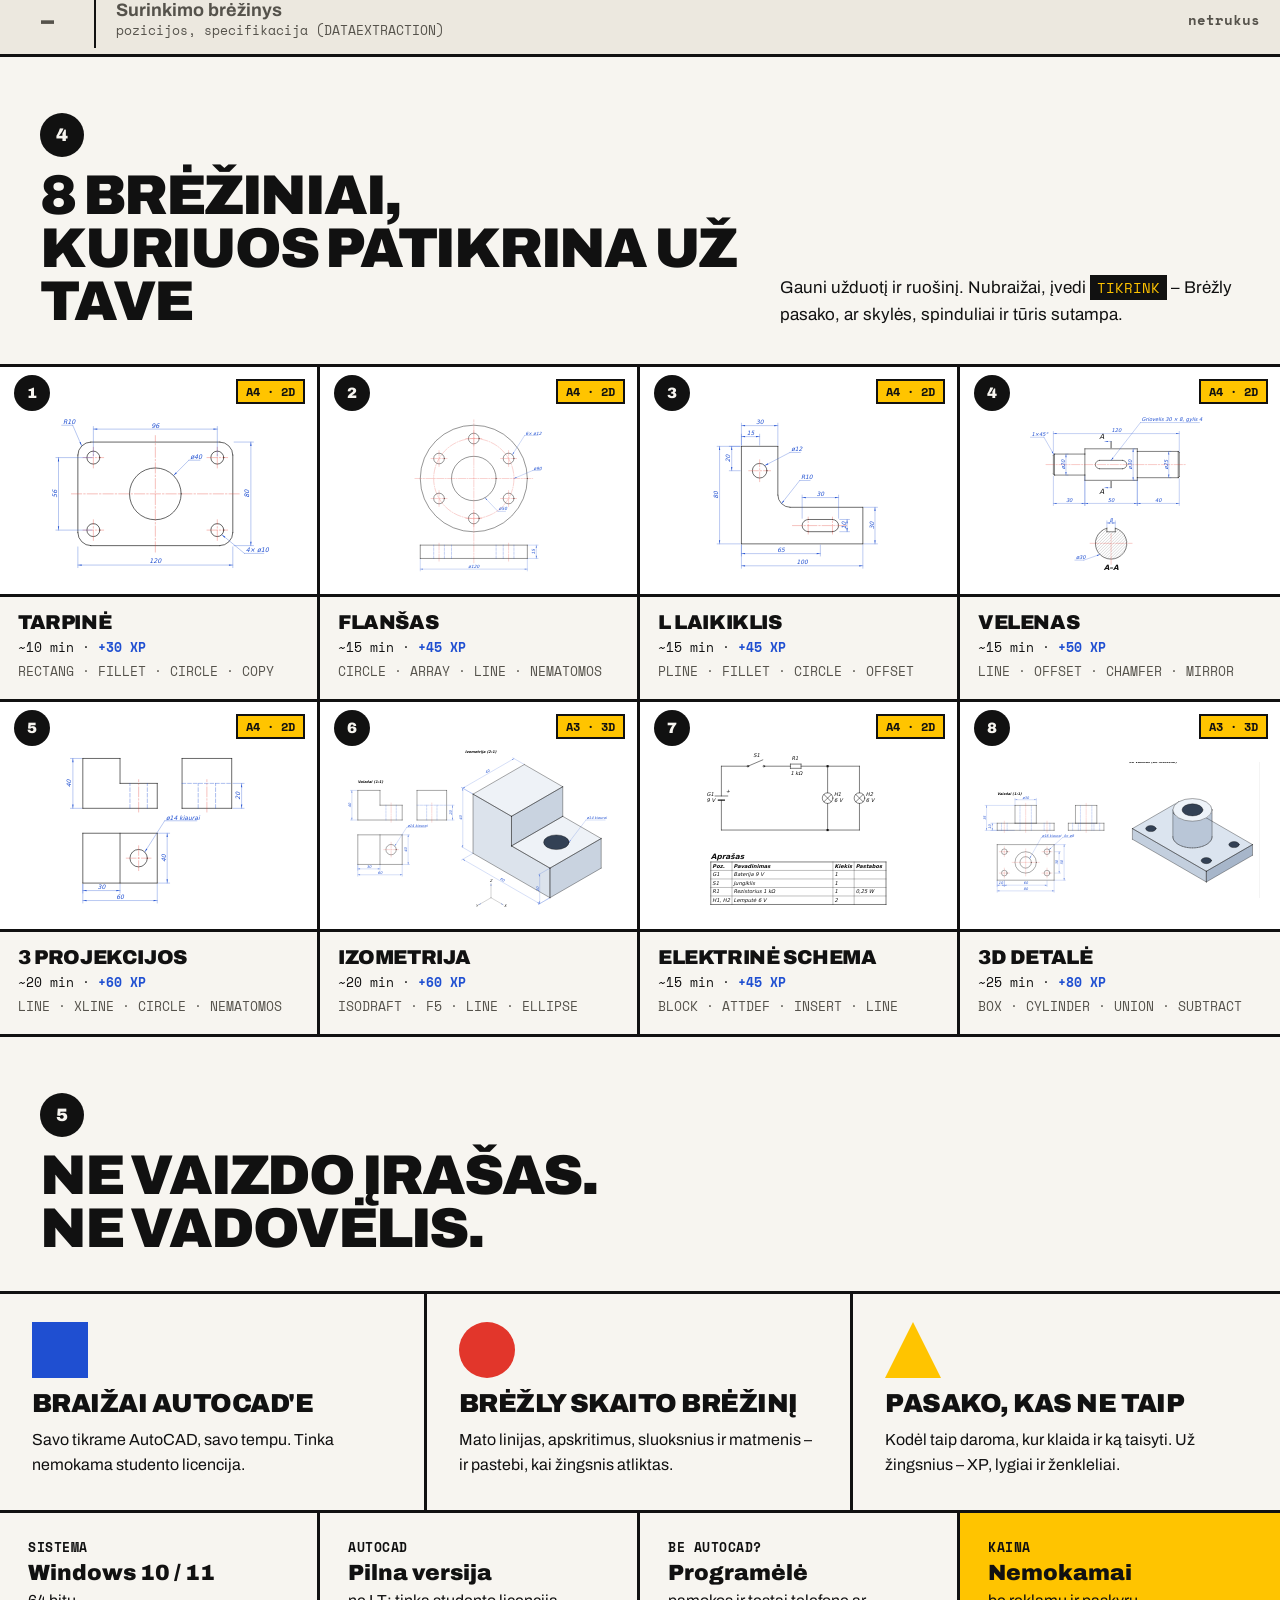
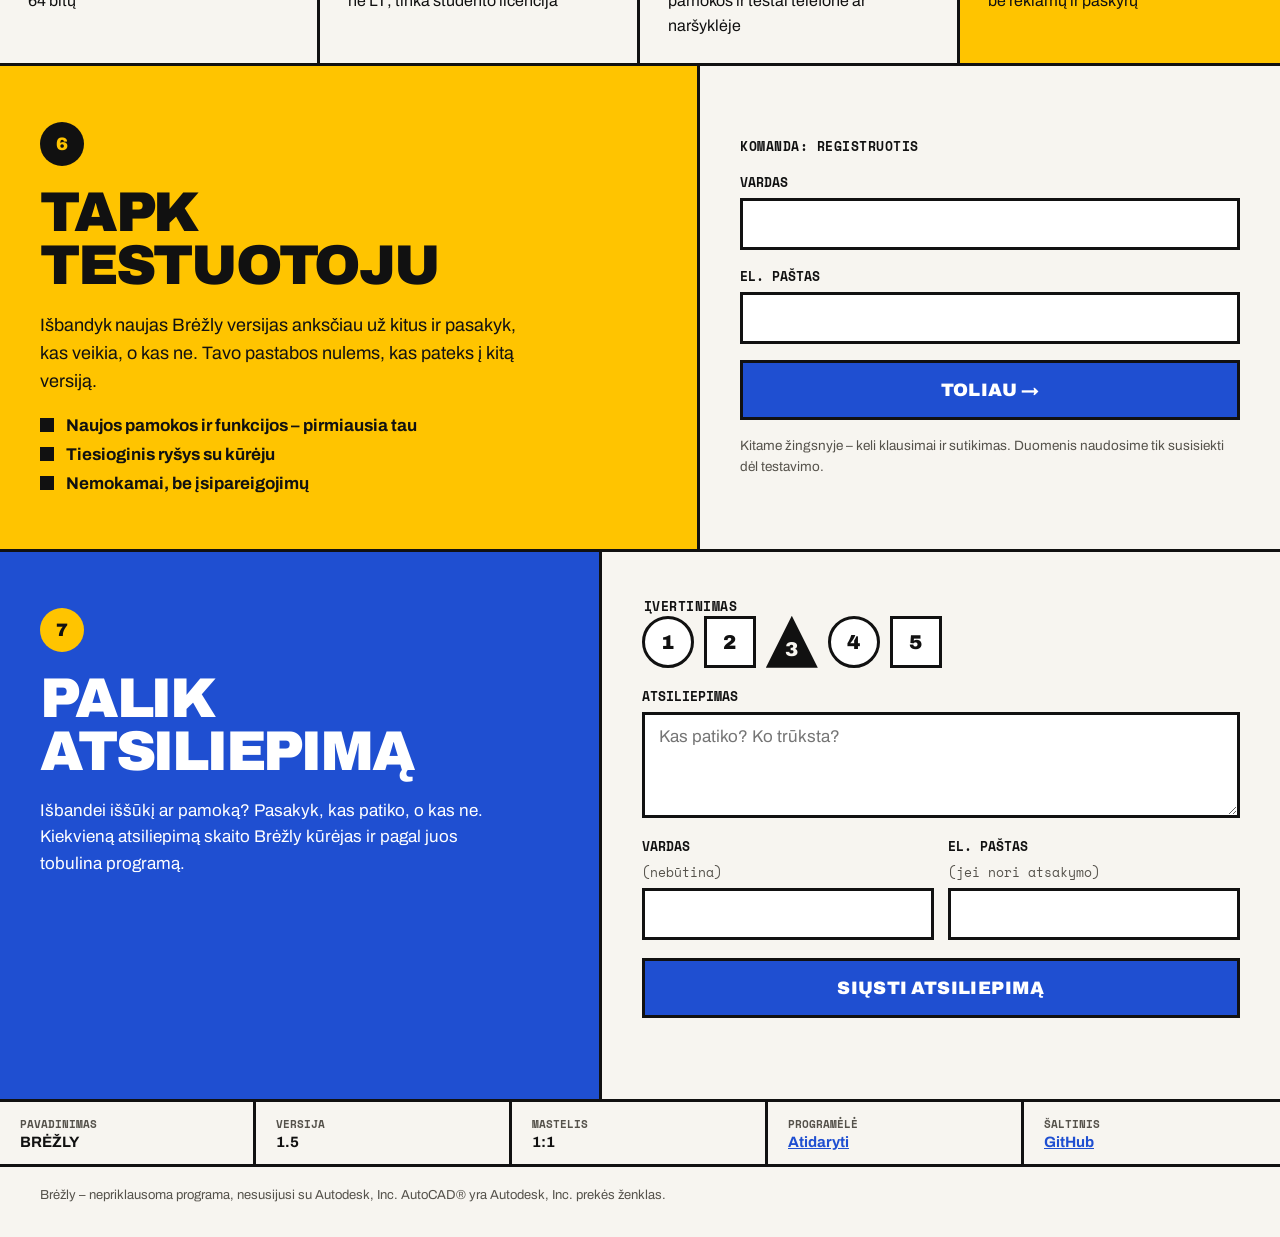
==== commit dfae29de: "Svetainė ir programėlė iš a2bb120c47bc01982a090283f932ae3a5a52d2da a2bb120c47bc01982a090283f932ae3a5" ====
--- a/index.html
+++ b/index.html
@@ -308,7 +308,7 @@
   </nav>
   <span class="tarpas"></span>
   <div class="desine">
-    <span class="mono">VERSIJA 1.4</span>
+    <span class="mono">VERSIJA 1.5</span>
     <a class="mygt mazas" href="#testuotojai">Tapk testuotoju</a>
   </div>
 </header>
@@ -325,7 +325,7 @@
           <a class="mygt" href="#testuotojai">Tapk testuotoju →</a>
           <a class="mygt baltas" href="#issukis">Nubrėžk apskritimą</a>
         </div>
-        <p class="failo-info">Windows 10/11 · pilnas AutoCAD · testuojama versija 1.4 · nemokamai</p>
+        <p class="failo-info">Windows 10/11 · pilnas AutoCAD · testuojama versija 1.5 · nemokamai</p>
       </div>
 
       <div class="lapas">
@@ -570,7 +570,7 @@
   <div class="plotis">
     <div class="irasas">
       <div><small>Pavadinimas</small><span>BRĖŽLY</span></div>
-      <div><small>Versija</small><span>1.4</span></div>
+      <div><small>Versija</small><span>1.5</span></div>
       <div><small>Mastelis</small><span>1:1</span></div>
       <div><small>Programėlė</small><a href="programele/">Atidaryti</a></div>
       <div><small>Šaltinis</small><a href="https://github.com/vilkavaitkaitis-ui/Brezly">GitHub</a></div>
@@ -673,7 +673,7 @@
 })();
 
 /* ===== Atsiliepimai -> el. laiškas per FormSubmit ===== */
-const SIUSTI = "Vilkavaitkaitis@gmail.com";
+const SIUSTI = "brezlytool@gmail.com";
 (function () {
   const f = document.getElementById("atsilForma"); if (!f) return;
   const kl = document.getElementById("atsilKlaida"), btn = document.getElementById("atsilSiusti");
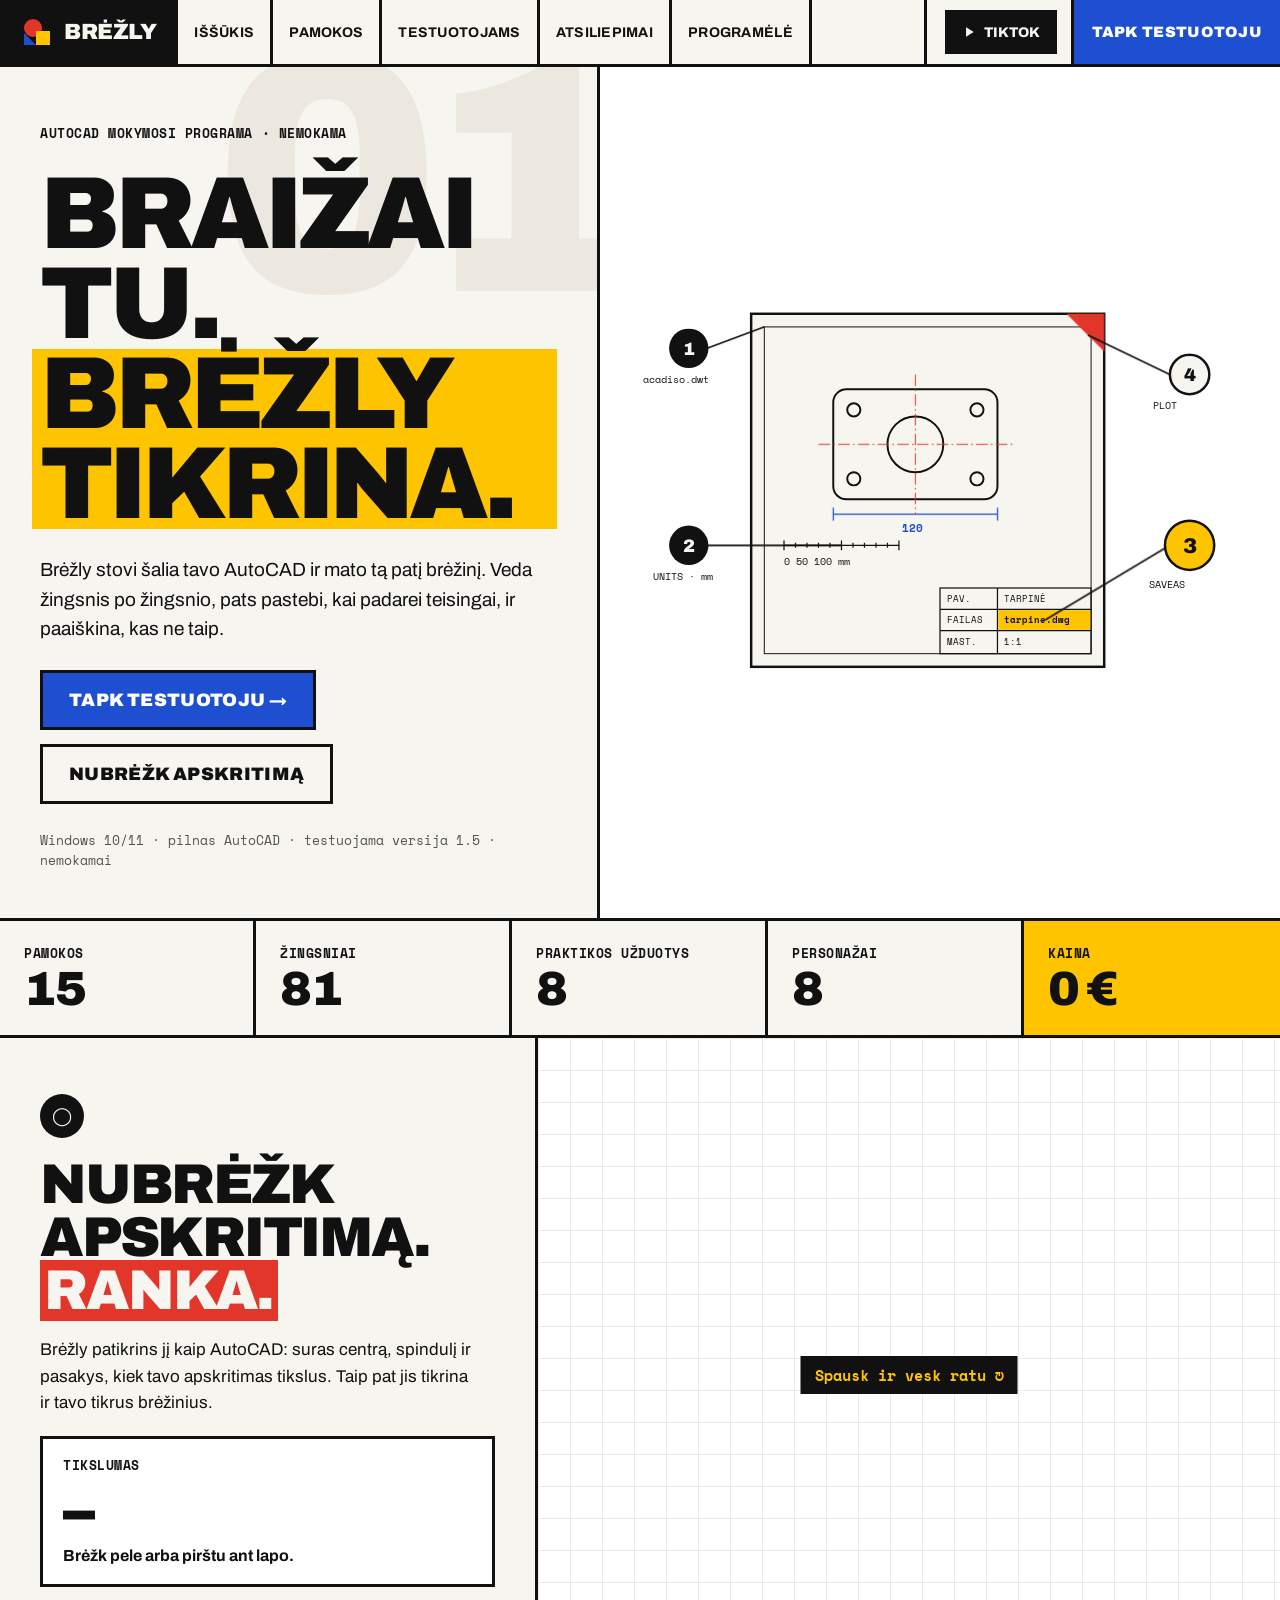
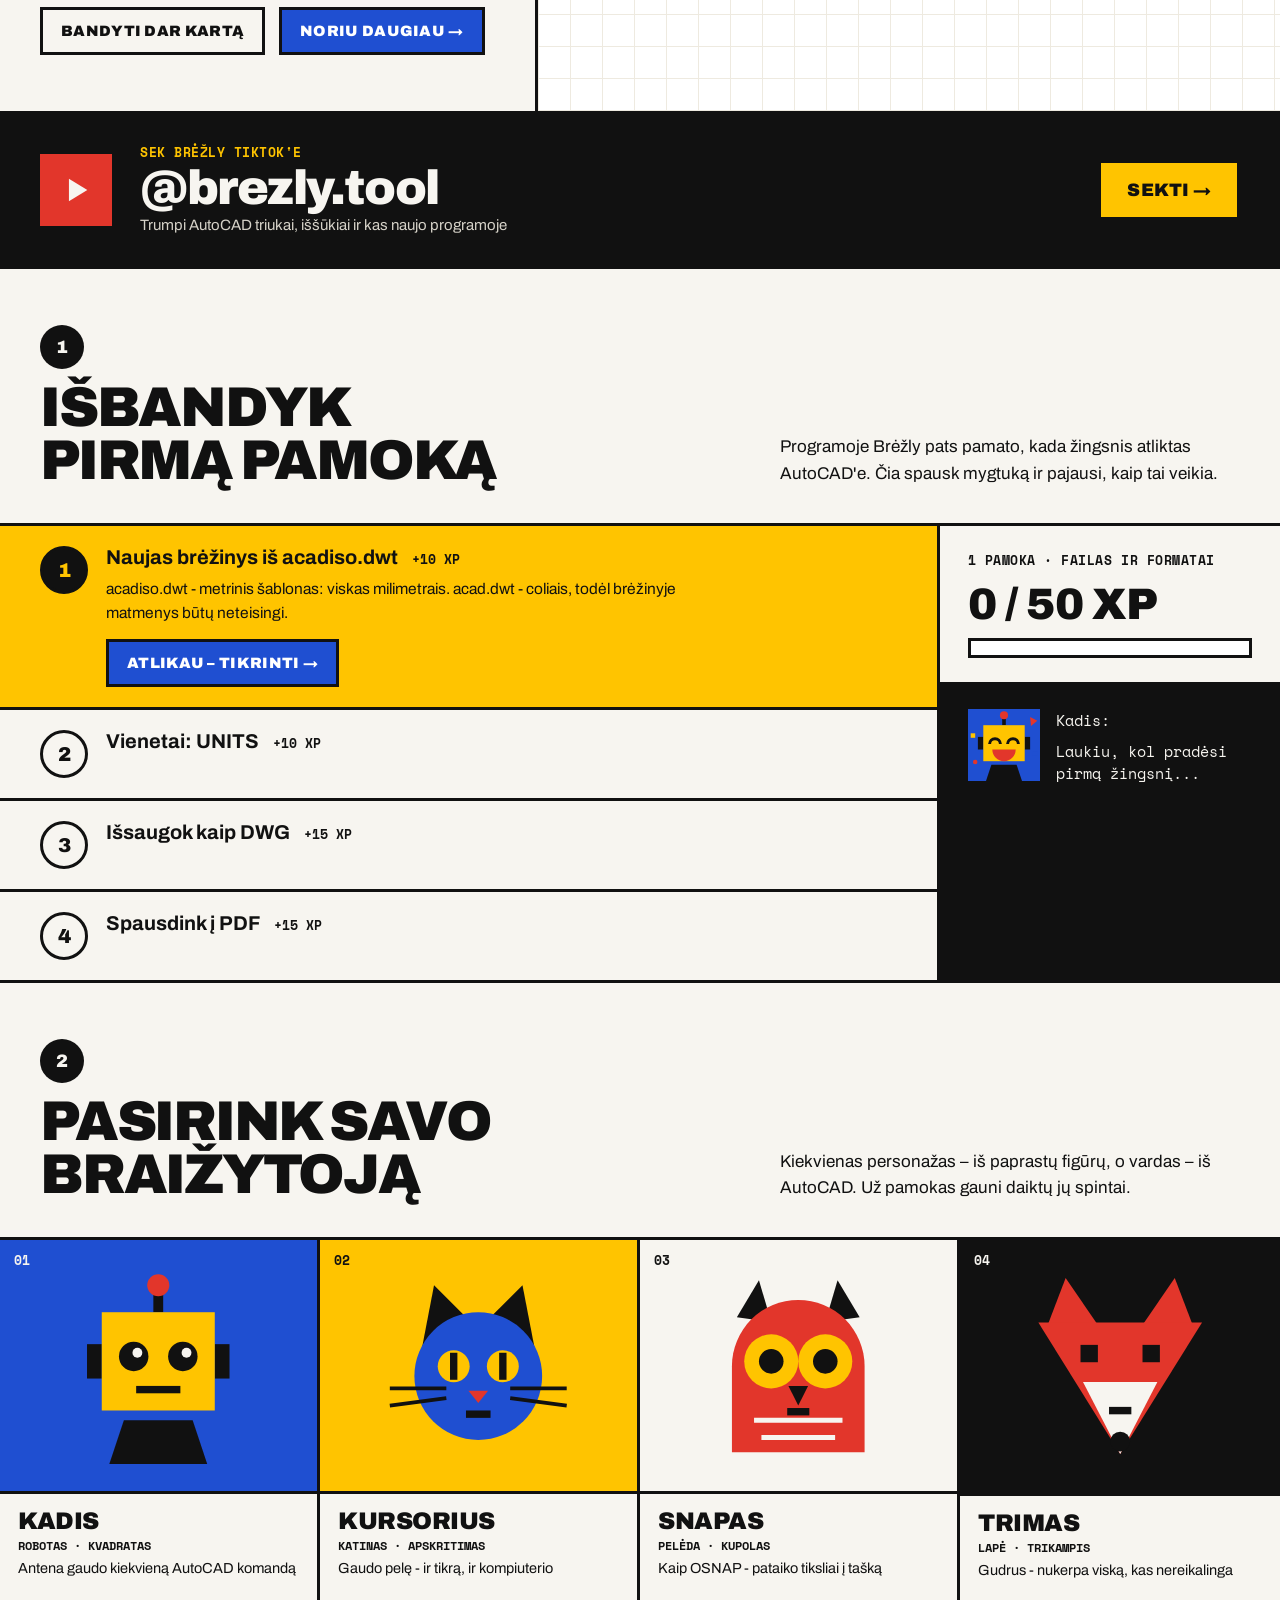
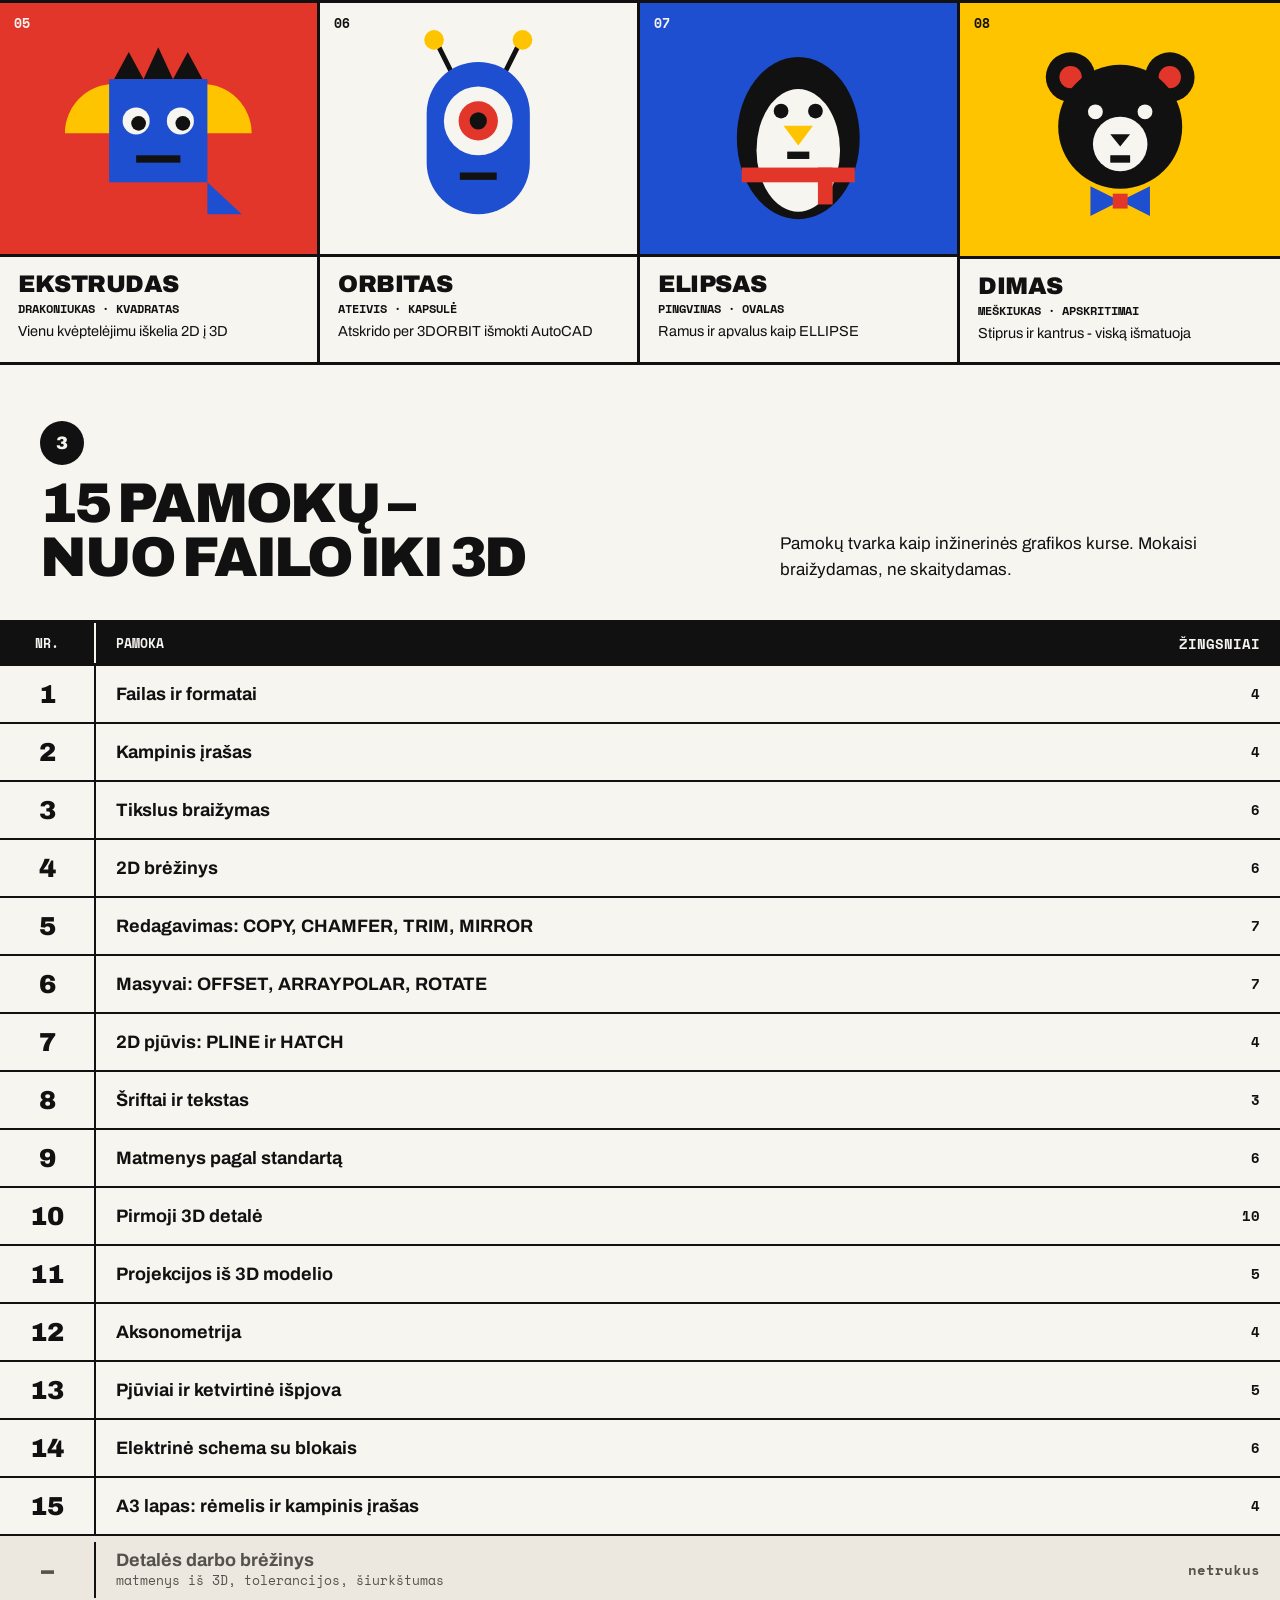
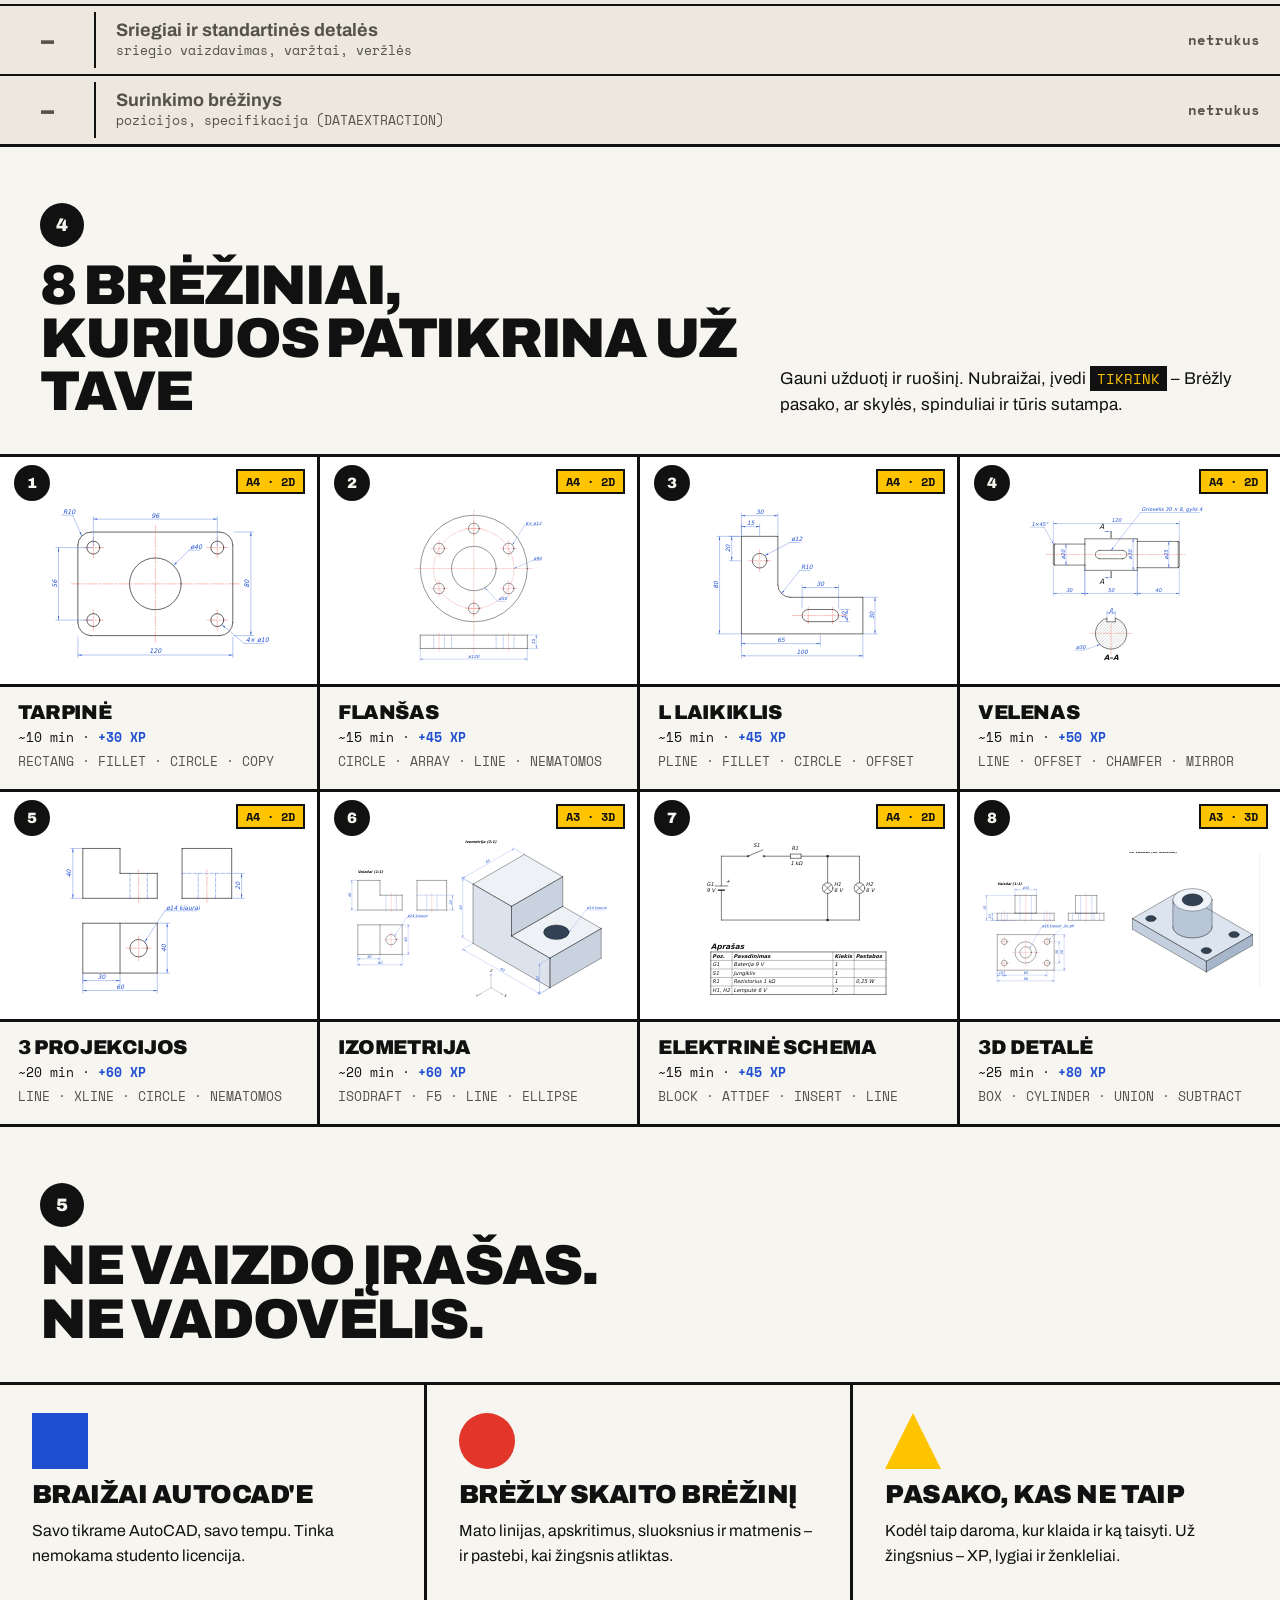
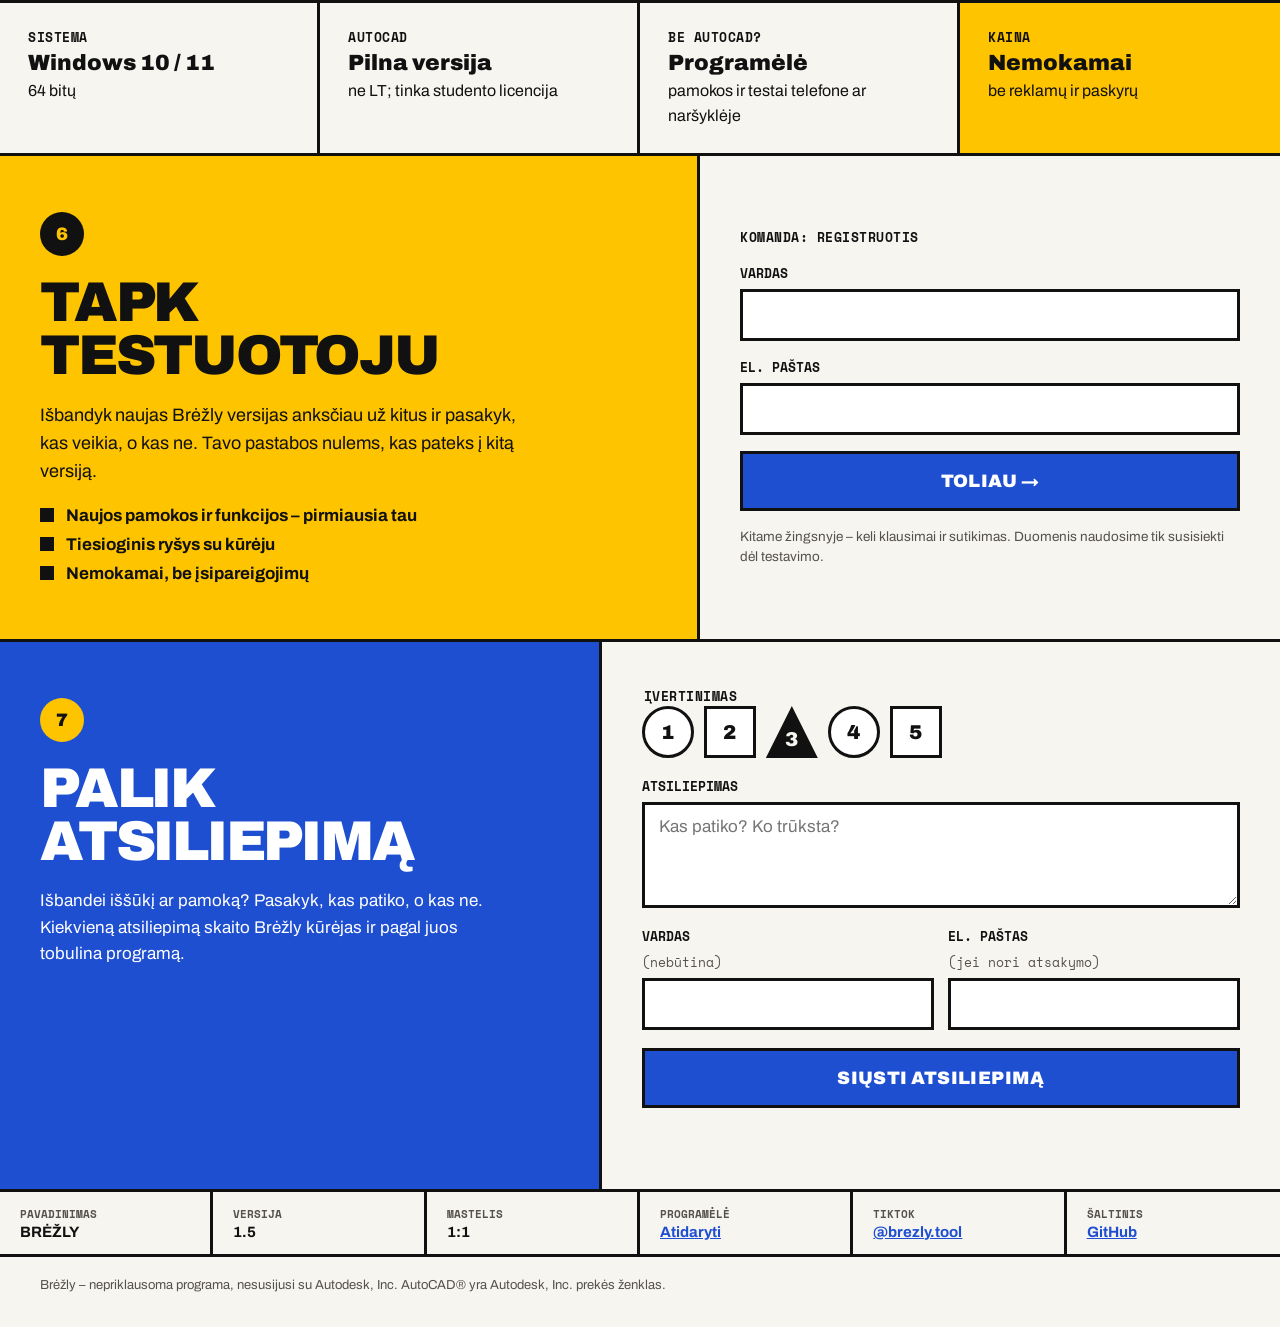
==== commit 438b9e72: "Svetainė ir programėlė iš 4a5d4462e3d22bf1ebf105eae9d73b19410a2df3 4a5d4462e3d22bf1ebf105eae9d73b194" ====
--- a/index.html
+++ b/index.html
@@ -42,8 +42,10 @@
 .logo{display:flex;align-items:center;gap:12px;padding:0 22px;min-height:64px;background:var(--juoda);color:var(--popierius);text-decoration:none;font:900 22px var(--font);letter-spacing:-.02em}
 .logo:hover{color:var(--popierius)}
 .virsus nav{display:flex;flex-wrap:wrap}
-.virsus nav a{display:flex;align-items:center;padding:0 20px;min-height:64px;border-right:var(--l);color:var(--juoda);text-decoration:none;font:700 14px var(--font);text-transform:uppercase;letter-spacing:.02em}
+.virsus nav a{display:flex;align-items:center;padding:0 16px;min-height:64px;border-right:var(--l);color:var(--juoda);text-decoration:none;font:700 14px var(--font);text-transform:uppercase;letter-spacing:.02em}
 .virsus nav a:hover{background:var(--geltona)}
+@media (max-width:1420px){.virsus nav a[href="#praktika"],.virsus nav a[href="#personazai"]{display:none}}
+@media (max-width:1120px){.virsus nav a[href="#atsiliepimai"],.virsus nav a[href="programele/"]{display:none}}
 .tarpas{flex:1}
 .virsus .desine{display:flex;align-items:center;gap:14px;padding:0 0 0 18px;border-left:var(--l)}
 .virsus .desine .mono{font-size:13px}
@@ -237,6 +239,22 @@
 .atsil-aciu b{font:900 28px var(--font)}
 .atsil-forma [hidden]{display:none!important}
 
+/* TikTok */
+.tt-meniu{display:flex;align-items:center;gap:8px;min-height:44px;padding:0 14px;border:var(--l);background:var(--juoda);color:var(--popierius);text-decoration:none;font:800 14px var(--font);text-transform:uppercase}
+.tt-meniu:hover{background:var(--raudona);color:var(--popierius)}
+.tt-meniu svg{width:14px;height:14px}
+.tiktok{background:var(--juoda)}
+.tt-juosta{display:flex;flex-wrap:wrap;align-items:center;gap:20px 28px;padding:28px 40px;color:var(--popierius);text-decoration:none}
+.tt-juosta:hover{color:var(--popierius)}
+.tt-juosta:hover .tt-mygt{transform:translate(-3px,-3px);box-shadow:6px 6px 0 var(--raudona)}
+.tt-zenklas{width:72px;height:72px;flex-shrink:0;background:var(--raudona);display:flex;align-items:center;justify-content:center;color:var(--popierius)}
+.tt-zenklas svg{width:34px;height:34px}
+.tt-tekstas{flex:1 1 300px;display:flex;flex-direction:column;gap:2px}
+.tt-tekstas .zyme{color:var(--geltona)}
+.tt-tekstas b{font:900 clamp(30px,4.5vw,48px)/1 var(--font);letter-spacing:-.03em}
+.tt-tekstas small{font-size:15px;color:#d6d2c8}
+.tt-mygt{pointer-events:none}
+
 /* apačia */
 footer{background:var(--popierius)}
 .irasas{display:grid;grid-template-columns:repeat(auto-fit,minmax(170px,1fr));border-bottom:var(--l)}
@@ -259,6 +277,8 @@
 @media (max-width:760px){
   .virsus nav,.virsus .desine .mono{display:none}
   .virsus .desine{border-left:0;padding:0}
+  .tt-meniu{display:none}
+  .tt-juosta{padding:24px 20px}
   .hero-tekstas{border-right:0;border-bottom:var(--l);padding:36px 20px}
   .lapas{padding:12px}
   .antraste{padding:40px 20px 24px}
@@ -298,7 +318,6 @@
   </a>
   <nav aria-label="Pagrindinis meniu">
     <a href="#issukis">Iššūkis</a>
-    <a href="#pamoka">Išbandyk</a>
     <a href="#pamokos">Pamokos</a>
     <a href="#praktika">Praktika</a>
     <a href="#personazai">Personažai</a>
@@ -308,7 +327,7 @@
   </nav>
   <span class="tarpas"></span>
   <div class="desine">
-    <span class="mono">VERSIJA 1.5</span>
+    <a class="tt-meniu" href="https://www.tiktok.com/@brezly.tool" target="_blank" rel="noopener" aria-label="Brėžly TikTok'e: @brezly.tool (atsidaro naujame lange)"><svg viewBox="0 0 24 24" aria-hidden="true"><path d="M7 4 L20 12 L7 20 Z" fill="currentColor"/></svg><span>TikTok</span></a>
     <a class="mygt mazas" href="#testuotojai">Tapk testuotoju</a>
   </div>
 </header>
@@ -394,6 +413,14 @@
     </div>
   </section>
 
+  <section class="tiktok" aria-label="Brėžly TikTok'e">
+    <a class="plotis tt-juosta" href="https://www.tiktok.com/@brezly.tool" target="_blank" rel="noopener">
+      <span class="tt-zenklas" aria-hidden="true"><svg viewBox="0 0 24 24" aria-hidden="true"><path d="M7 4 L20 12 L7 20 Z" fill="currentColor"/></svg></span>
+      <span class="tt-tekstas"><span class="zyme">Sek Brėžly TikTok'e</span><b>@brezly.tool</b><small>Trumpi AutoCAD triukai, iššūkiai ir kas naujo programoje</small></span>
+      <span class="mygt geltonas tt-mygt">Sekti →</span>
+    </a>
+  </section>
+
   <section id="pamoka">
     <div class="plotis">
       <div class="antraste">
@@ -573,6 +600,7 @@
       <div><small>Versija</small><span>1.5</span></div>
       <div><small>Mastelis</small><span>1:1</span></div>
       <div><small>Programėlė</small><a href="programele/">Atidaryti</a></div>
+      <div><small>TikTok</small><a href="https://www.tiktok.com/@brezly.tool" target="_blank" rel="noopener">@brezly.tool</a></div>
       <div><small>Šaltinis</small><a href="https://github.com/vilkavaitkaitis-ui/Brezly">GitHub</a></div>
     </div>
     <p class="teises">Brėžly – nepriklausoma programa, nesusijusi su Autodesk, Inc. AutoCAD® yra Autodesk, Inc. prekės ženklas.</p>
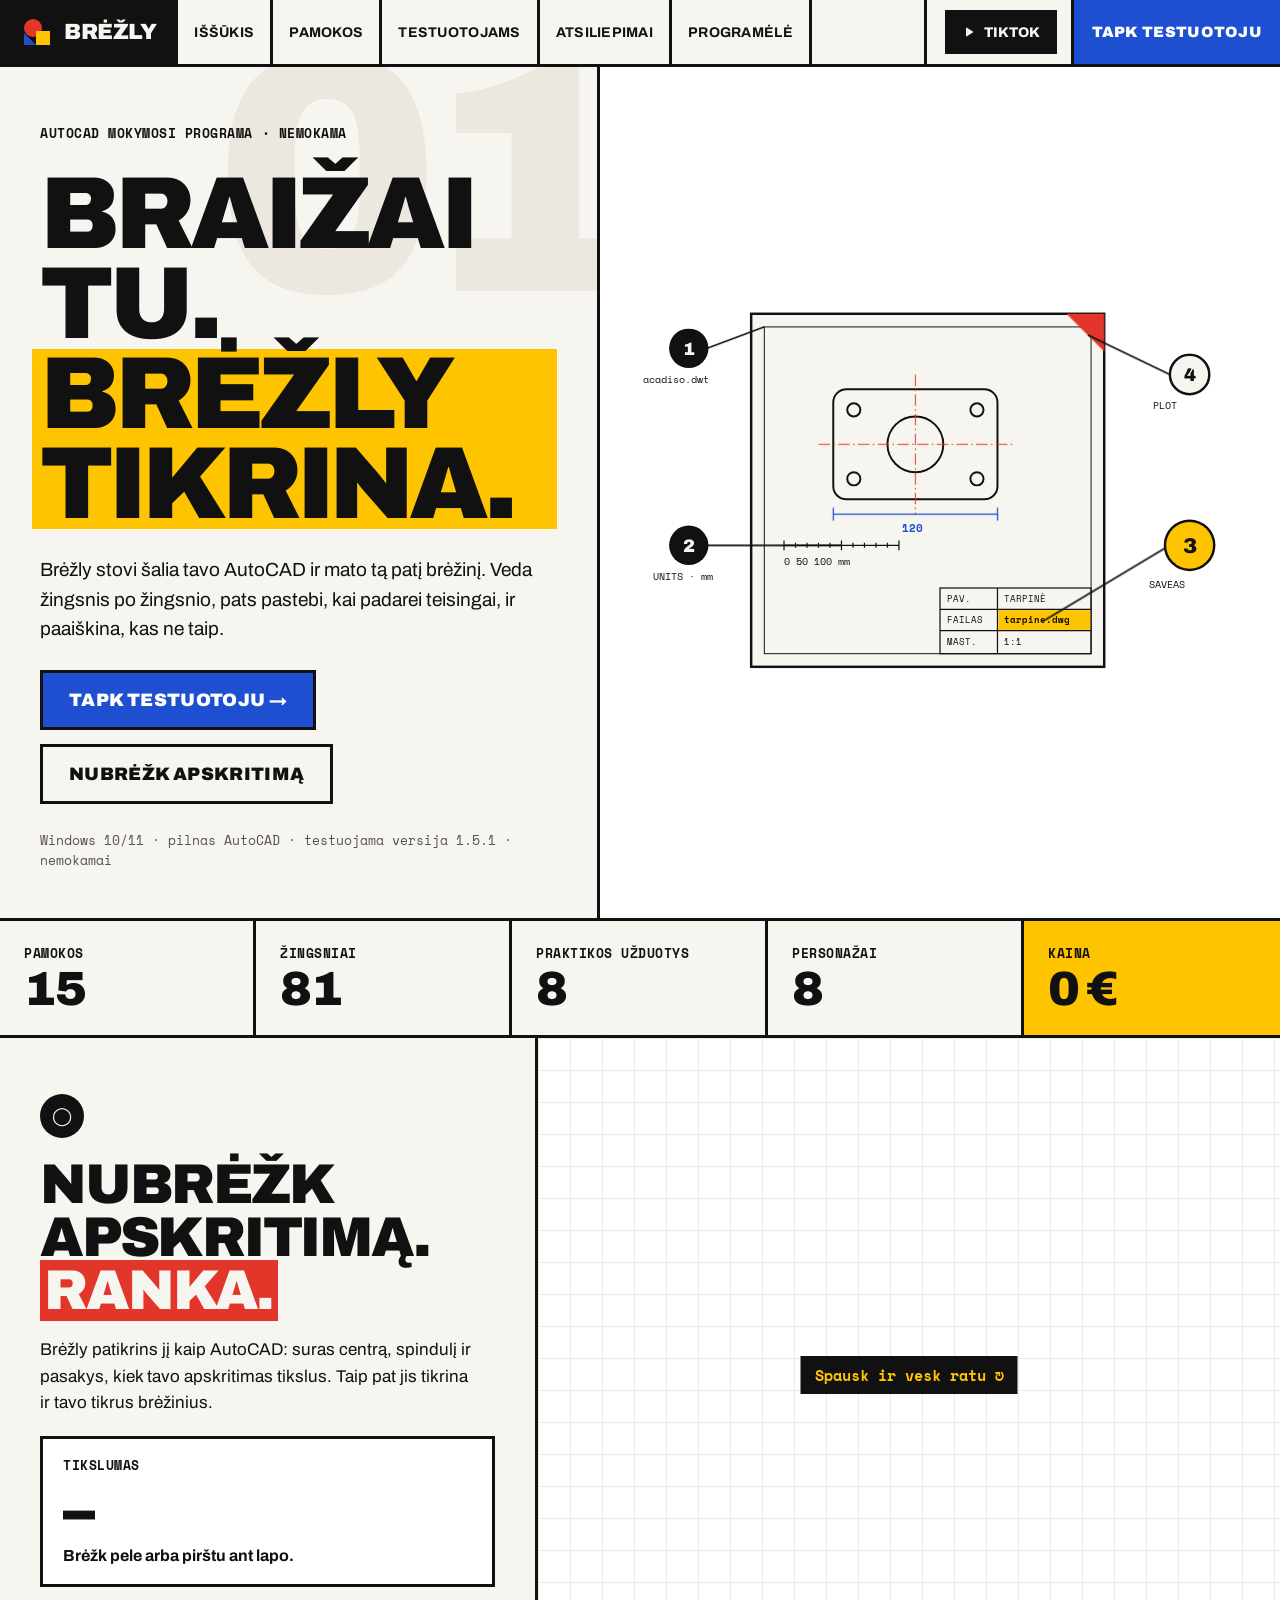
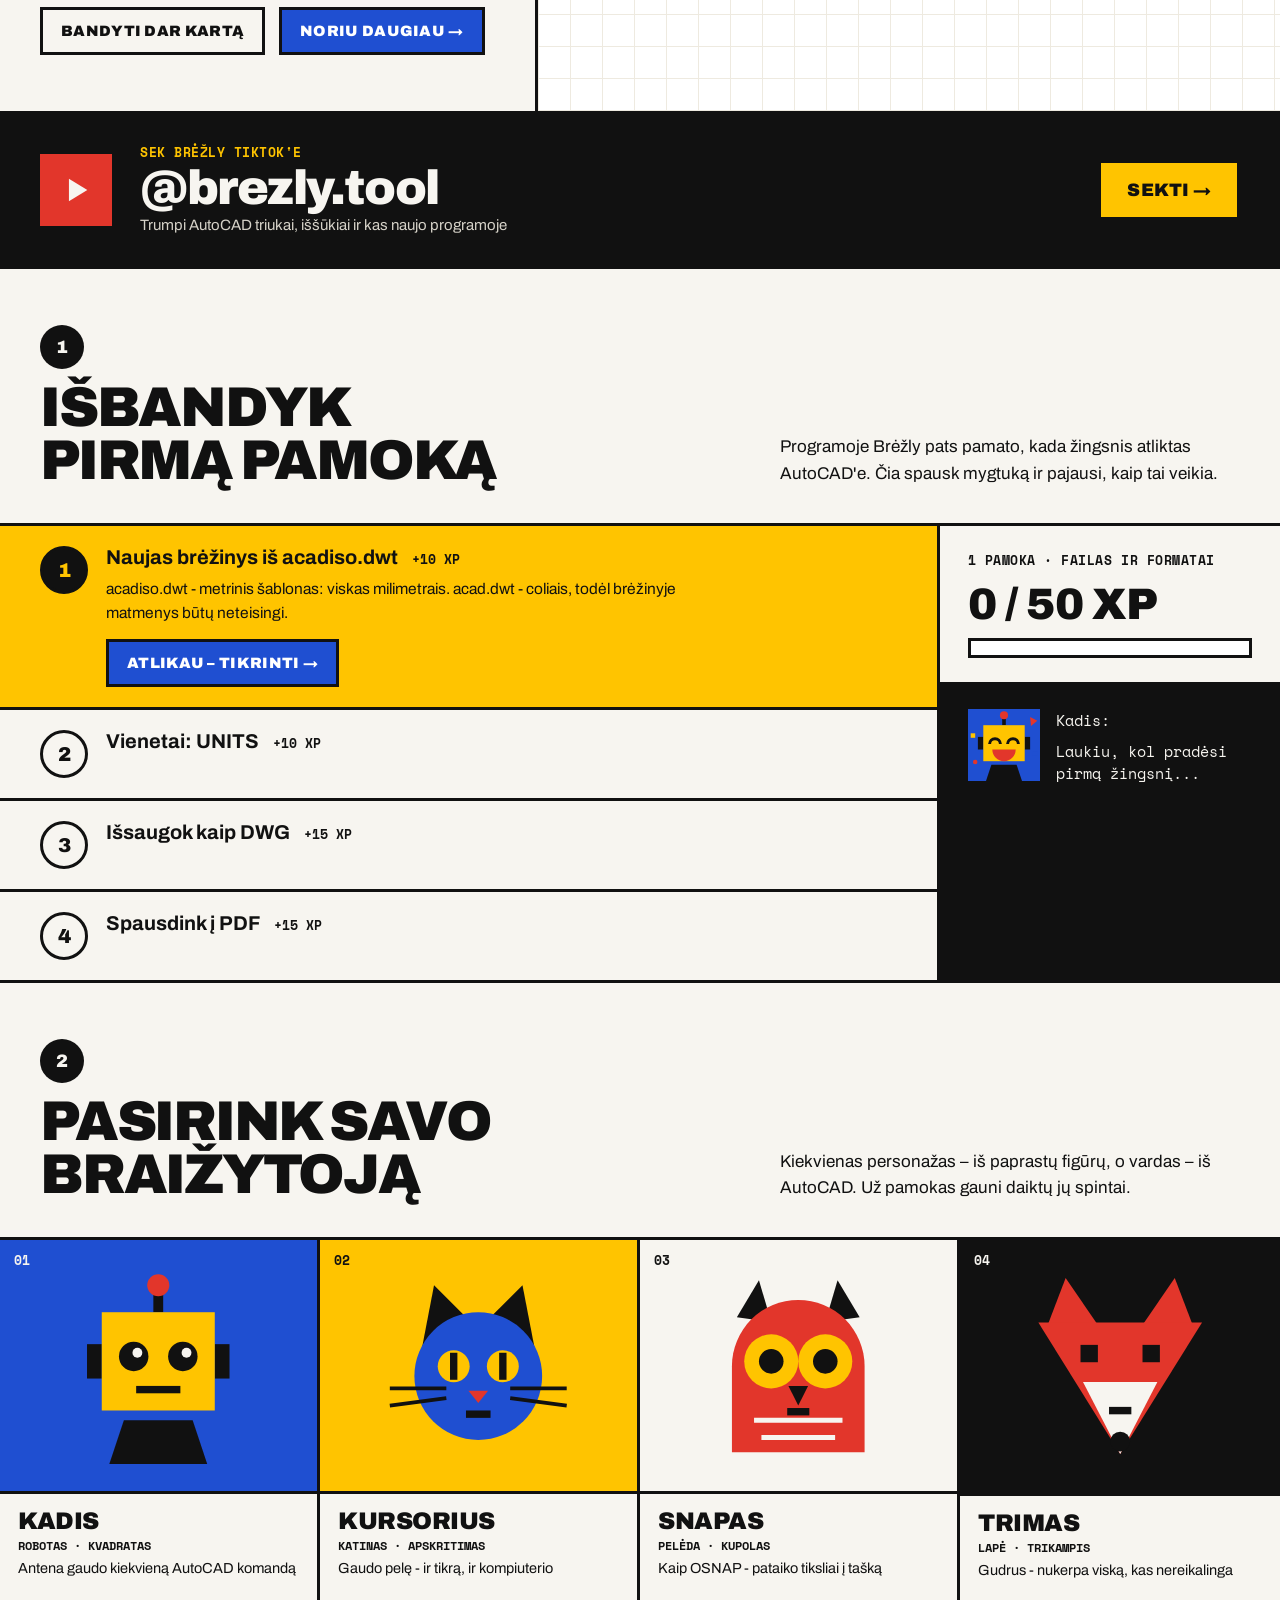
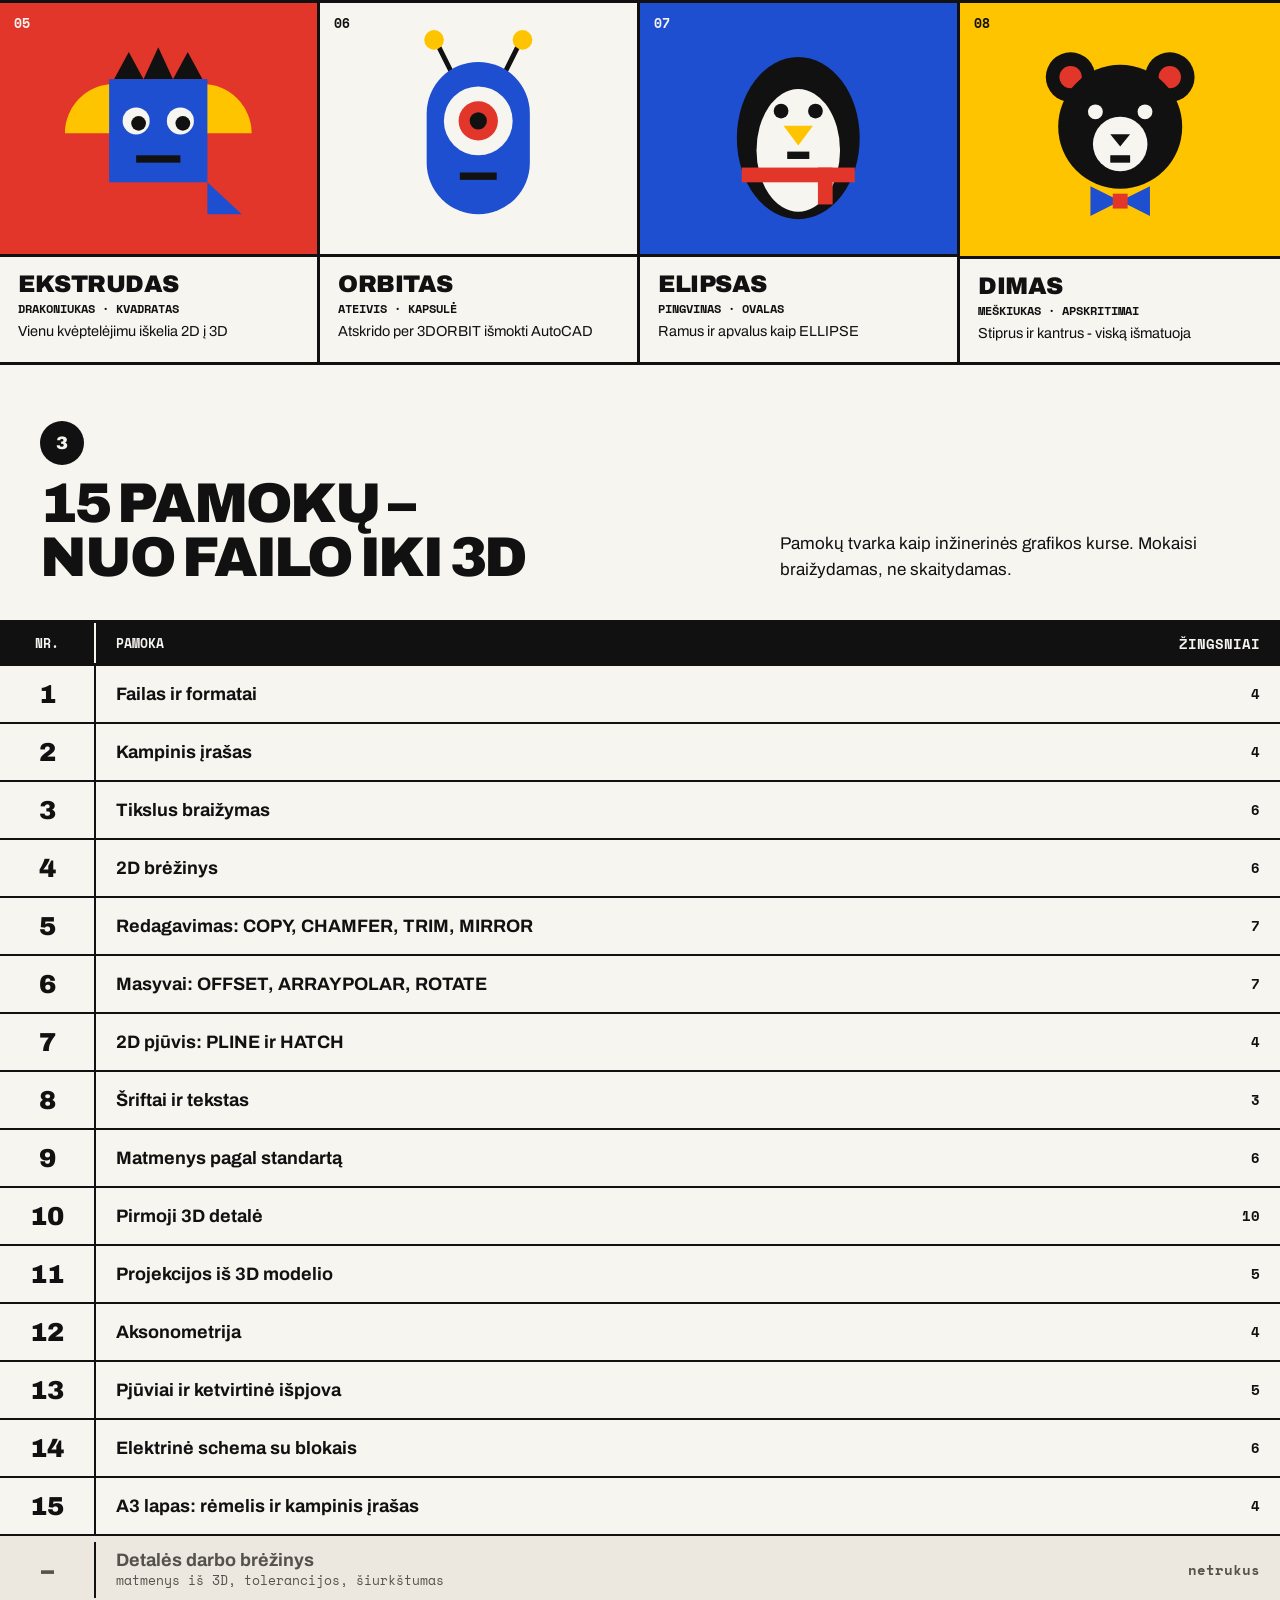
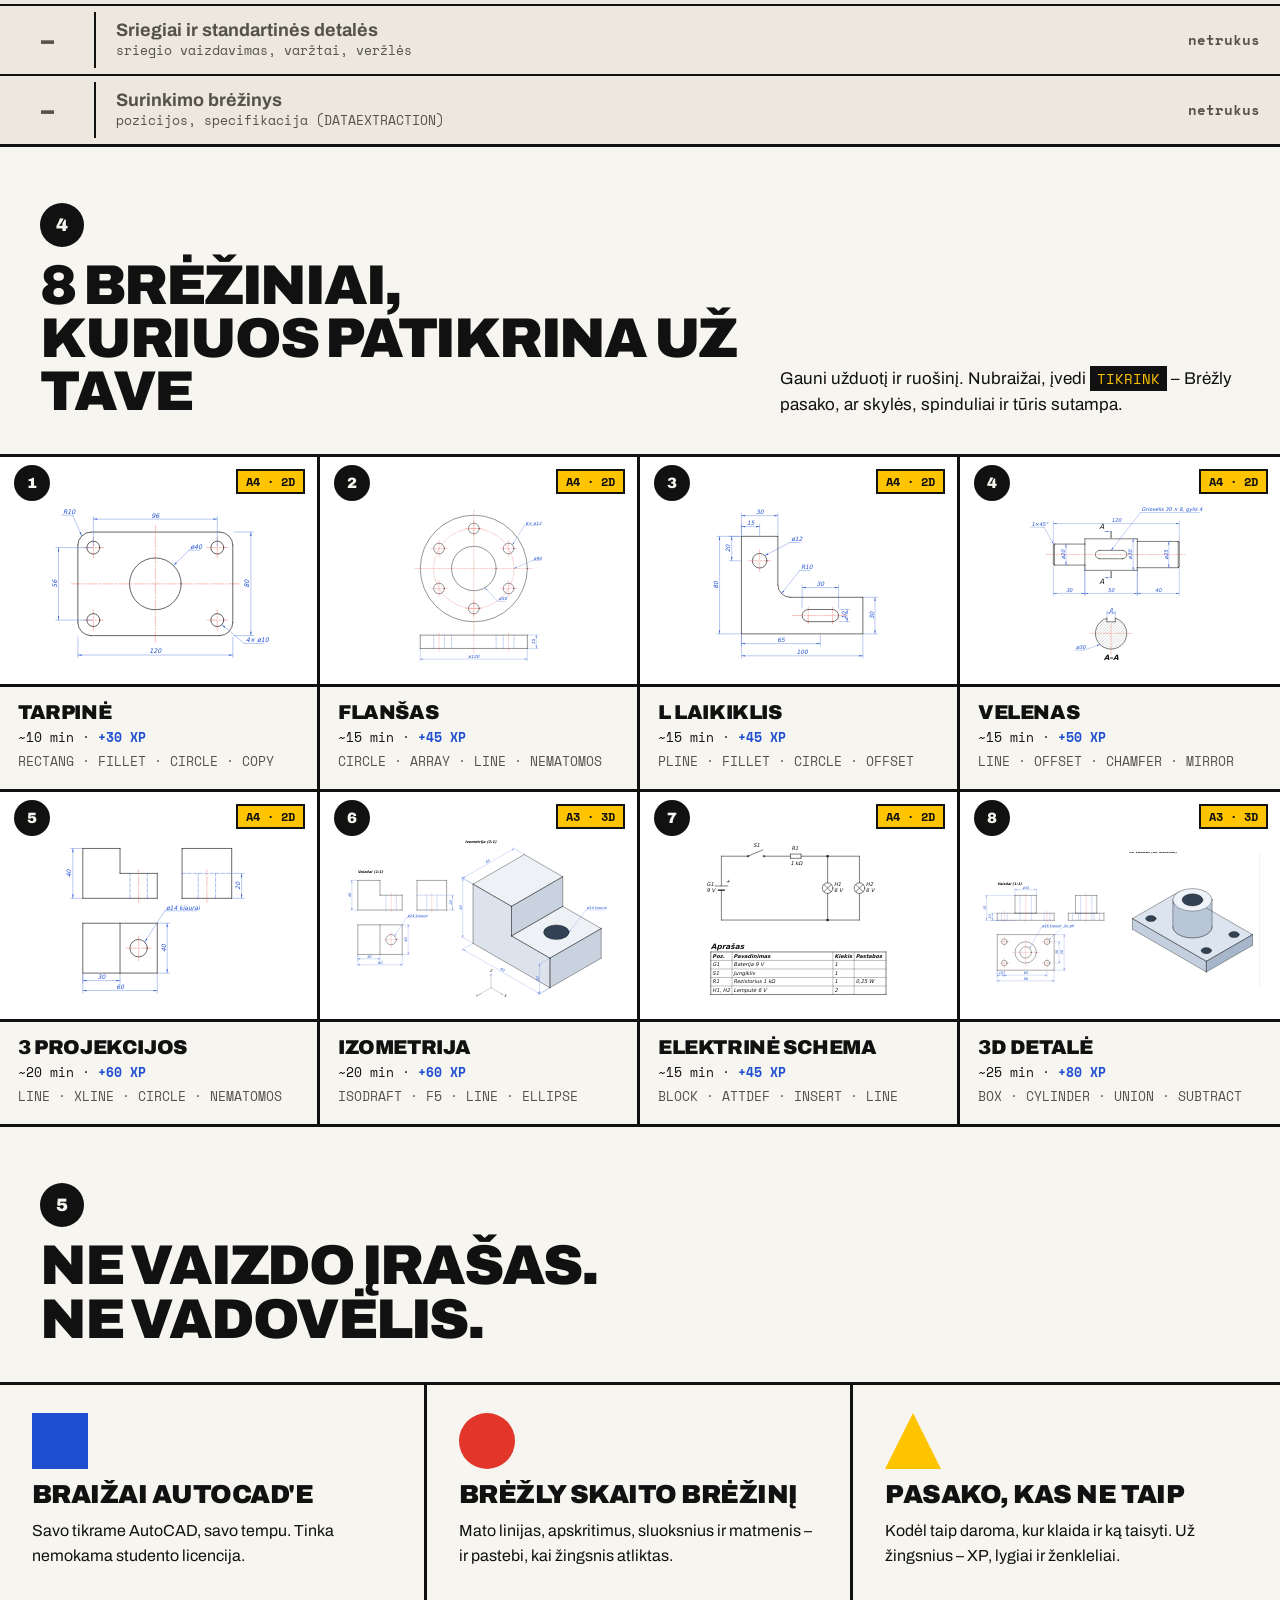
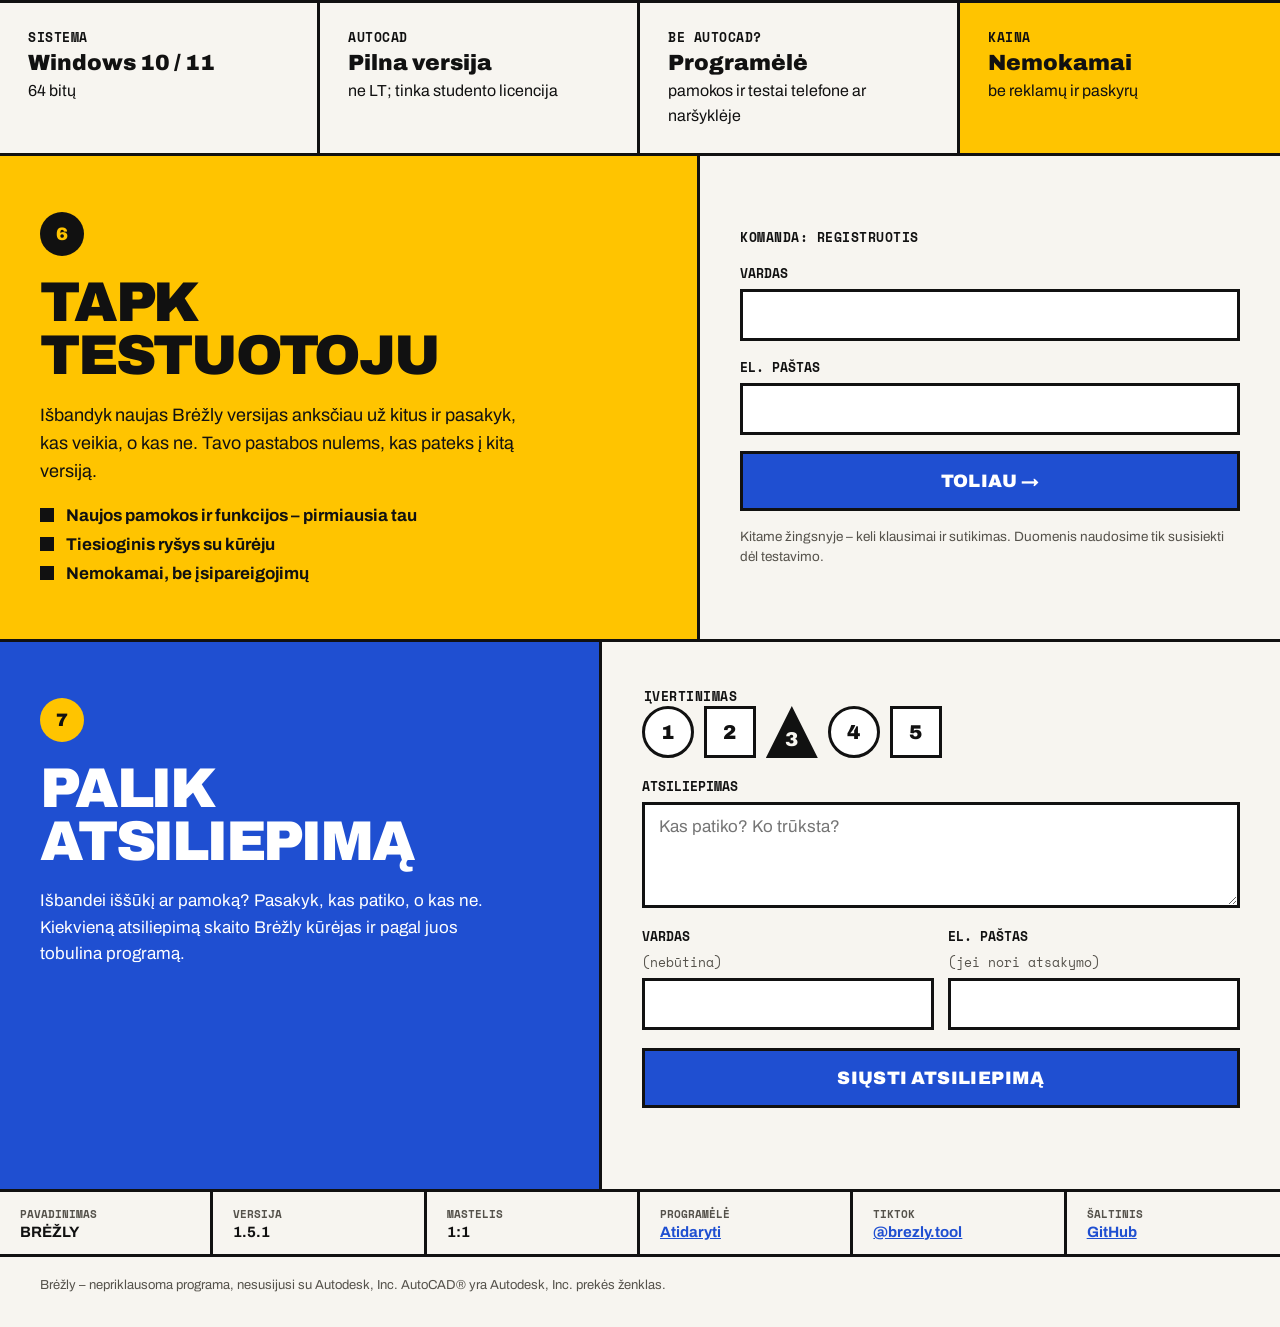
==== commit 6b7c3497: "Svetainė ir programėlė iš d7cbcd82b8c808ba00a65dd92985278268026a7e d7cbcd82b8c808ba00a65dd9298527826" ====
--- a/index.html
+++ b/index.html
@@ -344,7 +344,7 @@
           <a class="mygt" href="#testuotojai">Tapk testuotoju →</a>
           <a class="mygt baltas" href="#issukis">Nubrėžk apskritimą</a>
         </div>
-        <p class="failo-info">Windows 10/11 · pilnas AutoCAD · testuojama versija 1.5 · nemokamai</p>
+        <p class="failo-info">Windows 10/11 · pilnas AutoCAD · testuojama versija 1.5.1 · nemokamai</p>
       </div>
 
       <div class="lapas">
@@ -597,7 +597,7 @@
   <div class="plotis">
     <div class="irasas">
       <div><small>Pavadinimas</small><span>BRĖŽLY</span></div>
-      <div><small>Versija</small><span>1.5</span></div>
+      <div><small>Versija</small><span>1.5.1</span></div>
       <div><small>Mastelis</small><span>1:1</span></div>
       <div><small>Programėlė</small><a href="programele/">Atidaryti</a></div>
       <div><small>TikTok</small><a href="https://www.tiktok.com/@brezly.tool" target="_blank" rel="noopener">@brezly.tool</a></div>
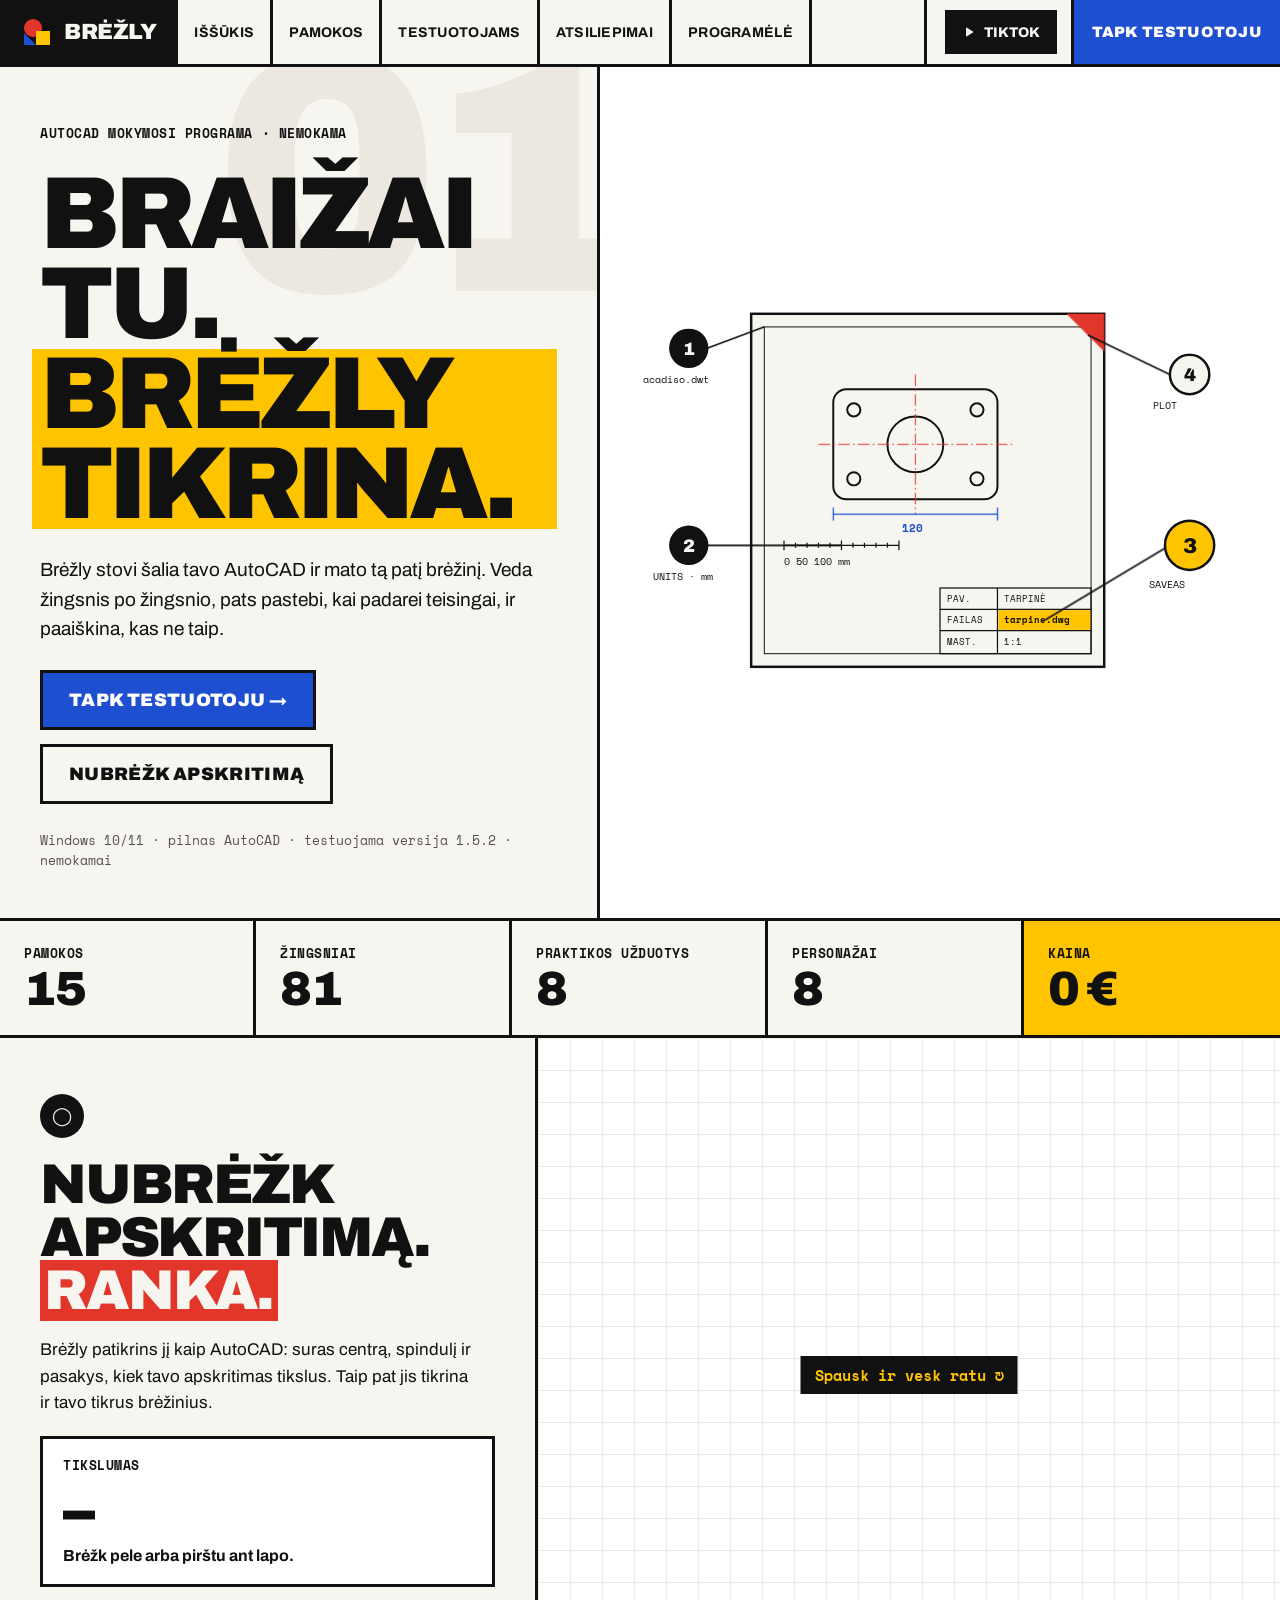
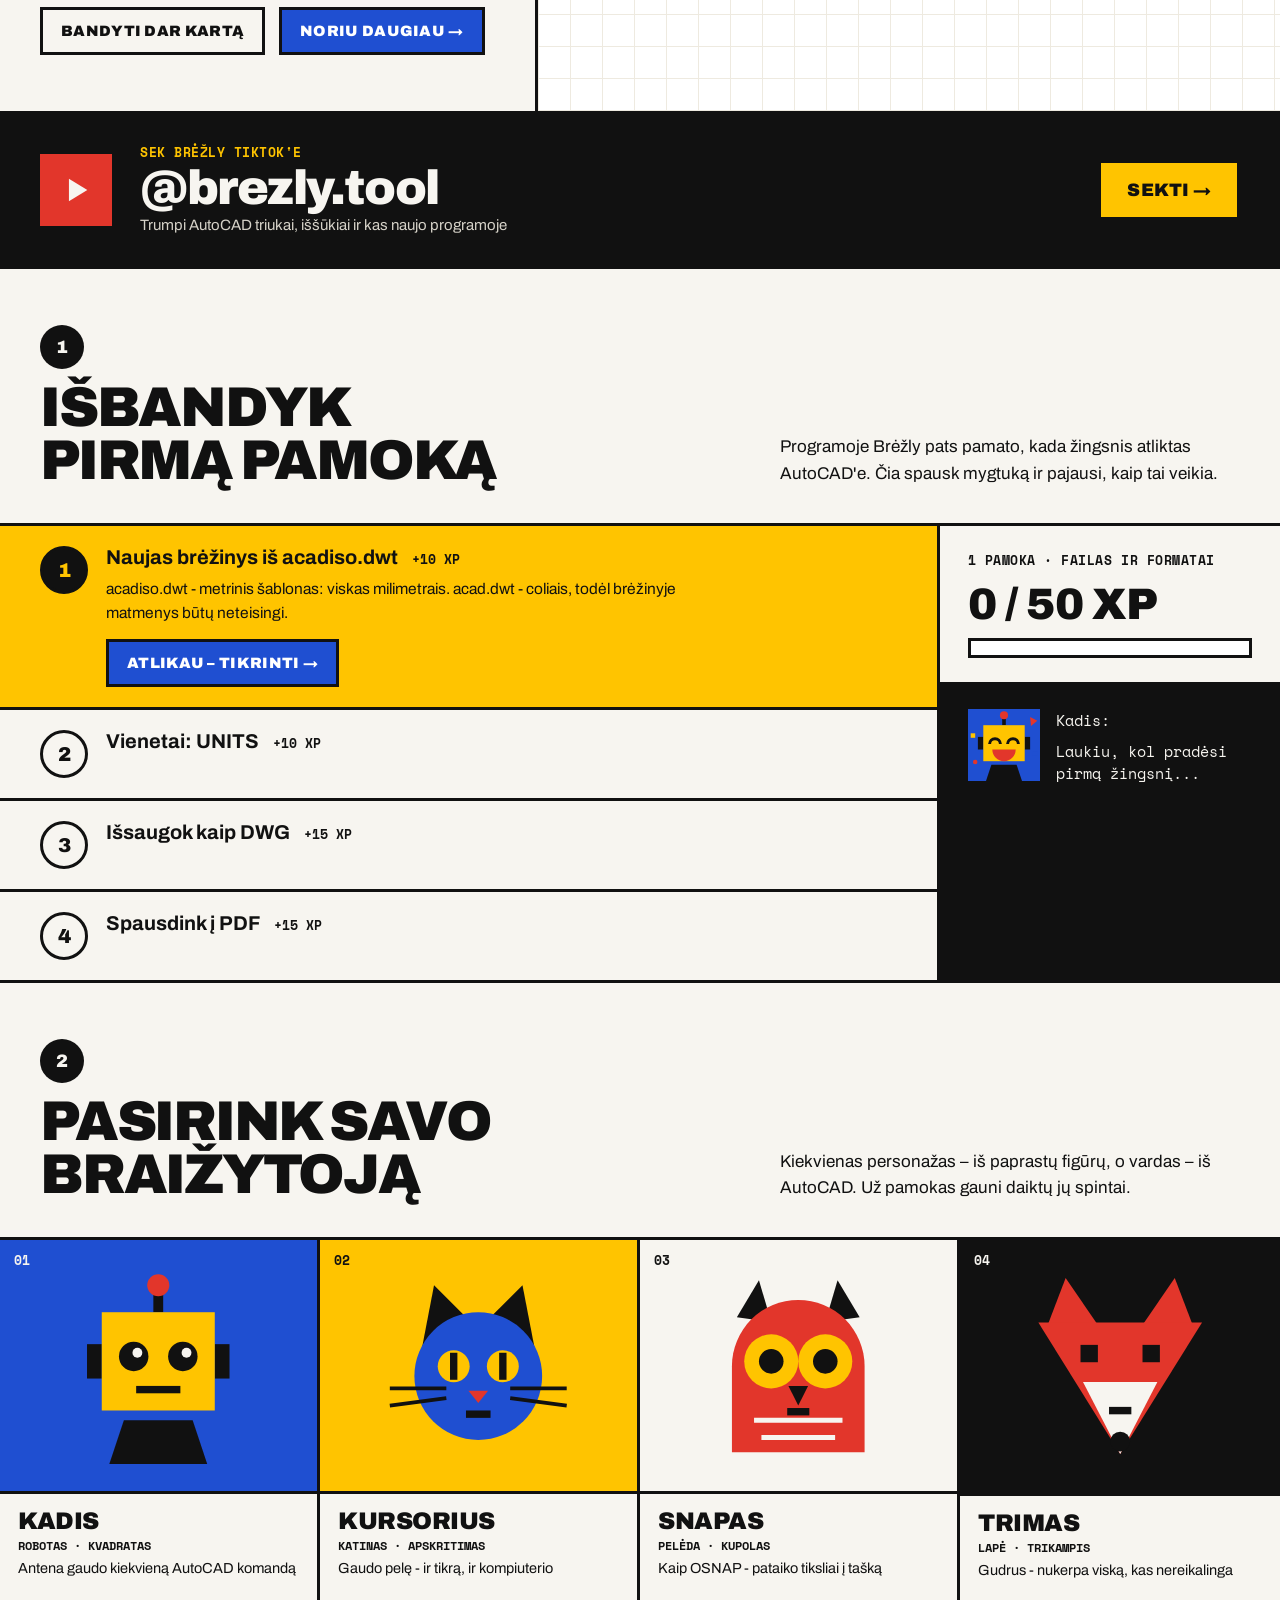
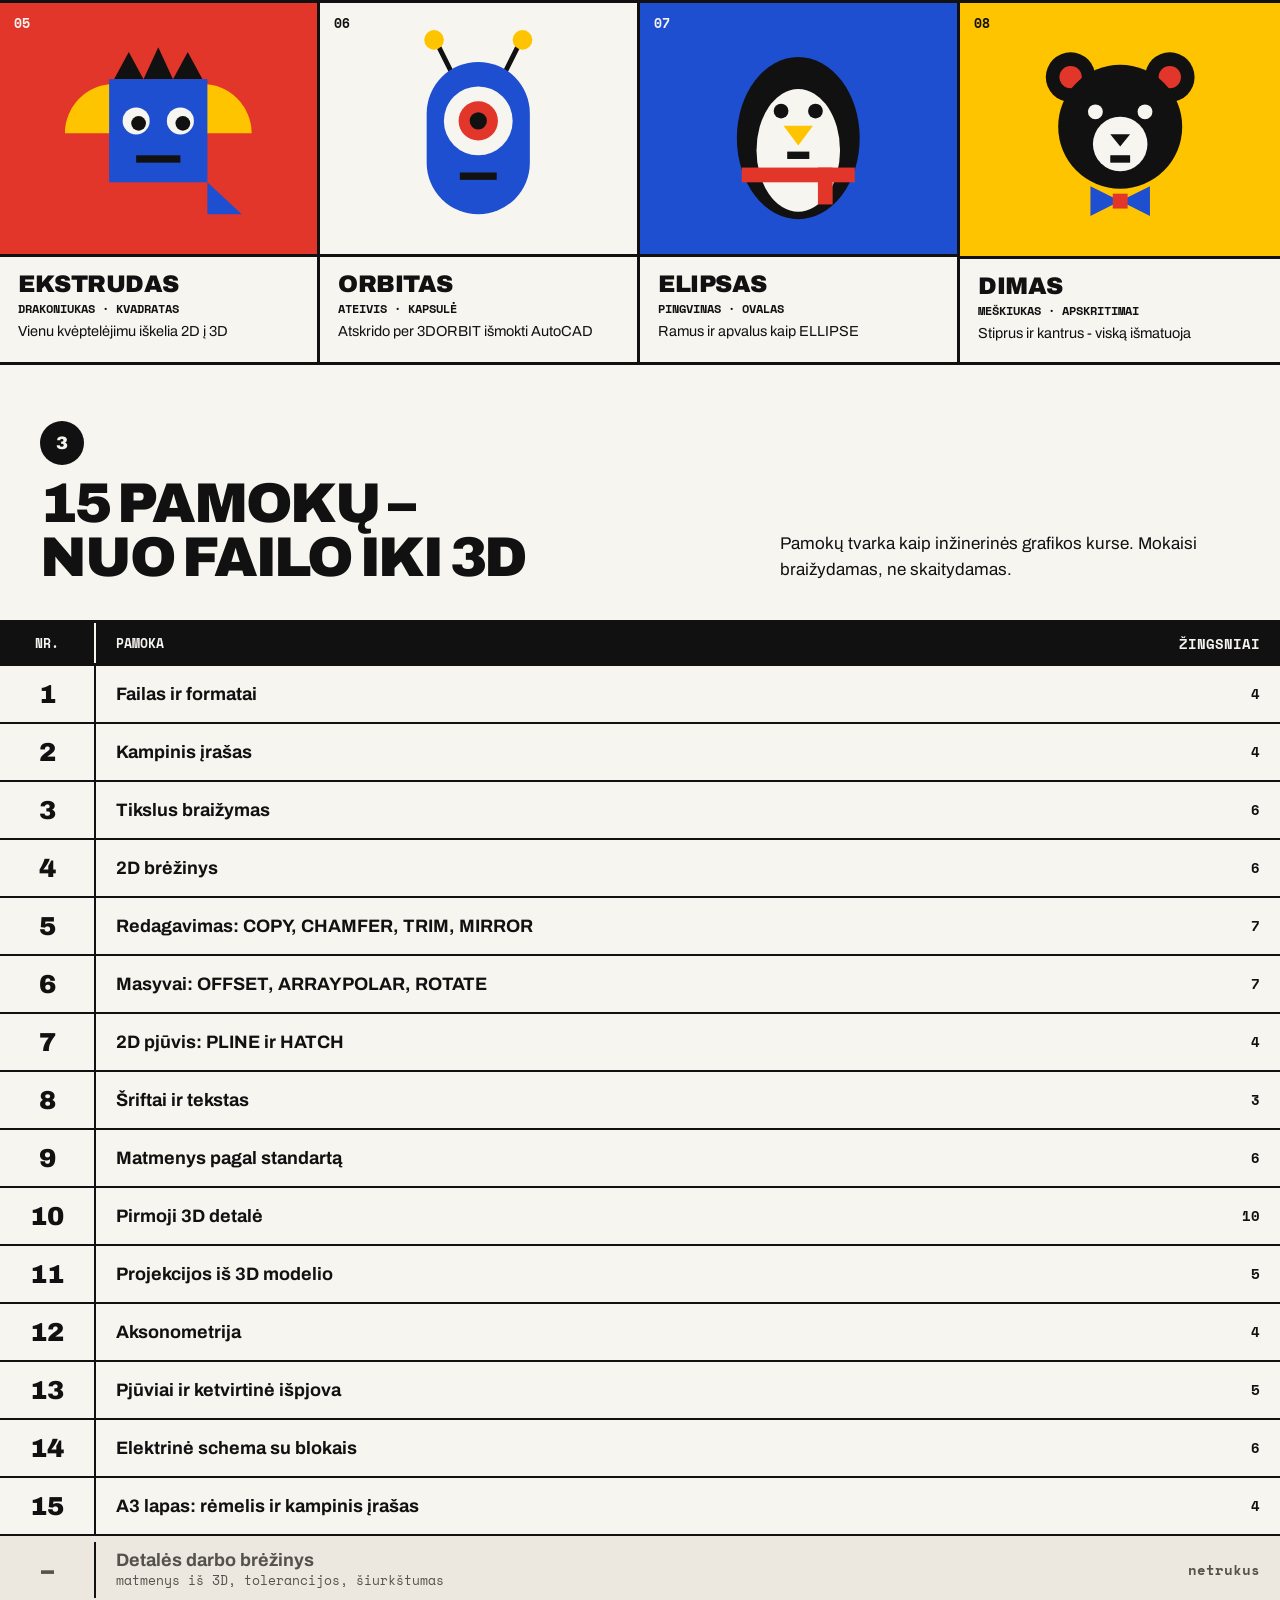
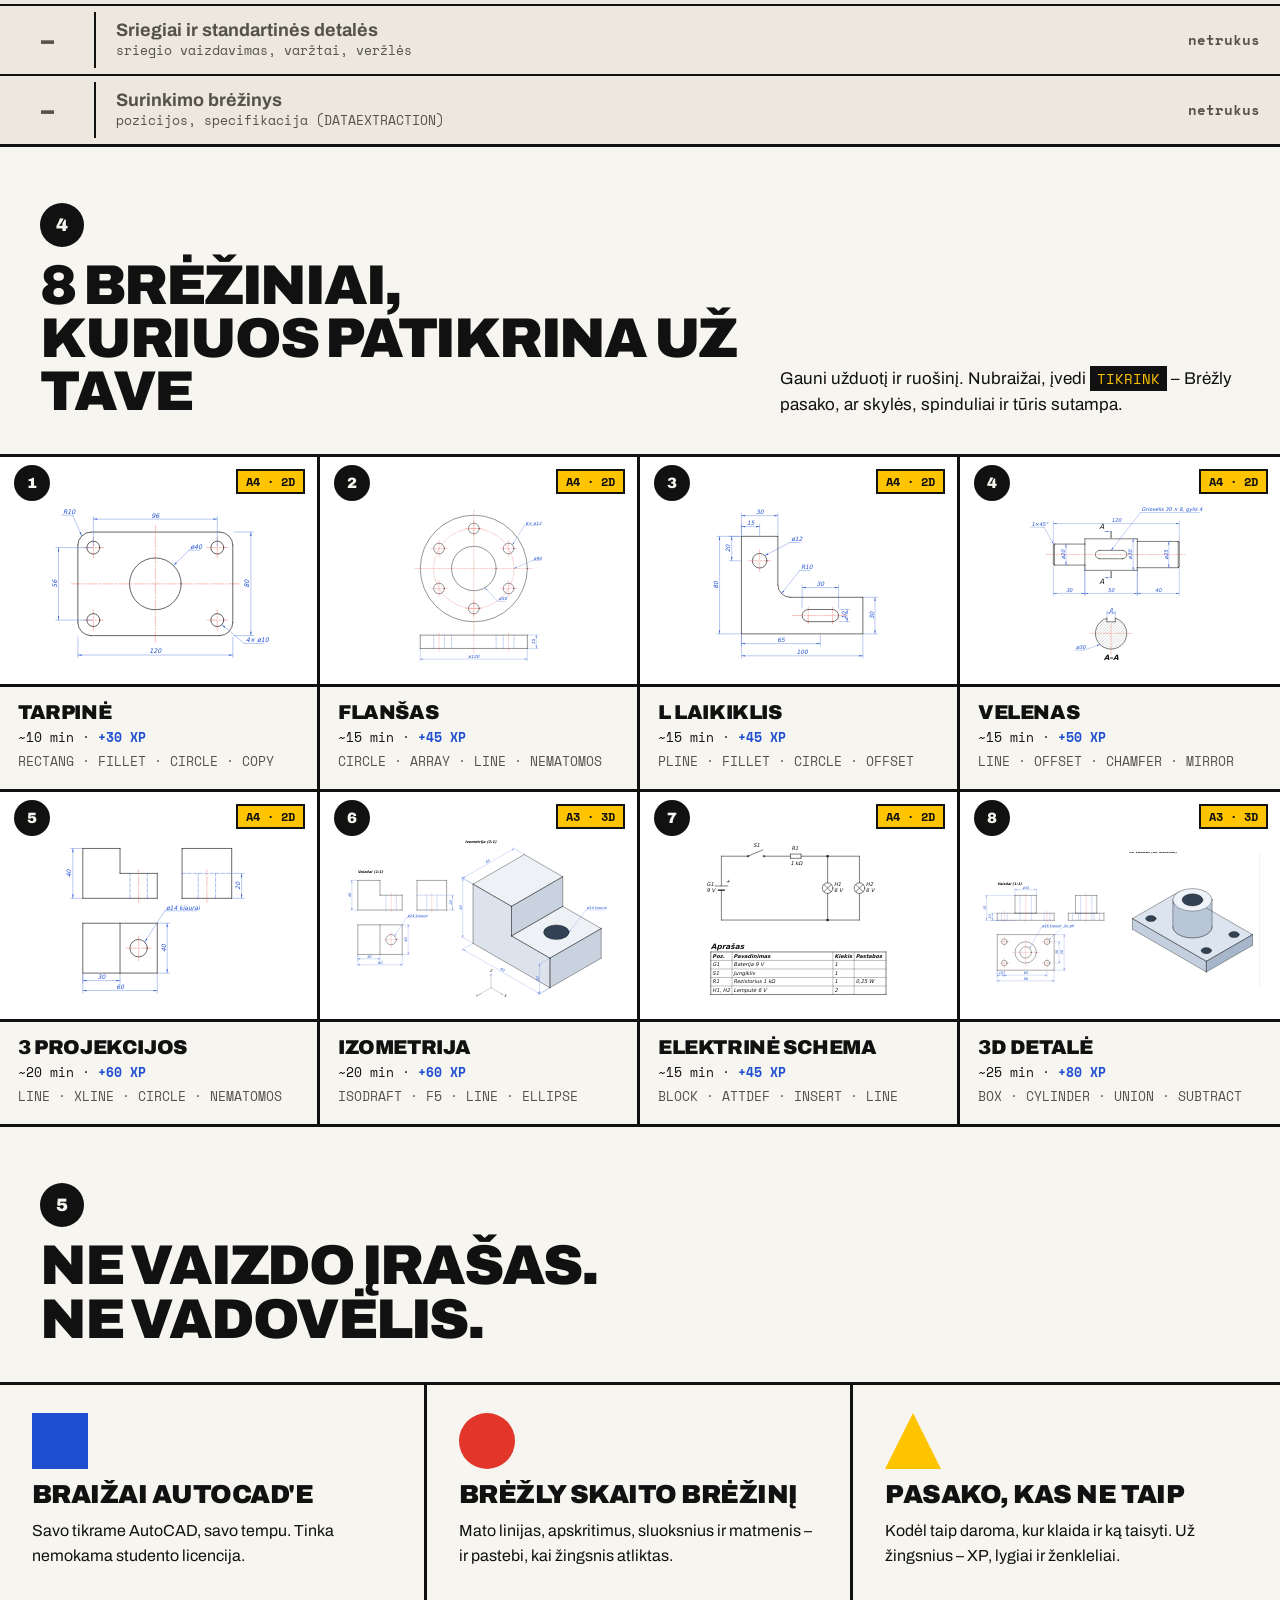
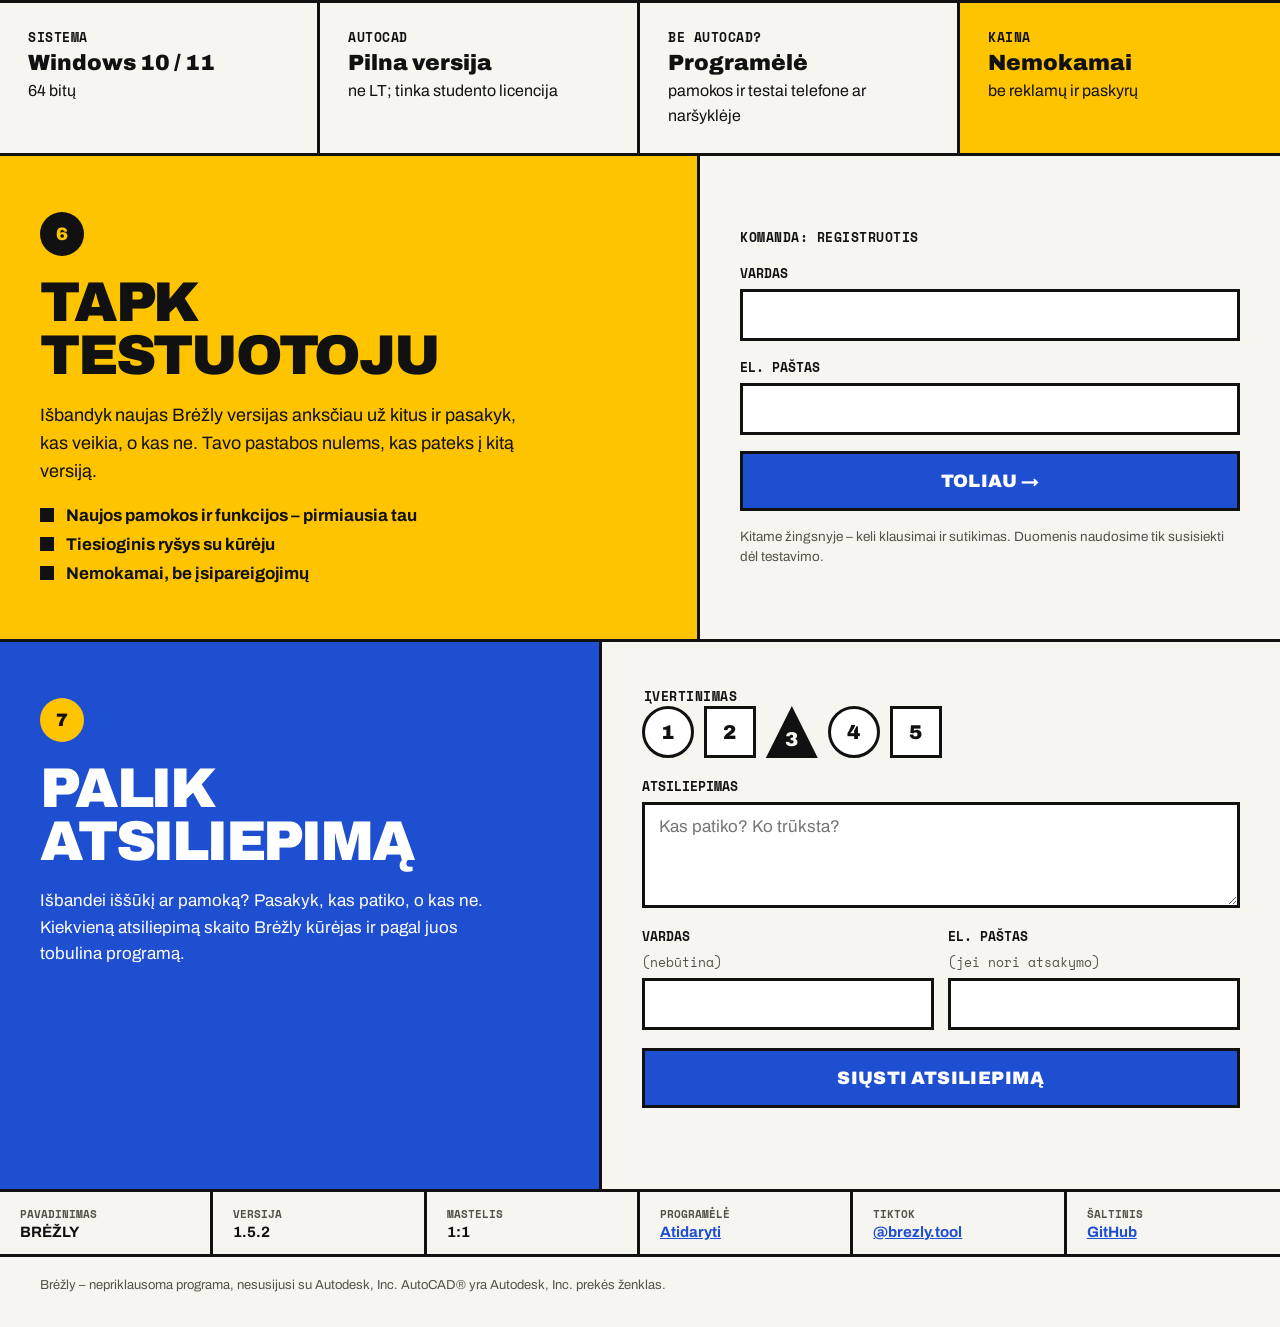
==== commit 454c6220: "Svetainė ir programėlė iš 0b913d7858a20c455572846908f3fbccf9f051d3 0b913d7858a20c455572846908f3fbccf" ====
--- a/index.html
+++ b/index.html
@@ -344,7 +344,7 @@
           <a class="mygt" href="#testuotojai">Tapk testuotoju →</a>
           <a class="mygt baltas" href="#issukis">Nubrėžk apskritimą</a>
         </div>
-        <p class="failo-info">Windows 10/11 · pilnas AutoCAD · testuojama versija 1.5.1 · nemokamai</p>
+        <p class="failo-info">Windows 10/11 · pilnas AutoCAD · testuojama versija 1.5.2 · nemokamai</p>
       </div>
 
       <div class="lapas">
@@ -597,7 +597,7 @@
   <div class="plotis">
     <div class="irasas">
       <div><small>Pavadinimas</small><span>BRĖŽLY</span></div>
-      <div><small>Versija</small><span>1.5.1</span></div>
+      <div><small>Versija</small><span>1.5.2</span></div>
       <div><small>Mastelis</small><span>1:1</span></div>
       <div><small>Programėlė</small><a href="programele/">Atidaryti</a></div>
       <div><small>TikTok</small><a href="https://www.tiktok.com/@brezly.tool" target="_blank" rel="noopener">@brezly.tool</a></div>
